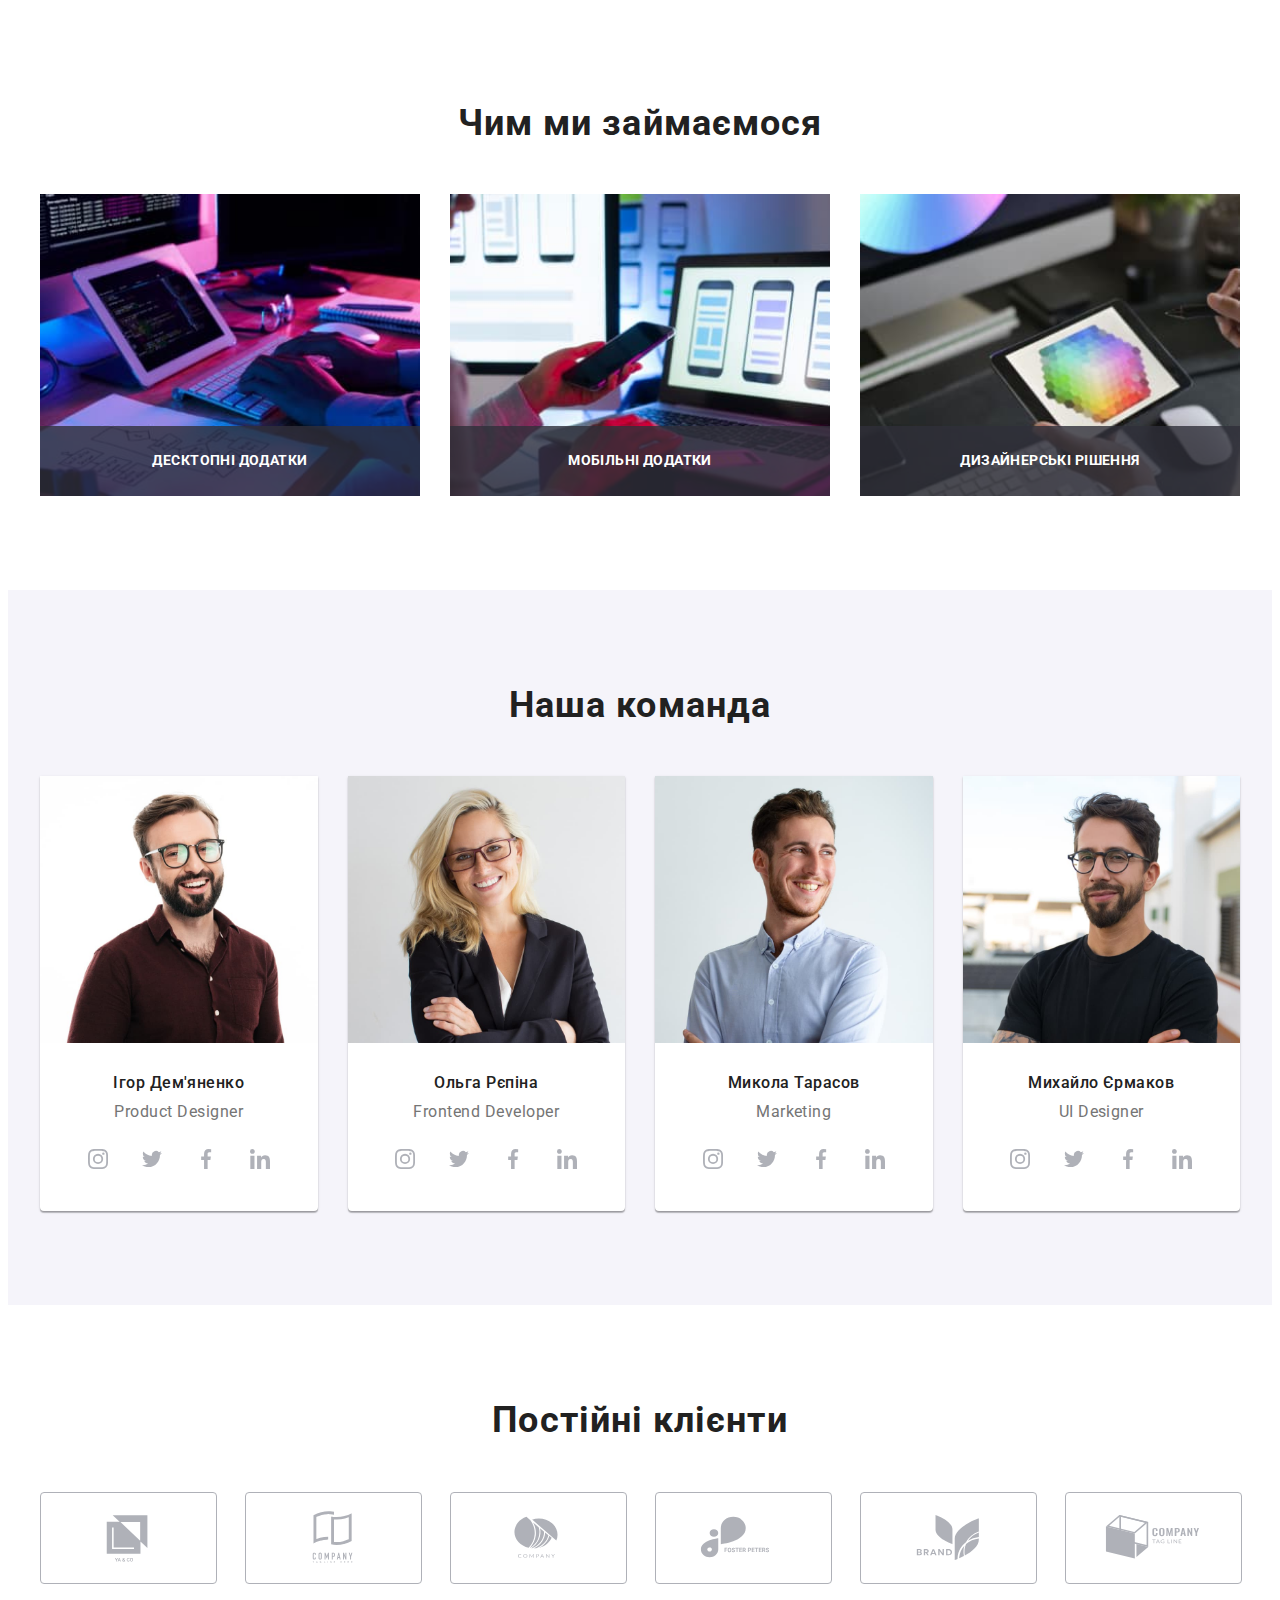
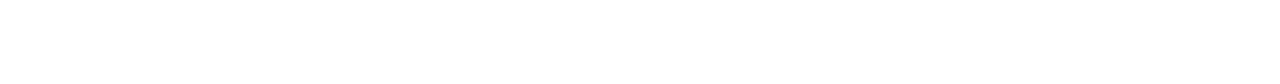
==== index.html @ 0d10452d "fixed examples" ====
<!DOCTYPE html>
<html lang="uk">
  <head>
    <meta charset="UTF-8" />
    <meta http-equiv="X-UA-Compatible" content="IE=edge" />
    <meta name="viewport" content="width=device-width, initial-scale=1.0" />
    <title>Студія</title>
    <link rel="preconnect" href="https://fonts.googleapis.com" />
    <link rel="preconnect" href="https://fonts.gstatic.com" crossorigin />
    <link
      href="https://fonts.googleapis.com/css2?family=Raleway:wght@700&family=Roboto:wght@400;500;700;900&display=swap"
      rel="stylesheet"
    />
    <link
      rel="stylesheet"
      href="https://cdnjs.cloudflare.com/ajax/libs/modern-normalize/1.1.0/modern-normalize.min.css"
      integrity="sha512-wpPYUAdjBVSE4KJnH1VR1HeZfpl1ub8YT/NKx4PuQ5NmX2tKuGu6U/JRp5y+Y8XG2tV+wKQpNHVUX03MfMFn9Q=="
      crossorigin="anonymous"
      referrerpolicy="no-referrer"
    />
    <link rel="stylesheet" href="./css/main.min.css" />
  </head>
  <body>
    <!-- Шапка сторінки -->
    <!-- <header class="header">
      <div class="container header__container">
        <nav class="navigation">
          <a href="./index.html" lang="en" class="logo">
            Web<span class="navigation__logo">Studio</span>
          </a>
          <ul class="menu list navigation__menu">
            <li class="menu__item">
              <a href="./index.html" class="link current">Студія</a>
            </li>
            <li class="menu__item">
              <a href="./portfolio.html" class="link">Портфоліо</a>
            </li>
            <li class="menu__item">
              <a href="#" class="link">Контакти</a>
            </li>
          </ul>
        </nav>
        <ul class="contacts list header__contacts">
          <li class="contacts__item">
            <a href="mailto:info@devstudio.com" class="link">
              <svg class="contacts__icon" width="16" height="12">
                <use href="./images/icons.svg#icon-mail"></use>
              </svg>
              info@devstudio.com</a
            >
          </li>
          <li class="contacts__item">
            <a href="tel:+380961111111" class="link">
              <svg class="contacts__icon" width="10" height="16">
                <use href="./images/icons.svg#icon-smartphone"></use>
              </svg>
              +38 096 111 11 11</a
            >
          </li>
        </ul>
      </div>
    </header> -->
    <main>
      <!-- Герой -->
      <!-- <section class="hero hero-section">
        <div class="container hero-section__container">
          <h1 class="hero-section__title">Ефективні рішення для вашого бізнесу</h1>
          <button type="button" class="btn hero-section__btn" data-modal-open>
            Замовити послугу
          </button>
        </div>
      </section> -->
      <!-- Переваги компанії -->
      <!-- <section class="benefits">
        <div class="container benefits__container">
          <h2 class="visually-hidden">Переваги компанії</h2>
          <ul class="list benefits__list">
            <li class="benefits__item">
              <div class="benefits__box">
                <svg class="benefits__icon" width="70" height="70">
                  <use href="./images/icons.svg#icon-antenna"></use>
                </svg>
              </div>
              <h3 class="benefits__title">Увага до деталей</h3>
              <p class="benefits__text">
                Ідейні міркування, і навіть початок повсякденної роботи з формування позиції.
              </p>
            </li>
            <li class="benefits__item">
              <div class="benefits__box">
                <svg class="benefits__icon" width="70" height="70">
                  <use href="./images/icons.svg#icon-clock"></use>
                </svg>
              </div>
              <h3 class="benefits__title">Пунктуальність</h3>
              <p class="benefits__text">
                Завдання організації, особливо рамки і місце навчання кадрів тягне у себе.
              </p>
            </li>
            <li class="benefits__item">
              <div class="benefits__box">
                <svg class="benefits__icon" width="70" height="70">
                  <use href="./images/icons.svg#icon-diagram"></use>
                </svg>
              </div>
              <h3 class="benefits__title">Планування</h3>
              <p class="benefits__text">
                Так само консультація з широким активом значною мірою зумовлює.
              </p>
            </li>
            <li class="benefits__item">
              <div class="benefits__box">
                <svg class="benefits__icon" width="70" height="70">
                  <use href="./images/icons.svg#icon-astronaut"></use>
                </svg>
              </div>
              <h3 class="benefits__title">Сучасні технології</h3>
              <p class="benefits__text">
                Значимість цих проблем настільки очевидна, що реалізація планових завдань.
              </p>
            </li>
          </ul>
        </div>
      </section> -->
      <!-- Чим ми займаємося -->
      <section class="examples section">
        <div class="examples__container container">
          <h2 class="examples__title title">Чим ми займаємося</h2>
          <ul class="examples-list list">
            <li class="examples-list__item">
              <div class="examples-list__wrap">
                <img
                  class="examples-list__img"
                  src="./images/about-img-1.jpg"
                  alt="Розробник створює код"
                  width="370"
                  height="294"
                />
                <p class="examples-list__text">Десктопні додатки</p>
              </div>
            </li>
            <li class="examples-list__item">
              <div class="examples-list__wrap">
                <img
                  class="examples-list__img"
                  src="./images/about-img-2.jpg"
                  alt="Розробник створює дизайн додатку для мобільних пристроїв"
                  width="370"
                  height="294"
                />
                <p class="examples-list__text">Мобільні додатки</p>
              </div>
            </li>
            <li class="examples-list__item">
              <div class="examples-list__wrap">
                <img
                  class="examples-list__img"
                  src="./images/about-img-3.jpg"
                  alt="Дизайнер підбирає палітру кольорів для проекту"
                  width="370"
                  height="294"
                />
                <p class="examples-list__text">Дизайнерські рішення</p>
              </div>
            </li>
          </ul>
        </div>
      </section>
      <!-- Наша команда -->
      <section class="team section">
        <div class="container team__container">
          <h2 class="title team__title">Наша команда</h2>
          <ul class="list team-list">
            <li class="team-list__item">
              <img
                class="team-list__img"
                src="./images/team-img-1.jpg"
                alt="Усміхнений шатен в окулярах бордовій сорочці"
                width="270"
                height="260"
              />
              <div class="team-wrap">
                <h3 class="team-wrap__title">Ігор Дем'яненко</h3>
                <p class="team-wrap__text" lang="en">Product Designer</p>
                <ul class="list soc-list team-soc">
                  <li class="team-soc__item soc-item">
                    <a
                      href=""
                      target="_blank"
                      rel="noopener noreferrer nofolow"
                      class="link soc-link team-soc__link"
                    >
                      <svg class="team-soc__icon" width="20" height="20">
                        <use href="./images/icons.svg#icon-instagram"></use>
                      </svg>
                    </a>
                  </li>
                  <li class="team-soc__item soc-item">
                    <a
                      href=""
                      target="_blank"
                      rel="noopener noreferrer nofolow"
                      class="link soc-link team-soc__link"
                    >
                      <svg class="team-soc__icon" width="20" height="20">
                        <use href="./images/icons.svg#icon-twitter"></use></svg
                    ></a>
                  </li>
                  <li class="team-soc__item soc-item">
                    <a
                      href=""
                      target="_blank"
                      rel="noopener noreferrer nofolow"
                      class="link soc-link team-soc__link"
                    >
                      <svg class="team-soc__icon" width="20" height="20">
                        <use href="./images/icons.svg#icon-facebook"></use></svg
                    ></a>
                  </li>
                  <li class="team-soc__item soc-item">
                    <a
                      href=""
                      target="_blank"
                      rel="noopener noreferrer nofolow"
                      class="link soc-link team-soc__link"
                    >
                      <svg class="team-soc__icon" width="20" height="20">
                        <use href="./images/icons.svg#icon-linkedin"></use></svg
                    ></a>
                  </li>
                </ul>
              </div>
            </li>
            <li class="team-list__item">
              <img
                class="team-list__img"
                src="./images/team-img-2.jpg"
                alt="Усміхнена блондинка в окулярах та чорному жакеті"
                width="270"
                height="260"
              />
              <div class="team-wrap">
                <h3 class="team-wrap__title">Ольга Рєпіна</h3>
                <p class="team-wrap__text" lang="en">Frontend Developer</p>
                <ul class="list soc-list team-soc">
                  <li class="team-soc__item soc-item">
                    <a
                      href=""
                      target="_blank"
                      rel="noopener noreferrer nofolow"
                      class="link soc-link team-soc__link"
                    >
                      <svg class="team-soc__icon" width="20" height="20">
                        <use href="./images/icons.svg#icon-instagram"></use>
                      </svg>
                    </a>
                  </li>
                  <li class="team-soc__item soc-item">
                    <a
                      href=""
                      target="_blank"
                      rel="noopener noreferrer nofolow"
                      class="link soc-link team-soc__link"
                    >
                      <svg class="team-soc__icon" width="20" height="20">
                        <use href="./images/icons.svg#icon-twitter"></use></svg
                    ></a>
                  </li>
                  <li class="team-soc__item soc-item">
                    <a
                      href=""
                      target="_blank"
                      rel="noopener noreferrer nofolow"
                      class="link soc-link team-soc__link"
                    >
                      <svg class="team-soc__icon" width="20" height="20">
                        <use href="./images/icons.svg#icon-facebook"></use></svg
                    ></a>
                  </li>
                  <li class="team-soc__item soc-item">
                    <a
                      href=""
                      target="_blank"
                      rel="noopener noreferrer nofolow"
                      class="link soc-link team-soc__link"
                    >
                      <svg class="team-soc__icon" width="20" height="20">
                        <use href="./images/icons.svg#icon-linkedin"></use></svg
                    ></a>
                  </li>
                </ul>
              </div>
            </li>
            <li class="team-list__item">
              <img
                class="team-list__img"
                src="./images/team-img-3.jpg"
                alt="Усміхнений шатен в блакитній сорочці"
                width="270"
                height="260"
              />
              <div class="team-wrap">
                <h3 class="team-wrap__title">Микола Тарасов</h3>
                <p class="team-wrap__text" lang="en">Marketing</p>
                <ul class="list soc-list team-soc">
                  <li class="team-soc__item soc-item">
                    <a
                      href=""
                      target="_blank"
                      rel="noopener noreferrer nofolow"
                      class="link soc-link team-soc__link"
                    >
                      <svg class="team-soc__icon" width="20" height="20">
                        <use href="./images/icons.svg#icon-instagram"></use>
                      </svg>
                    </a>
                  </li>
                  <li class="team-soc__item soc-item">
                    <a
                      href=""
                      target="_blank"
                      rel="noopener noreferrer nofolow"
                      class="link soc-link team-soc__link"
                    >
                      <svg class="team-soc__icon" width="20" height="20">
                        <use href="./images/icons.svg#icon-twitter"></use></svg
                    ></a>
                  </li>
                  <li class="team-soc__item soc-item">
                    <a
                      href=""
                      target="_blank"
                      rel="noopener noreferrer nofolow"
                      class="link soc-link team-soc__link"
                    >
                      <svg class="team-soc__icon" width="20" height="20">
                        <use href="./images/icons.svg#icon-facebook"></use></svg
                    ></a>
                  </li>
                  <li class="team-soc__item soc-item">
                    <a
                      href=""
                      target="_blank"
                      rel="noopener noreferrer nofolow"
                      class="link soc-link team-soc__link"
                    >
                      <svg class="team-soc__icon" width="20" height="20">
                        <use href="./images/icons.svg#icon-linkedin"></use></svg
                    ></a>
                  </li>
                </ul>
              </div>
            </li>
            <li class="team-list__item">
              <img
                class="team-list__img"
                src="./images/team-img-4.jpg"
                alt="Усміхнений брюнет в окулярах та чорній футболці"
                width="270"
                height="260"
              />
              <div class="team-wrap">
                <h3 class="team-wrap__title">Михайло Єрмаков</h3>
                <p class="team-wrap__text" lang="en">UI Designer</p>
                <ul class="list soc-list team-soc">
                  <li class="team-soc__item soc-item">
                    <a
                      href=""
                      target="_blank"
                      rel="noopener noreferrer nofolow"
                      class="link soc-link team-soc__link"
                    >
                      <svg class="team-soc__icon" width="20" height="20">
                        <use href="./images/icons.svg#icon-instagram"></use>
                      </svg>
                    </a>
                  </li>
                  <li class="team-soc__item soc-item">
                    <a
                      href=""
                      target="_blank"
                      rel="noopener noreferrer nofolow"
                      class="link soc-link team-soc__link"
                    >
                      <svg class="team-soc__icon" width="20" height="20">
                        <use href="./images/icons.svg#icon-twitter"></use></svg
                    ></a>
                  </li>
                  <li class="team-soc__item soc-item">
                    <a
                      href=""
                      target="_blank"
                      rel="noopener noreferrer nofolow"
                      class="link soc-link team-soc__link"
                    >
                      <svg class="team-soc__icon" width="20" height="20">
                        <use href="./images/icons.svg#icon-facebook"></use></svg
                    ></a>
                  </li>
                  <li class="team-soc__item soc-item">
                    <a
                      href=""
                      target="_blank"
                      rel="noopener noreferrer nofolow"
                      class="link soc-link team-soc__link"
                    >
                      <svg class="team-soc__icon" width="20" height="20">
                        <use href="./images/icons.svg#icon-linkedin"></use></svg
                    ></a>
                  </li>
                </ul>
              </div>
            </li>
          </ul>
        </div>
      </section>
      <!-- Постійні клієнти -->
      <section class="section client">
        <div class="container client__container">
          <h2 class="title client__title">Постійні клієнти</h2>
          <ul class="client-list list">
            <li class="client-list__item">
              <a href="" class="link client-list__link">
                <svg class="client-list__icon" width="106" height="60">
                  <use href="./images/icons.svg#icon-ya-co"></use>
                </svg>
              </a>
            </li>
            <li class="client-list__item">
              <a href="" class="link client-list__link">
                <svg class="client-list__icon" width="106" height="60">
                  <use href="./images/icons.svg#icon-company-taglinehere"></use>
                </svg>
              </a>
            </li>
            <li class="client-list__item">
              <a href="" class="link client-list__link">
                <svg class="client-list__icon" width="106" height="60">
                  <use href="./images/icons.svg#icon-company"></use>
                </svg>
              </a>
            </li>
            <li class="client-list__item">
              <a href="" class="link client-list__link">
                <svg class="client-list__icon" width="106" height="60">
                  <use href="./images/icons.svg#icon-foster"></use>
                </svg>
              </a>
            </li>
            <li class="client-list__item">
              <a href="" class="link client-list__link">
                <svg class="client-list__icon" width="106" height="60">
                  <use href="./images/icons.svg#icon-brand"></use>
                </svg>
              </a>
            </li>
            <li class="client-list__item">
              <a href="" class="link client-list__link">
                <svg class="client-list__icon" width="106" height="60">
                  <use href="./images/icons.svg#icon-company-tagline"></use>
                </svg>
              </a>
            </li>
          </ul>
        </div>
      </section>
    </main>
    <!-- Підвал сторінки -->
    <!-- <footer class="footer">
      <div class="container footer__container">
        <div class="footer-wrap">
          <a href="./index.html" lang="en" class="logo">
            Web<span class="footer-wrap__logo">Studio</span>
          </a>
          <address class="address footer-wrap__address">
            <ul class="footer-list list">
              <li class="footer-list__item">
                <a
                  class="link address-link footer-list__link"
                  href="https://goo.gl/maps/MVAdU7KqTYujUdC46"
                  target="_blank"
                  rel="noopener noreferrer nofolow"
                  >м. Київ, пр-т Лесі Українки, 26</a
                >
              </li>
              <li class="footer-list__item">
                <a class="link footer-list__link" href="mailto:info@devstudio.com"
                  >info@devstudio.com</a
                >
              </li>
              <li class="footer-list__item">
                <a class="link footer-list__link" href="tel:+380961111111">+38 096 111 1111</a>
              </li>
            </ul>
          </address>
        </div>
        <div class="social footer__social">
          <p class="text social__text">Приєднуйтесь</p>
          <ul class="list soc-list social-list">
            <li class="soc-item social-list__item">
              <a
                href=""
                target="_blank"
                rel="noopener noreferrer nofolow"
                class="link soc-link social-list__link"
              >
                <svg class="social-list__icon" width="20" height="20">
                  <use href="./images/icons.svg#icon-instagram"></use></svg
              ></a>
            </li>
            <li class="soc-item social-list__item">
              <a
                href=""
                target="_blank"
                rel="noopener noreferrer nofolow"
                class="link soc-link social-list__link"
              >
                <svg class="social-list__icon" width="20" height="20">
                  <use href="./images/icons.svg#icon-twitter"></use></svg
              ></a>
            </li>
            <li class="soc-item social-list__item">
              <a
                href=""
                target="_blank"
                rel="noopener noreferrer nofolow"
                class="link soc-link social-list__link"
              >
                <svg class="social-list__icon" width="20" height="20">
                  <use href="./images/icons.svg#icon-facebook"></use></svg
              ></a>
            </li>
            <li class="soc-item social-list__item">
              <a
                href=""
                target="_blank"
                rel="noopener noreferrer nofolow"
                class="link soc-link social-list__link"
              >
                <svg class="social-list__icon" width="20" height="20">
                  <use href="./images/icons.svg#icon-linkedin"></use></svg
              ></a>
            </li>
          </ul>
        </div>
        <div class="submit footer__submit">
          <p class="text submit__text">Підпишіться на розсилку</p>
          <form class="submit-search">
            <input
              type="email"
              name="footer-email"
              class="submit-search__input"
              placeholder="E-mail"
            />
            <button type="submit" class="submit-search__btn btn">
              Підписатися
              <svg class="submit-search__icon" width="24" height="24">
                <use href="./images/icons.svg#icon-submit"></use>
              </svg>
            </button>
          </form>
        </div>
      </div>
    </footer> -->
    <!-- Модальне вікно -->
    <div class="backdrop is-hidden" data-modal>
      <div class="modal">
        <button type="button" class="btn-close" data-modal-close>
          <svg class="btn-close-icon" width="18" height="18">
            <use href="./images/icons.svg#icon-close"></use>
          </svg>
        </button>
        <p class="modal-title">Залиште свої дані, ми вам передзвонимо</p>
        <form class="modal-form">
          <div class="input-box">
            <label for="user-person" class="input-label">Ім'я</label>
            <div class="input-wrap">
              <input
                type="text"
                name="user-person"
                class="modal-input"
                minlength="3"
                maxlength="20"
                id="user-person"
                required
              />
              <svg class="modal-input-icon" width="18" height="18">
                <use href="./images/icons.svg#icon-person"></use>
              </svg>
            </div>
          </div>
          <div class="input-box">
            <label for="user-phone" class="input-label">Телефон</label>
            <div class="input-wrap">
              <input
                type="tel"
                name="user-phone"
                class="modal-input"
                minlength="5"
                maxlength="20"
                id="user-phone"
                required
              />
              <svg class="modal-input-icon" width="18" height="18">
                <use href="./images/icons.svg#icon-phone"></use>
              </svg>
            </div>
          </div>
          <div class="input-box">
            <label for="user-email" class="input-label">Пошта</label>
            <div class="input-wrap">
              <input
                type="email"
                name="user-email"
                class="modal-input"
                minlength="5"
                maxlength="20"
                id="user-email"
                required
              />
              <svg class="modal-input-icon" width="18" height="18">
                <use href="./images/icons.svg#icon-email"></use>
              </svg>
            </div>
          </div>
          <div class="input-box">
            <label for="user-comment" class="input-label">Коментар</label>
            <textarea
              name="user-comment"
              id="user-comment"
              class="comment-text"
              placeholder="Введіть текст"
            ></textarea>
          </div>
          <div class="input-box-privacy">
            <input
              type="checkbox"
              name="privacy"
              id="privacy"
              class="check-input visually-hidden"
            />
            <label for="privacy" class="check-text">
              <span>
                <svg class="check-icon" width="16" height="15">
                  <use href="./images/icons.svg#icon-check"></use>
                </svg>
              </span>
              Погоджуюся з розсилкою та приймаю
              <a href="#" class="check-link link">Умови договору</a>
            </label>
          </div>
          <button type="submit" class="btn-send btn">Відправити</button>
        </form>
      </div>
    </div>
    <script src="./js/modal.js"></script>
  </body>
</html>
---- css/main.min.css ----
:root{--primary-text-color: #212121;--secondary-text-color: #757575;--accent-color: #2196f3;--primary-white-color: #ffffff;--secondary-bg-color: #2f303a;--opacity-white-color: rgba(255, 255, 255, 0.6);--only-black: #000000;--rare-bg-color: #f5f4fa;--secondary-blue-color: #188ce8;--secondary-border-color: #eeeeee;--primary-btn-color: #f5f4fa;--icon-color: #afb1b8;--transition-hover-bg: background-color 250ms cubic-bezier(0.4, 0, 0.2, 1);--transition-hover-color: color 250ms cubic-bezier(0.4, 0, 0.2, 1);--transition-hover-shadow: box-shadow 250ms cubic-bezier(0.4, 0, 0.2, 1);--transition-hover-transform: transform 250ms cubic-bezier(0.4, 0, 0.2, 1);--transition-hover-border: border-color 250ms cubic-bezier(0.4, 0, 0.2, 1);--transition-hover-fill: fill 250ms cubic-bezier(0.4, 0, 0.2, 1)}p,h1,h2,h3,h4,h5,h6{margin:0}ul,ol{list-style:none;margin:0;padding:0}button{cursor:pointer}address{font-style:normal}img{display:block;max-width:100%;height:auto;width:100%}body{font-family:"Roboto",sans-serif;font-size:14px;color:var(--primary-text-color);background-color:var(--primary-white-color)}.section{padding-top:60px;padding-bottom:60px}@media screen and (min-width: 1200px){.section{padding-top:94px;padding-bottom:94px}}.list{list-style:none}.link{text-decoration:none}.visually-hidden{position:absolute;white-space:nowrap;width:1px;height:1px;overflow:hidden;border:0;padding:0;clip:rect(0 0 0 0);-webkit-clip-path:inset(50%);clip-path:inset(50%);margin:-1px}.container{width:100%;padding:0px 15px;margin:0 auto}@media screen and (min-width: 480px){.container{max-width:480px}}@media screen and (min-width: 768px){.container{max-width:768px}}@media screen and (min-width: 1200px){.container{max-width:1200px}}.title{font-size:36px;line-height:1.17;letter-spacing:.03em;text-align:center;margin-bottom:50px}.modal{width:528px;min-height:581px;position:absolute;top:50%;left:50%;padding:40px;background-color:var(--primary-white-color);box-shadow:0px 1px 3px rgba(0,0,0,.12),0px 1px 1px rgba(0,0,0,.14),0px 2px 1px rgba(0,0,0,.2);border-radius:4px;transform:translate(-50%, -50%) rotate(0) scale(1);transition:transform 1000ms ease-in-out,border-radius 1000ms ease-in-out}.backdrop.is-hidden .modal{transform:translate(-50%, -50%) rotate(-360deg) scale(0);border-radius:50%}.modal-title{font-weight:700;font-size:20px;line-height:1.15;letter-spacing:.03em;text-align:center;margin-bottom:12px}.modal-input{width:100%;height:40px;font-size:13px;padding-left:42px;outline:rgba(0,0,0,0);color:var(--secondary-text-color);border:1px solid rgba(33,33,33,.2);border-radius:4px;transition:var(--transition-hover-border)}.modal-input:focus{border-color:var(--accent-color)}.btn-close{width:30px;height:30px;position:absolute;top:8px;right:8px;display:flex;align-items:center;justify-content:center;color:var(--only-black);background-color:rgba(0,0,0,0);border-radius:50%;border:1px solid rgba(0,0,0,.1);transition:var(--transition-hover-color)}.btn-close-icon{fill:currentColor}.btn-close:hover .btn-close-icon{color:var(--accent-color)}.input-box{margin-bottom:10px}.input-label{display:block;margin-bottom:4px;font-size:12px;color:var(--secondary-text-color)}.input-wrap{position:relative}.comment-text{width:100%;height:120px;padding:12px 16px;font-size:13px;color:var(--secondary-text-color);border:1px solid rgba(33,33,33,.2);border-radius:4px;outline:rgba(0,0,0,0);resize:none;transition:var(--transition-hover-border)}.comment-text:focus{border-color:var(--accent-color)}.comment-text::-moz-placeholder{font-size:12px;color:rgba(117,117,117,.5)}.comment-text:-ms-input-placeholder{font-size:12px;color:rgba(117,117,117,.5)}.comment-text::placeholder{font-size:12px;color:rgba(117,117,117,.5)}.modal-input-icon{position:absolute;left:12px;top:50%;transform:translateY(-50%);transition:var(--transition-hover-fill)}.modal-input:focus+.modal-input-icon{fill:var(--accent-color)}.btn-send{padding:10px 52px;box-shadow:0px 4px 4px rgba(0,0,0,.15)}.logo{font-family:"Raleway",sans-serif;font-size:26px;line-height:1.19;letter-spacing:.03em;text-decoration:none;display:inline-block;color:var(--accent-color)}.navigation__logo{color:var(--only-black)}.footer-wrap__logo{color:var(--primary-white-color)}.backdrop{width:100%;height:100%;background-color:rgba(0,0,0,.2);position:fixed;top:0;transition:opacity 1000ms ease-in-out,visibility 1000ms ease-in-out}.backdrop.is-hidden{opacity:0;visibility:hidden;pointer-events:none}.btn{display:block;margin:0 auto;font-family:inherit;font-weight:700;font-size:16px;line-height:1.88;letter-spacing:.06em;border-color:rgba(0,0,0,0);border-radius:4px;border:none;color:var(--primary-white-color);background-color:var(--accent-color);transition:var(--transition-hover-bg)}.btn:hover,.btn:focus{background:var(--secondary-blue-color)}.input-box-privacy{margin-top:10px;margin-bottom:30px;display:flex;justify-content:center}.check-text{color:var(--secondary-text-color);display:flex;align-items:center}.check-text span{width:16px;height:15px;border:2px solid var(--primary-text-color);border-radius:3px;margin-right:8px;display:flex;align-items:center;justify-content:center;fill:rgba(0,0,0,0);transition:var(--transition-hover-bg),var(--transition-hover-border),var(--transition-hover-fill)}.check-input:checked+.check-text span{background-color:var(--accent-color);border-color:rgba(0,0,0,0);fill:var(--primary-white-color)}.check-input:focus+.check-text span{border-color:var(--accent-color)}.check-link{position:relative;color:var(--accent-color);margin-left:4px}.check-link::after{position:absolute;bottom:0px;content:"";display:block;width:100%;height:1px;background-color:var(--accent-color)}.soc-list{display:flex;justify-content:center;gap:10px}.soc-item{width:44px;height:44px}.soc-link{display:flex;align-items:center;justify-content:center;width:100%;height:100%;border-radius:50%}.header{border-bottom:1px solid #ececec}.header__container{display:flex;align-items:center}.navigation{display:flex;align-items:center}.navigation__menu{display:flex;gap:50px;margin-left:93px}.navigation__menu .link{font-weight:500;line-height:1.14;letter-spacing:.02em;color:var(--primary-text-color);display:block;padding:32px 0px;transition:var(--transition-hover-color)}.navigation__menu .link:hover,.navigation__menu .link:focus,.navigation__menu .link:active{color:var(--accent-color)}.navigation__menu .link.current{color:var(--accent-color);position:relative}.current::after{position:absolute;bottom:-1px;content:"";display:block;width:100%;height:4px;background-color:var(--accent-color);border-radius:2px}.header__contacts{display:flex;gap:50px;margin-left:auto;align-items:center}.header__contacts .link{font-weight:500;line-height:1.14;letter-spacing:.02em;color:var(--secondary-text-color);display:flex;align-items:center;transition:var(--transition-hover-color)}.header__contacts .link:hover,.header__contacts .link:focus{color:var(--accent-color)}.contacts__icon{fill:currentColor;margin-right:10px}.hero-section{text-align:center;padding-left:auto;padding-right:auto;padding-top:200px;padding-bottom:200px;background-color:var(--secondary-bg-color);max-width:1600px;height:600px;margin-left:auto;margin-right:auto;background-image:linear-gradient(rgba(47, 48, 58, 0.4), rgba(47, 48, 58, 0.4)),url(../images/background-hero.jpg);background-repeat:no-repeat;background-position:center;background-size:cover}.hero-section__container{align-items:center}.hero-section__title{font-weight:900;font-size:44px;line-height:1.36;letter-spacing:.06em;text-transform:uppercase;display:inline-block;margin-bottom:30px;max-width:696px;color:var(--primary-white-color)}.hero-section__btn{padding:10px 32px}.benefits{padding-top:94px}.benefits__container{display:flex}.benefits__list{display:flex;gap:30px}.benefits__item{flex-basis:calc((100% - 90px)/4)}.benefits__title{font-size:14px;line-height:1.14;letter-spacing:.03em;text-transform:uppercase;margin-bottom:10px}.benefits__text{line-height:1.71;letter-spacing:.03em;color:var(--secondary-text-color)}.benefits__box{display:flex;justify-content:center;align-items:center;width:270px;height:120px;margin-bottom:30px;background-color:var(--rare-bg-color)}@media screen and (max-width: 1199px){.examples{display:none}}.examples-list{display:flex;gap:30px}.examples-list__item{flex-basis:calc((100% - 60px)/3)}.examples-list__wrap{position:relative}.examples-list__text{font-weight:700;line-height:1.14;letter-spacing:.03em;text-transform:uppercase;color:var(--primary-white-color);display:flex;align-items:center;justify-content:center;padding-top:27px;padding-bottom:27px;position:absolute;bottom:0;width:100%;background-color:rgba(47,48,58,.8)}.team{background-color:var(--rare-bg-color)}.team-list{display:flex;flex-wrap:wrap;gap:30px}.team-list__item{width:100%;box-shadow:0px 1px 3px rgba(0,0,0,.12),0px 1px 1px rgba(0,0,0,.14),0px 2px 1px rgba(0,0,0,.2);border-radius:0px 0px 4px 4px;background-color:var(--primary-white-color)}@media screen and (min-width: 768px){.team-list__item{flex-basis:calc((100% - 30px)/2)}}@media screen and (min-width: 1200px){.team-list__item{flex-basis:calc((100% - 90px)/4)}}.team-wrap{align-items:center;padding-top:30px;padding-bottom:30px}.team-wrap__title{margin-bottom:10px;font-weight:500;font-size:16px;line-height:1.19;letter-spacing:.03em;text-align:center}.team-wrap__text{color:var(--secondary-text-color);margin-bottom:16px;font-size:16px;line-height:1.19;letter-spacing:.03em;text-align:center}.team-soc__link{color:var(--icon-color);transition:var(--transition-hover-color),var(--transition-hover-bg)}.team-soc__link:hover,.team-soc__link:focus{color:var(--primary-white-color);background-color:var(--accent-color);outline:none}.team-soc__icon{fill:currentColor}.client-list{display:flex;flex-wrap:wrap;gap:30px}.client-list__item{height:90px;flex-basis:calc((100% - 30px)/2)}@media screen and (min-width: 768px){.client-list__item{flex-basis:calc((100% - 60px)/3)}}@media screen and (min-width: 1200px){.client-list__item{flex-basis:calc((100% - 150px)/6)}}.client-list__link{display:flex;align-items:center;justify-content:center;width:100%;height:100%;border:1px solid #afb1b8;border-radius:4px;color:var(--icon-color);transition:var(--transition-hover-border)}.client-list__link:hover,.client-list__link:focus{border-color:var(--accent-color);outline:none}.client-list__icon{fill:currentColor;transition:var(--transition-hover-fill)}.client-list__link:hover .client-list__icon,.client-list__link:focus .client-list__icon{fill:var(--accent-color)}.footer{padding-top:60px;padding-bottom:60px;background-color:var(--secondary-bg-color)}.footer__container{display:flex;align-items:baseline}.footer-wrap__address{margin-top:20px}.footer-list__item:not(:last-child){margin-bottom:9px}.footer-list__item>.link{font-style:normal;font-weight:400;line-height:1.71;letter-spacing:.03em;display:block;color:var(--opacity-white-color);transition:var(--transition-hover-color)}.footer-list__item>.link:hover,.footer-list__item>.link:focus{color:var(--accent-color)}.footer-list__item>.address-link{color:var(--primary-white-color)}.footer__social{margin-left:70px}.text{font-weight:700;line-height:1.14;letter-spacing:.03em;text-transform:uppercase;color:var(--primary-white-color);margin-bottom:20px}.social-list__link{color:var(--primary-white-color);background-color:rgba(255,255,255,.1);transition:var(--transition-hover-bg)}.social-list__link:hover,.social-list__link:focus{background-color:var(--accent-color);outline:none}.social-list__icon{fill:currentColor}.footer__submit{margin-left:93px}.submit-search{display:flex;align-items:center}.submit-search__input{width:358px;height:50px;margin-right:12px;padding-left:16px;font-size:16px;line-height:1.25;letter-spacing:.03em;color:rgba(255,255,255,.6);background-color:rgba(0,0,0,0);border:1px solid rgba(255,255,255,.3);filter:drop-shadow(0px 4px 4px rgba(0, 0, 0, 0.15));border-radius:4px}.submit-search__btn{display:flex;justify-content:center;align-items:center;gap:10px;width:200px;height:50px;box-shadow:0px 4px 4px rgba(0,0,0,.15)}.submit-search__icon{fill:var(--primary-white-color)}.btn-list{display:flex;gap:8px;margin:0 auto;margin-bottom:50px;justify-content:center}.portfolio-btn{font-family:inherit;font-weight:500;font-size:16px;line-height:1.62;letter-spacing:.03em;text-align:center;background-color:var(--primary-btn-color);border-color:rgba(0,0,0,0);border-radius:4px;border:none;display:inline-block;padding:6px 22px;min-width:73px;transition:var(--transition-hover-color),var(--transition-hover-bg),var(--transition-hover-shadow)}.portfolio-btn:hover,.portfolio-btn:focus{color:var(--primary-white-color);background-color:var(--accent-color);box-shadow:0px 3px 1px rgba(0,0,0,.1),0px 1px 2px rgba(0,0,0,.08),0px 2px 2px rgba(0,0,0,.12)}.project-list{display:flex;flex-wrap:wrap;gap:30px}.project-img-wrap{position:relative;overflow:hidden}.project-up-text{font-size:18px;line-height:1.56;letter-spacing:.03em;color:var(--primary-white-color);position:absolute;top:0;padding:63px 24px;height:100%;transform:translateY(100%);transition:var(--transition-hover-transform);overflow:auto;background-color:rgba(33,150,243,.9)}.project-item:hover .project-up-text{transform:translateY(0)}.project-wrap{padding:20px 24px;border:1px solid #eee;border-top:none}.project-title{font-size:18px;line-height:2;letter-spacing:.06em;margin-bottom:4px;color:var(--primary-text-color)}.project-el{font-size:16px;line-height:1.88;letter-spacing:.03em;color:var(--secondary-text-color)}.project-item{width:calc((100% - 60px)/3)}.project-item>.link{display:block}.project-item>.link:hover,.project-item>.link:focus{box-shadow:0px 1px 1px rgba(0,0,0,.12),0px 4px 4px rgba(0,0,0,.06),1px 4px 6px rgba(0,0,0,.16)}/*# sourceMappingURL=main.min.css.map */
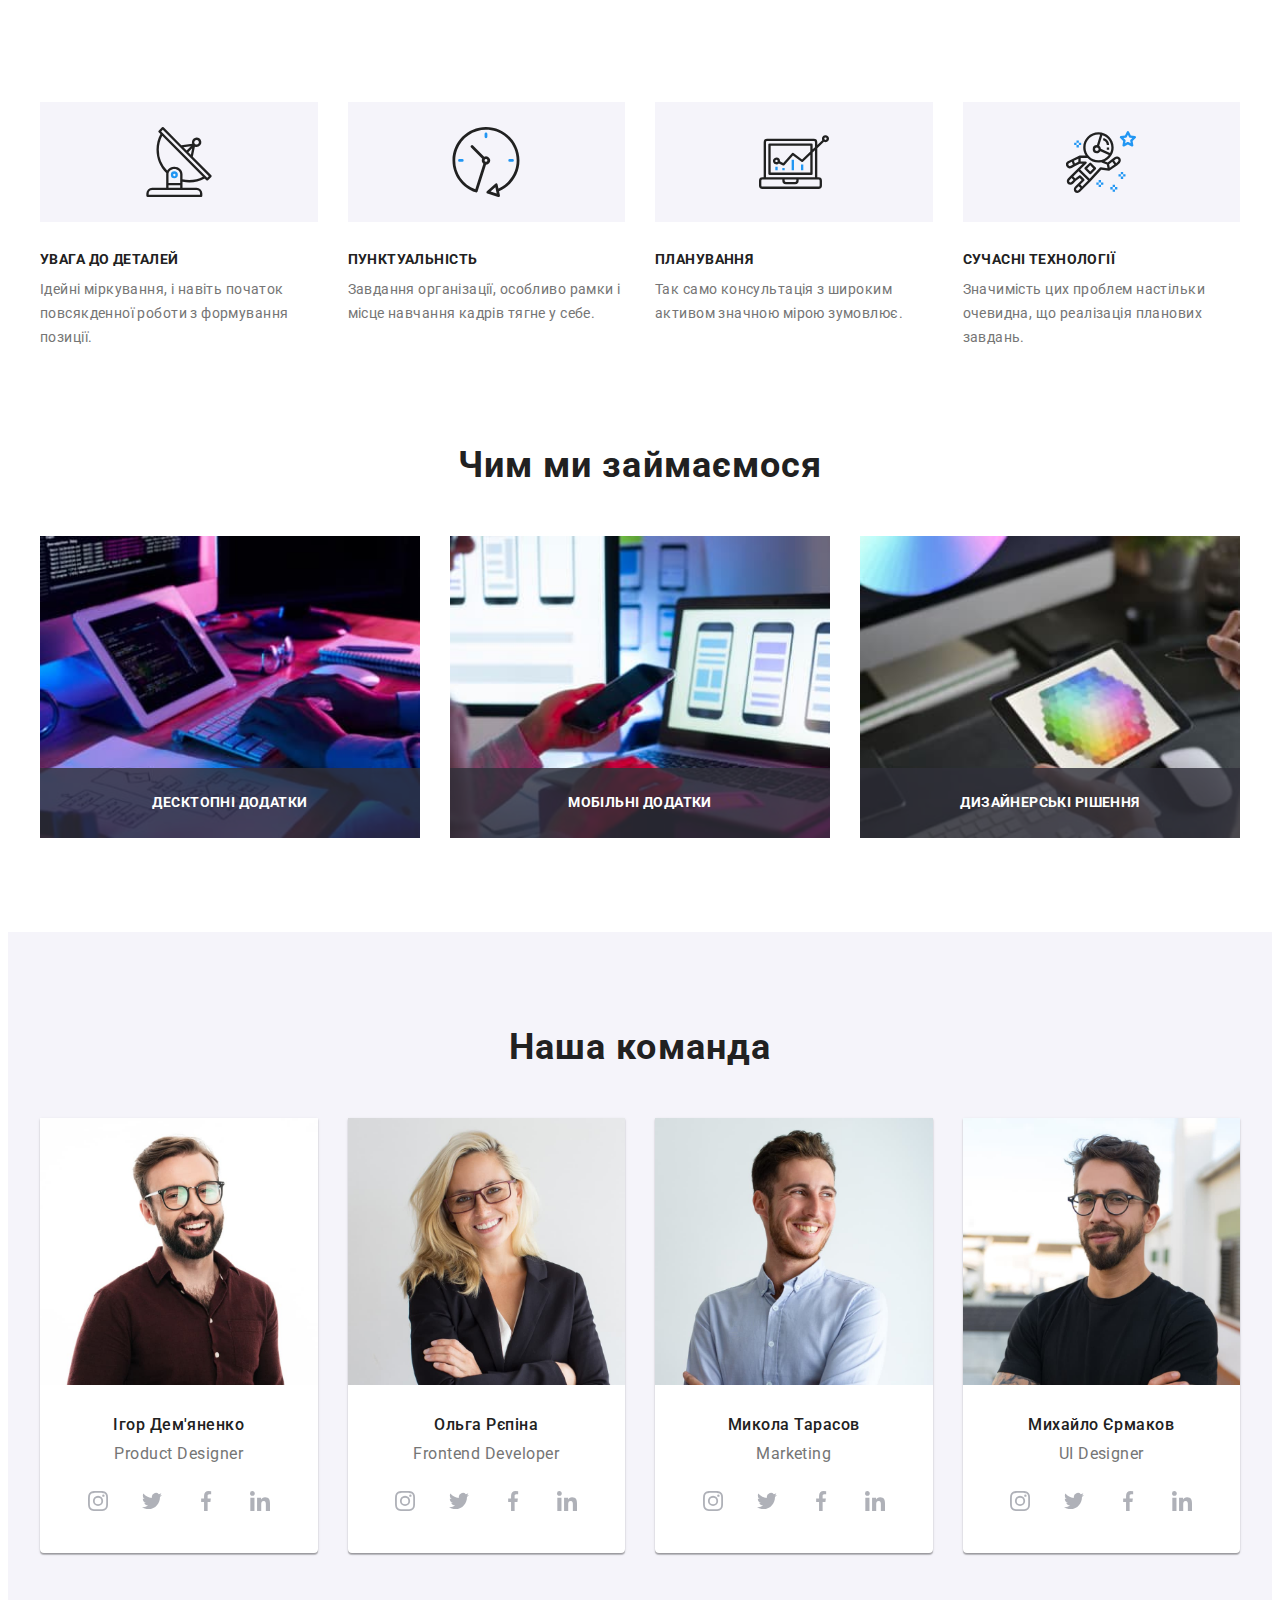
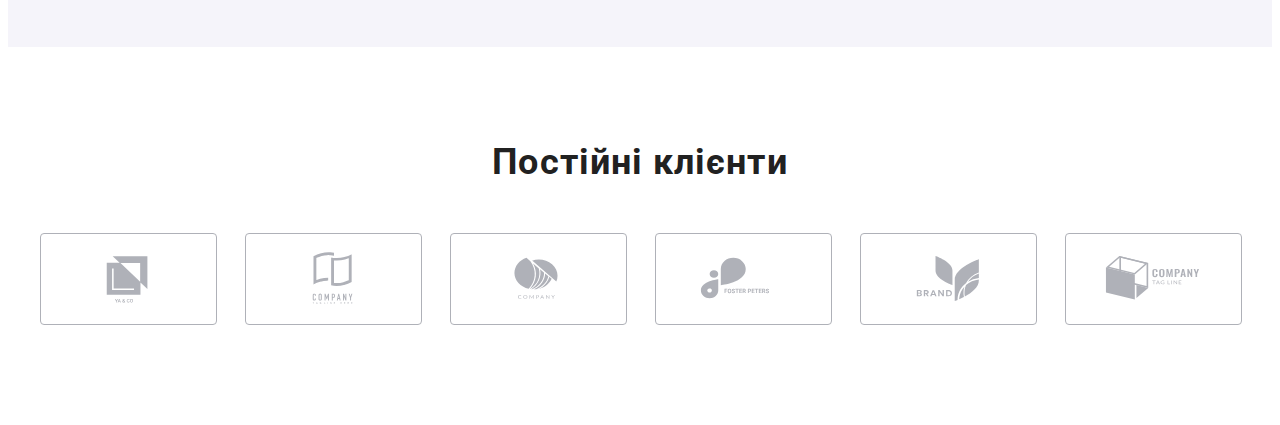
==== commit 9f62dea6: "fixed benefits" ====
--- a/index.html
+++ b/index.html
@@ -71,7 +71,7 @@
         </div>
       </section> -->
       <!-- Переваги компанії -->
-      <!-- <section class="benefits">
+      <section class="benefits">
         <div class="container benefits__container">
           <h2 class="visually-hidden">Переваги компанії</h2>
           <ul class="list benefits__list">
@@ -121,7 +121,7 @@
             </li>
           </ul>
         </div>
-      </section> -->
+      </section>
       <!-- Чим ми займаємося -->
       <section class="examples section">
         <div class="examples__container container">
--- a/css/main.min.css
+++ b/css/main.min.css
@@ -1 +1 @@
-:root{--primary-text-color: #212121;--secondary-text-color: #757575;--accent-color: #2196f3;--primary-white-color: #ffffff;--secondary-bg-color: #2f303a;--opacity-white-color: rgba(255, 255, 255, 0.6);--only-black: #000000;--rare-bg-color: #f5f4fa;--secondary-blue-color: #188ce8;--secondary-border-color: #eeeeee;--primary-btn-color: #f5f4fa;--icon-color: #afb1b8;--transition-hover-bg: background-color 250ms cubic-bezier(0.4, 0, 0.2, 1);--transition-hover-color: color 250ms cubic-bezier(0.4, 0, 0.2, 1);--transition-hover-shadow: box-shadow 250ms cubic-bezier(0.4, 0, 0.2, 1);--transition-hover-transform: transform 250ms cubic-bezier(0.4, 0, 0.2, 1);--transition-hover-border: border-color 250ms cubic-bezier(0.4, 0, 0.2, 1);--transition-hover-fill: fill 250ms cubic-bezier(0.4, 0, 0.2, 1)}p,h1,h2,h3,h4,h5,h6{margin:0}ul,ol{list-style:none;margin:0;padding:0}button{cursor:pointer}address{font-style:normal}img{display:block;max-width:100%;height:auto;width:100%}body{font-family:"Roboto",sans-serif;font-size:14px;color:var(--primary-text-color);background-color:var(--primary-white-color)}.section{padding-top:60px;padding-bottom:60px}@media screen and (min-width: 1200px){.section{padding-top:94px;padding-bottom:94px}}.list{list-style:none}.link{text-decoration:none}.visually-hidden{position:absolute;white-space:nowrap;width:1px;height:1px;overflow:hidden;border:0;padding:0;clip:rect(0 0 0 0);-webkit-clip-path:inset(50%);clip-path:inset(50%);margin:-1px}.container{width:100%;padding:0px 15px;margin:0 auto}@media screen and (min-width: 480px){.container{max-width:480px}}@media screen and (min-width: 768px){.container{max-width:768px}}@media screen and (min-width: 1200px){.container{max-width:1200px}}.title{font-size:36px;line-height:1.17;letter-spacing:.03em;text-align:center;margin-bottom:50px}.modal{width:528px;min-height:581px;position:absolute;top:50%;left:50%;padding:40px;background-color:var(--primary-white-color);box-shadow:0px 1px 3px rgba(0,0,0,.12),0px 1px 1px rgba(0,0,0,.14),0px 2px 1px rgba(0,0,0,.2);border-radius:4px;transform:translate(-50%, -50%) rotate(0) scale(1);transition:transform 1000ms ease-in-out,border-radius 1000ms ease-in-out}.backdrop.is-hidden .modal{transform:translate(-50%, -50%) rotate(-360deg) scale(0);border-radius:50%}.modal-title{font-weight:700;font-size:20px;line-height:1.15;letter-spacing:.03em;text-align:center;margin-bottom:12px}.modal-input{width:100%;height:40px;font-size:13px;padding-left:42px;outline:rgba(0,0,0,0);color:var(--secondary-text-color);border:1px solid rgba(33,33,33,.2);border-radius:4px;transition:var(--transition-hover-border)}.modal-input:focus{border-color:var(--accent-color)}.btn-close{width:30px;height:30px;position:absolute;top:8px;right:8px;display:flex;align-items:center;justify-content:center;color:var(--only-black);background-color:rgba(0,0,0,0);border-radius:50%;border:1px solid rgba(0,0,0,.1);transition:var(--transition-hover-color)}.btn-close-icon{fill:currentColor}.btn-close:hover .btn-close-icon{color:var(--accent-color)}.input-box{margin-bottom:10px}.input-label{display:block;margin-bottom:4px;font-size:12px;color:var(--secondary-text-color)}.input-wrap{position:relative}.comment-text{width:100%;height:120px;padding:12px 16px;font-size:13px;color:var(--secondary-text-color);border:1px solid rgba(33,33,33,.2);border-radius:4px;outline:rgba(0,0,0,0);resize:none;transition:var(--transition-hover-border)}.comment-text:focus{border-color:var(--accent-color)}.comment-text::-moz-placeholder{font-size:12px;color:rgba(117,117,117,.5)}.comment-text:-ms-input-placeholder{font-size:12px;color:rgba(117,117,117,.5)}.comment-text::placeholder{font-size:12px;color:rgba(117,117,117,.5)}.modal-input-icon{position:absolute;left:12px;top:50%;transform:translateY(-50%);transition:var(--transition-hover-fill)}.modal-input:focus+.modal-input-icon{fill:var(--accent-color)}.btn-send{padding:10px 52px;box-shadow:0px 4px 4px rgba(0,0,0,.15)}.logo{font-family:"Raleway",sans-serif;font-size:26px;line-height:1.19;letter-spacing:.03em;text-decoration:none;display:inline-block;color:var(--accent-color)}.navigation__logo{color:var(--only-black)}.footer-wrap__logo{color:var(--primary-white-color)}.backdrop{width:100%;height:100%;background-color:rgba(0,0,0,.2);position:fixed;top:0;transition:opacity 1000ms ease-in-out,visibility 1000ms ease-in-out}.backdrop.is-hidden{opacity:0;visibility:hidden;pointer-events:none}.btn{display:block;margin:0 auto;font-family:inherit;font-weight:700;font-size:16px;line-height:1.88;letter-spacing:.06em;border-color:rgba(0,0,0,0);border-radius:4px;border:none;color:var(--primary-white-color);background-color:var(--accent-color);transition:var(--transition-hover-bg)}.btn:hover,.btn:focus{background:var(--secondary-blue-color)}.input-box-privacy{margin-top:10px;margin-bottom:30px;display:flex;justify-content:center}.check-text{color:var(--secondary-text-color);display:flex;align-items:center}.check-text span{width:16px;height:15px;border:2px solid var(--primary-text-color);border-radius:3px;margin-right:8px;display:flex;align-items:center;justify-content:center;fill:rgba(0,0,0,0);transition:var(--transition-hover-bg),var(--transition-hover-border),var(--transition-hover-fill)}.check-input:checked+.check-text span{background-color:var(--accent-color);border-color:rgba(0,0,0,0);fill:var(--primary-white-color)}.check-input:focus+.check-text span{border-color:var(--accent-color)}.check-link{position:relative;color:var(--accent-color);margin-left:4px}.check-link::after{position:absolute;bottom:0px;content:"";display:block;width:100%;height:1px;background-color:var(--accent-color)}.soc-list{display:flex;justify-content:center;gap:10px}.soc-item{width:44px;height:44px}.soc-link{display:flex;align-items:center;justify-content:center;width:100%;height:100%;border-radius:50%}.header{border-bottom:1px solid #ececec}.header__container{display:flex;align-items:center}.navigation{display:flex;align-items:center}.navigation__menu{display:flex;gap:50px;margin-left:93px}.navigation__menu .link{font-weight:500;line-height:1.14;letter-spacing:.02em;color:var(--primary-text-color);display:block;padding:32px 0px;transition:var(--transition-hover-color)}.navigation__menu .link:hover,.navigation__menu .link:focus,.navigation__menu .link:active{color:var(--accent-color)}.navigation__menu .link.current{color:var(--accent-color);position:relative}.current::after{position:absolute;bottom:-1px;content:"";display:block;width:100%;height:4px;background-color:var(--accent-color);border-radius:2px}.header__contacts{display:flex;gap:50px;margin-left:auto;align-items:center}.header__contacts .link{font-weight:500;line-height:1.14;letter-spacing:.02em;color:var(--secondary-text-color);display:flex;align-items:center;transition:var(--transition-hover-color)}.header__contacts .link:hover,.header__contacts .link:focus{color:var(--accent-color)}.contacts__icon{fill:currentColor;margin-right:10px}.hero-section{text-align:center;padding-left:auto;padding-right:auto;padding-top:200px;padding-bottom:200px;background-color:var(--secondary-bg-color);max-width:1600px;height:600px;margin-left:auto;margin-right:auto;background-image:linear-gradient(rgba(47, 48, 58, 0.4), rgba(47, 48, 58, 0.4)),url(../images/background-hero.jpg);background-repeat:no-repeat;background-position:center;background-size:cover}.hero-section__container{align-items:center}.hero-section__title{font-weight:900;font-size:44px;line-height:1.36;letter-spacing:.06em;text-transform:uppercase;display:inline-block;margin-bottom:30px;max-width:696px;color:var(--primary-white-color)}.hero-section__btn{padding:10px 32px}.benefits{padding-top:94px}.benefits__container{display:flex}.benefits__list{display:flex;gap:30px}.benefits__item{flex-basis:calc((100% - 90px)/4)}.benefits__title{font-size:14px;line-height:1.14;letter-spacing:.03em;text-transform:uppercase;margin-bottom:10px}.benefits__text{line-height:1.71;letter-spacing:.03em;color:var(--secondary-text-color)}.benefits__box{display:flex;justify-content:center;align-items:center;width:270px;height:120px;margin-bottom:30px;background-color:var(--rare-bg-color)}@media screen and (max-width: 1199px){.examples{display:none}}.examples-list{display:flex;gap:30px}.examples-list__item{flex-basis:calc((100% - 60px)/3)}.examples-list__wrap{position:relative}.examples-list__text{font-weight:700;line-height:1.14;letter-spacing:.03em;text-transform:uppercase;color:var(--primary-white-color);display:flex;align-items:center;justify-content:center;padding-top:27px;padding-bottom:27px;position:absolute;bottom:0;width:100%;background-color:rgba(47,48,58,.8)}.team{background-color:var(--rare-bg-color)}.team-list{display:flex;flex-wrap:wrap;gap:30px}.team-list__item{width:100%;box-shadow:0px 1px 3px rgba(0,0,0,.12),0px 1px 1px rgba(0,0,0,.14),0px 2px 1px rgba(0,0,0,.2);border-radius:0px 0px 4px 4px;background-color:var(--primary-white-color)}@media screen and (min-width: 768px){.team-list__item{flex-basis:calc((100% - 30px)/2)}}@media screen and (min-width: 1200px){.team-list__item{flex-basis:calc((100% - 90px)/4)}}.team-wrap{align-items:center;padding-top:30px;padding-bottom:30px}.team-wrap__title{margin-bottom:10px;font-weight:500;font-size:16px;line-height:1.19;letter-spacing:.03em;text-align:center}.team-wrap__text{color:var(--secondary-text-color);margin-bottom:16px;font-size:16px;line-height:1.19;letter-spacing:.03em;text-align:center}.team-soc__link{color:var(--icon-color);transition:var(--transition-hover-color),var(--transition-hover-bg)}.team-soc__link:hover,.team-soc__link:focus{color:var(--primary-white-color);background-color:var(--accent-color);outline:none}.team-soc__icon{fill:currentColor}.client-list{display:flex;flex-wrap:wrap;gap:30px}.client-list__item{height:90px;flex-basis:calc((100% - 30px)/2)}@media screen and (min-width: 768px){.client-list__item{flex-basis:calc((100% - 60px)/3)}}@media screen and (min-width: 1200px){.client-list__item{flex-basis:calc((100% - 150px)/6)}}.client-list__link{display:flex;align-items:center;justify-content:center;width:100%;height:100%;border:1px solid #afb1b8;border-radius:4px;color:var(--icon-color);transition:var(--transition-hover-border)}.client-list__link:hover,.client-list__link:focus{border-color:var(--accent-color);outline:none}.client-list__icon{fill:currentColor;transition:var(--transition-hover-fill)}.client-list__link:hover .client-list__icon,.client-list__link:focus .client-list__icon{fill:var(--accent-color)}.footer{padding-top:60px;padding-bottom:60px;background-color:var(--secondary-bg-color)}.footer__container{display:flex;align-items:baseline}.footer-wrap__address{margin-top:20px}.footer-list__item:not(:last-child){margin-bottom:9px}.footer-list__item>.link{font-style:normal;font-weight:400;line-height:1.71;letter-spacing:.03em;display:block;color:var(--opacity-white-color);transition:var(--transition-hover-color)}.footer-list__item>.link:hover,.footer-list__item>.link:focus{color:var(--accent-color)}.footer-list__item>.address-link{color:var(--primary-white-color)}.footer__social{margin-left:70px}.text{font-weight:700;line-height:1.14;letter-spacing:.03em;text-transform:uppercase;color:var(--primary-white-color);margin-bottom:20px}.social-list__link{color:var(--primary-white-color);background-color:rgba(255,255,255,.1);transition:var(--transition-hover-bg)}.social-list__link:hover,.social-list__link:focus{background-color:var(--accent-color);outline:none}.social-list__icon{fill:currentColor}.footer__submit{margin-left:93px}.submit-search{display:flex;align-items:center}.submit-search__input{width:358px;height:50px;margin-right:12px;padding-left:16px;font-size:16px;line-height:1.25;letter-spacing:.03em;color:rgba(255,255,255,.6);background-color:rgba(0,0,0,0);border:1px solid rgba(255,255,255,.3);filter:drop-shadow(0px 4px 4px rgba(0, 0, 0, 0.15));border-radius:4px}.submit-search__btn{display:flex;justify-content:center;align-items:center;gap:10px;width:200px;height:50px;box-shadow:0px 4px 4px rgba(0,0,0,.15)}.submit-search__icon{fill:var(--primary-white-color)}.btn-list{display:flex;gap:8px;margin:0 auto;margin-bottom:50px;justify-content:center}.portfolio-btn{font-family:inherit;font-weight:500;font-size:16px;line-height:1.62;letter-spacing:.03em;text-align:center;background-color:var(--primary-btn-color);border-color:rgba(0,0,0,0);border-radius:4px;border:none;display:inline-block;padding:6px 22px;min-width:73px;transition:var(--transition-hover-color),var(--transition-hover-bg),var(--transition-hover-shadow)}.portfolio-btn:hover,.portfolio-btn:focus{color:var(--primary-white-color);background-color:var(--accent-color);box-shadow:0px 3px 1px rgba(0,0,0,.1),0px 1px 2px rgba(0,0,0,.08),0px 2px 2px rgba(0,0,0,.12)}.project-list{display:flex;flex-wrap:wrap;gap:30px}.project-img-wrap{position:relative;overflow:hidden}.project-up-text{font-size:18px;line-height:1.56;letter-spacing:.03em;color:var(--primary-white-color);position:absolute;top:0;padding:63px 24px;height:100%;transform:translateY(100%);transition:var(--transition-hover-transform);overflow:auto;background-color:rgba(33,150,243,.9)}.project-item:hover .project-up-text{transform:translateY(0)}.project-wrap{padding:20px 24px;border:1px solid #eee;border-top:none}.project-title{font-size:18px;line-height:2;letter-spacing:.06em;margin-bottom:4px;color:var(--primary-text-color)}.project-el{font-size:16px;line-height:1.88;letter-spacing:.03em;color:var(--secondary-text-color)}.project-item{width:calc((100% - 60px)/3)}.project-item>.link{display:block}.project-item>.link:hover,.project-item>.link:focus{box-shadow:0px 1px 1px rgba(0,0,0,.12),0px 4px 4px rgba(0,0,0,.06),1px 4px 6px rgba(0,0,0,.16)}/*# sourceMappingURL=main.min.css.map */+:root{--primary-text-color: #212121;--secondary-text-color: #757575;--accent-color: #2196f3;--primary-white-color: #ffffff;--secondary-bg-color: #2f303a;--opacity-white-color: rgba(255, 255, 255, 0.6);--only-black: #000000;--rare-bg-color: #f5f4fa;--secondary-blue-color: #188ce8;--secondary-border-color: #eeeeee;--primary-btn-color: #f5f4fa;--icon-color: #afb1b8;--transition-hover-bg: background-color 250ms cubic-bezier(0.4, 0, 0.2, 1);--transition-hover-color: color 250ms cubic-bezier(0.4, 0, 0.2, 1);--transition-hover-shadow: box-shadow 250ms cubic-bezier(0.4, 0, 0.2, 1);--transition-hover-transform: transform 250ms cubic-bezier(0.4, 0, 0.2, 1);--transition-hover-border: border-color 250ms cubic-bezier(0.4, 0, 0.2, 1);--transition-hover-fill: fill 250ms cubic-bezier(0.4, 0, 0.2, 1)}p,h1,h2,h3,h4,h5,h6{margin:0}ul,ol{list-style:none;margin:0;padding:0}button{cursor:pointer}address{font-style:normal}img{display:block;max-width:100%;height:auto;width:100%}body{font-family:"Roboto",sans-serif;font-size:14px;color:var(--primary-text-color);background-color:var(--primary-white-color)}.section{padding-top:60px;padding-bottom:60px}@media screen and (min-width: 1200px){.section{padding-top:94px;padding-bottom:94px}}.list{list-style:none}.link{text-decoration:none}.visually-hidden{position:absolute;white-space:nowrap;width:1px;height:1px;overflow:hidden;border:0;padding:0;clip:rect(0 0 0 0);-webkit-clip-path:inset(50%);clip-path:inset(50%);margin:-1px}.container{width:100%;padding:0px 15px;margin:0 auto}@media screen and (min-width: 480px){.container{max-width:480px}}@media screen and (min-width: 768px){.container{max-width:768px}}@media screen and (min-width: 1200px){.container{max-width:1200px}}.title{font-size:36px;line-height:1.17;letter-spacing:.03em;text-align:center;margin-bottom:50px}.modal{width:528px;min-height:581px;position:absolute;top:50%;left:50%;padding:40px;background-color:var(--primary-white-color);box-shadow:0px 1px 3px rgba(0,0,0,.12),0px 1px 1px rgba(0,0,0,.14),0px 2px 1px rgba(0,0,0,.2);border-radius:4px;transform:translate(-50%, -50%) rotate(0) scale(1);transition:transform 1000ms ease-in-out,border-radius 1000ms ease-in-out}.backdrop.is-hidden .modal{transform:translate(-50%, -50%) rotate(-360deg) scale(0);border-radius:50%}.modal-title{font-weight:700;font-size:20px;line-height:1.15;letter-spacing:.03em;text-align:center;margin-bottom:12px}.modal-input{width:100%;height:40px;font-size:13px;padding-left:42px;outline:rgba(0,0,0,0);color:var(--secondary-text-color);border:1px solid rgba(33,33,33,.2);border-radius:4px;transition:var(--transition-hover-border)}.modal-input:focus{border-color:var(--accent-color)}.btn-close{width:30px;height:30px;position:absolute;top:8px;right:8px;display:flex;align-items:center;justify-content:center;color:var(--only-black);background-color:rgba(0,0,0,0);border-radius:50%;border:1px solid rgba(0,0,0,.1);transition:var(--transition-hover-color)}.btn-close-icon{fill:currentColor}.btn-close:hover .btn-close-icon{color:var(--accent-color)}.input-box{margin-bottom:10px}.input-label{display:block;margin-bottom:4px;font-size:12px;color:var(--secondary-text-color)}.input-wrap{position:relative}.comment-text{width:100%;height:120px;padding:12px 16px;font-size:13px;color:var(--secondary-text-color);border:1px solid rgba(33,33,33,.2);border-radius:4px;outline:rgba(0,0,0,0);resize:none;transition:var(--transition-hover-border)}.comment-text:focus{border-color:var(--accent-color)}.comment-text::-moz-placeholder{font-size:12px;color:rgba(117,117,117,.5)}.comment-text:-ms-input-placeholder{font-size:12px;color:rgba(117,117,117,.5)}.comment-text::placeholder{font-size:12px;color:rgba(117,117,117,.5)}.modal-input-icon{position:absolute;left:12px;top:50%;transform:translateY(-50%);transition:var(--transition-hover-fill)}.modal-input:focus+.modal-input-icon{fill:var(--accent-color)}.btn-send{padding:10px 52px;box-shadow:0px 4px 4px rgba(0,0,0,.15)}.logo{font-family:"Raleway",sans-serif;font-size:26px;line-height:1.19;letter-spacing:.03em;text-decoration:none;display:inline-block;color:var(--accent-color)}.navigation__logo{color:var(--only-black)}.footer-wrap__logo{color:var(--primary-white-color)}.backdrop{width:100%;height:100%;background-color:rgba(0,0,0,.2);position:fixed;top:0;transition:opacity 1000ms ease-in-out,visibility 1000ms ease-in-out}.backdrop.is-hidden{opacity:0;visibility:hidden;pointer-events:none}.btn{display:block;margin:0 auto;font-family:inherit;font-weight:700;font-size:16px;line-height:1.88;letter-spacing:.06em;border-color:rgba(0,0,0,0);border-radius:4px;border:none;color:var(--primary-white-color);background-color:var(--accent-color);transition:var(--transition-hover-bg)}.btn:hover,.btn:focus{background:var(--secondary-blue-color)}.input-box-privacy{margin-top:10px;margin-bottom:30px;display:flex;justify-content:center}.check-text{color:var(--secondary-text-color);display:flex;align-items:center}.check-text span{width:16px;height:15px;border:2px solid var(--primary-text-color);border-radius:3px;margin-right:8px;display:flex;align-items:center;justify-content:center;fill:rgba(0,0,0,0);transition:var(--transition-hover-bg),var(--transition-hover-border),var(--transition-hover-fill)}.check-input:checked+.check-text span{background-color:var(--accent-color);border-color:rgba(0,0,0,0);fill:var(--primary-white-color)}.check-input:focus+.check-text span{border-color:var(--accent-color)}.check-link{position:relative;color:var(--accent-color);margin-left:4px}.check-link::after{position:absolute;bottom:0px;content:"";display:block;width:100%;height:1px;background-color:var(--accent-color)}.soc-list{display:flex;justify-content:center;gap:10px}.soc-item{width:44px;height:44px}.soc-link{display:flex;align-items:center;justify-content:center;width:100%;height:100%;border-radius:50%}.header{border-bottom:1px solid #ececec}.header__container{display:flex;align-items:center}.navigation{display:flex;align-items:center}.navigation__menu{display:flex;gap:50px;margin-left:93px}.navigation__menu .link{font-weight:500;line-height:1.14;letter-spacing:.02em;color:var(--primary-text-color);display:block;padding:32px 0px;transition:var(--transition-hover-color)}.navigation__menu .link:hover,.navigation__menu .link:focus,.navigation__menu .link:active{color:var(--accent-color)}.navigation__menu .link.current{color:var(--accent-color);position:relative}.current::after{position:absolute;bottom:-1px;content:"";display:block;width:100%;height:4px;background-color:var(--accent-color);border-radius:2px}.header__contacts{display:flex;gap:50px;margin-left:auto;align-items:center}.header__contacts .link{font-weight:500;line-height:1.14;letter-spacing:.02em;color:var(--secondary-text-color);display:flex;align-items:center;transition:var(--transition-hover-color)}.header__contacts .link:hover,.header__contacts .link:focus{color:var(--accent-color)}.contacts__icon{fill:currentColor;margin-right:10px}.hero-section{text-align:center;padding-left:auto;padding-right:auto;padding-top:200px;padding-bottom:200px;background-color:var(--secondary-bg-color);max-width:1600px;height:600px;margin-left:auto;margin-right:auto;background-image:linear-gradient(rgba(47, 48, 58, 0.4), rgba(47, 48, 58, 0.4)),url(../images/background-hero.jpg);background-repeat:no-repeat;background-position:center;background-size:cover}.hero-section__container{align-items:center}.hero-section__title{font-weight:900;font-size:44px;line-height:1.36;letter-spacing:.06em;text-transform:uppercase;display:inline-block;margin-bottom:30px;max-width:696px;color:var(--primary-white-color)}.hero-section__btn{padding:10px 32px}.benefits{padding-top:60px;padding-bottom:60px}@media screen and (min-width: 1200px){.benefits{padding-top:94px;padding-bottom:0px}}.benefits__container{display:flex}.benefits__list{display:flex;flex-wrap:wrap;gap:30px}.benefits__item{width:100%}@media screen and (min-width: 768px){.benefits__item{flex-basis:calc((100% - 30px)/2)}}@media screen and (min-width: 1200px){.benefits__item{flex-basis:calc((100% - 90px)/4)}}.benefits__title{font-size:14px;line-height:1.14;letter-spacing:.03em;text-transform:uppercase;margin-bottom:10px}.benefits__text{line-height:1.71;letter-spacing:.03em;color:var(--secondary-text-color)}.benefits__box{display:flex;justify-content:center;align-items:center;width:100%;height:120px;margin-bottom:30px;background-color:var(--rare-bg-color)}@media screen and (max-width: 1199px){.examples{display:none}}.examples-list{display:flex;gap:30px}.examples-list__item{flex-basis:calc((100% - 60px)/3)}.examples-list__wrap{position:relative}.examples-list__text{font-weight:700;line-height:1.14;letter-spacing:.03em;text-transform:uppercase;color:var(--primary-white-color);display:flex;align-items:center;justify-content:center;padding-top:27px;padding-bottom:27px;position:absolute;bottom:0;width:100%;background-color:rgba(47,48,58,.8)}.team{background-color:var(--rare-bg-color)}.team-list{display:flex;flex-wrap:wrap;gap:30px}.team-list__item{width:100%;box-shadow:0px 1px 3px rgba(0,0,0,.12),0px 1px 1px rgba(0,0,0,.14),0px 2px 1px rgba(0,0,0,.2);border-radius:0px 0px 4px 4px;background-color:var(--primary-white-color)}@media screen and (min-width: 768px){.team-list__item{flex-basis:calc((100% - 30px)/2)}}@media screen and (min-width: 1200px){.team-list__item{flex-basis:calc((100% - 90px)/4)}}.team-wrap{align-items:center;padding-top:30px;padding-bottom:30px}.team-wrap__title{margin-bottom:10px;font-weight:500;font-size:16px;line-height:1.19;letter-spacing:.03em;text-align:center}.team-wrap__text{color:var(--secondary-text-color);margin-bottom:16px;font-size:16px;line-height:1.19;letter-spacing:.03em;text-align:center}.team-soc__link{color:var(--icon-color);transition:var(--transition-hover-color),var(--transition-hover-bg)}.team-soc__link:hover,.team-soc__link:focus{color:var(--primary-white-color);background-color:var(--accent-color);outline:none}.team-soc__icon{fill:currentColor}.client-list{display:flex;flex-wrap:wrap;gap:30px}.client-list__item{height:90px;flex-basis:calc((100% - 30px)/2)}@media screen and (min-width: 768px){.client-list__item{flex-basis:calc((100% - 60px)/3)}}@media screen and (min-width: 1200px){.client-list__item{flex-basis:calc((100% - 150px)/6)}}.client-list__link{display:flex;align-items:center;justify-content:center;width:100%;height:100%;border:1px solid #afb1b8;border-radius:4px;color:var(--icon-color);transition:var(--transition-hover-border)}.client-list__link:hover,.client-list__link:focus{border-color:var(--accent-color);outline:none}.client-list__icon{fill:currentColor;transition:var(--transition-hover-fill)}.client-list__link:hover .client-list__icon,.client-list__link:focus .client-list__icon{fill:var(--accent-color)}.footer{padding-top:60px;padding-bottom:60px;background-color:var(--secondary-bg-color)}.footer__container{display:flex;align-items:baseline}.footer-wrap__address{margin-top:20px}.footer-list__item:not(:last-child){margin-bottom:9px}.footer-list__item>.link{font-style:normal;font-weight:400;line-height:1.71;letter-spacing:.03em;display:block;color:var(--opacity-white-color);transition:var(--transition-hover-color)}.footer-list__item>.link:hover,.footer-list__item>.link:focus{color:var(--accent-color)}.footer-list__item>.address-link{color:var(--primary-white-color)}.footer__social{margin-left:70px}.text{font-weight:700;line-height:1.14;letter-spacing:.03em;text-transform:uppercase;color:var(--primary-white-color);margin-bottom:20px}.social-list__link{color:var(--primary-white-color);background-color:rgba(255,255,255,.1);transition:var(--transition-hover-bg)}.social-list__link:hover,.social-list__link:focus{background-color:var(--accent-color);outline:none}.social-list__icon{fill:currentColor}.footer__submit{margin-left:93px}.submit-search{display:flex;align-items:center}.submit-search__input{width:358px;height:50px;margin-right:12px;padding-left:16px;font-size:16px;line-height:1.25;letter-spacing:.03em;color:rgba(255,255,255,.6);background-color:rgba(0,0,0,0);border:1px solid rgba(255,255,255,.3);filter:drop-shadow(0px 4px 4px rgba(0, 0, 0, 0.15));border-radius:4px}.submit-search__btn{display:flex;justify-content:center;align-items:center;gap:10px;width:200px;height:50px;box-shadow:0px 4px 4px rgba(0,0,0,.15)}.submit-search__icon{fill:var(--primary-white-color)}.btn-list{display:flex;gap:8px;margin:0 auto;margin-bottom:50px;justify-content:center}.portfolio-btn{font-family:inherit;font-weight:500;font-size:16px;line-height:1.62;letter-spacing:.03em;text-align:center;background-color:var(--primary-btn-color);border-color:rgba(0,0,0,0);border-radius:4px;border:none;display:inline-block;padding:6px 22px;min-width:73px;transition:var(--transition-hover-color),var(--transition-hover-bg),var(--transition-hover-shadow)}.portfolio-btn:hover,.portfolio-btn:focus{color:var(--primary-white-color);background-color:var(--accent-color);box-shadow:0px 3px 1px rgba(0,0,0,.1),0px 1px 2px rgba(0,0,0,.08),0px 2px 2px rgba(0,0,0,.12)}.project-list{display:flex;flex-wrap:wrap;gap:30px}.project-img-wrap{position:relative;overflow:hidden}.project-up-text{font-size:18px;line-height:1.56;letter-spacing:.03em;color:var(--primary-white-color);position:absolute;top:0;padding:63px 24px;height:100%;transform:translateY(100%);transition:var(--transition-hover-transform);overflow:auto;background-color:rgba(33,150,243,.9)}.project-item:hover .project-up-text{transform:translateY(0)}.project-wrap{padding:20px 24px;border:1px solid #eee;border-top:none}.project-title{font-size:18px;line-height:2;letter-spacing:.06em;margin-bottom:4px;color:var(--primary-text-color)}.project-el{font-size:16px;line-height:1.88;letter-spacing:.03em;color:var(--secondary-text-color)}.project-item{width:calc((100% - 60px)/3)}.project-item>.link{display:block}.project-item>.link:hover,.project-item>.link:focus{box-shadow:0px 1px 1px rgba(0,0,0,.12),0px 4px 4px rgba(0,0,0,.06),1px 4px 6px rgba(0,0,0,.16)}/*# sourceMappingURL=main.min.css.map */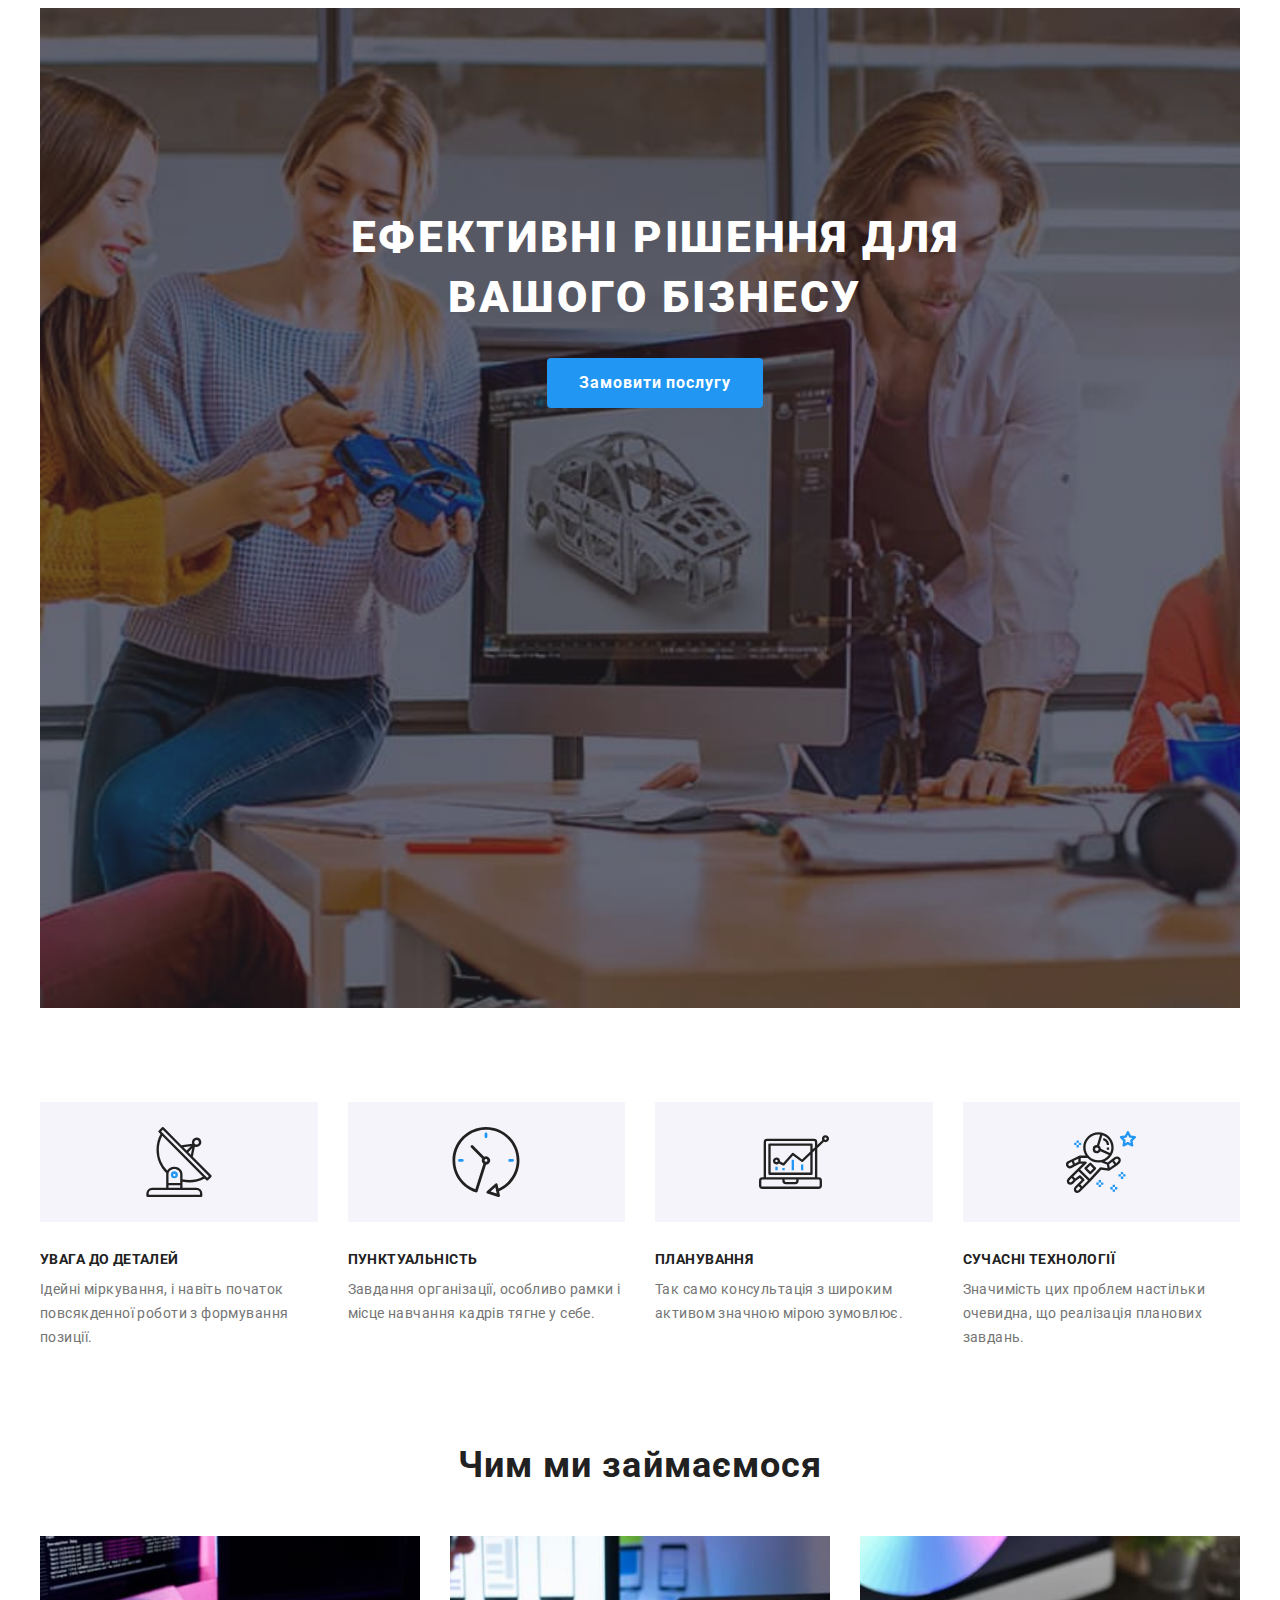
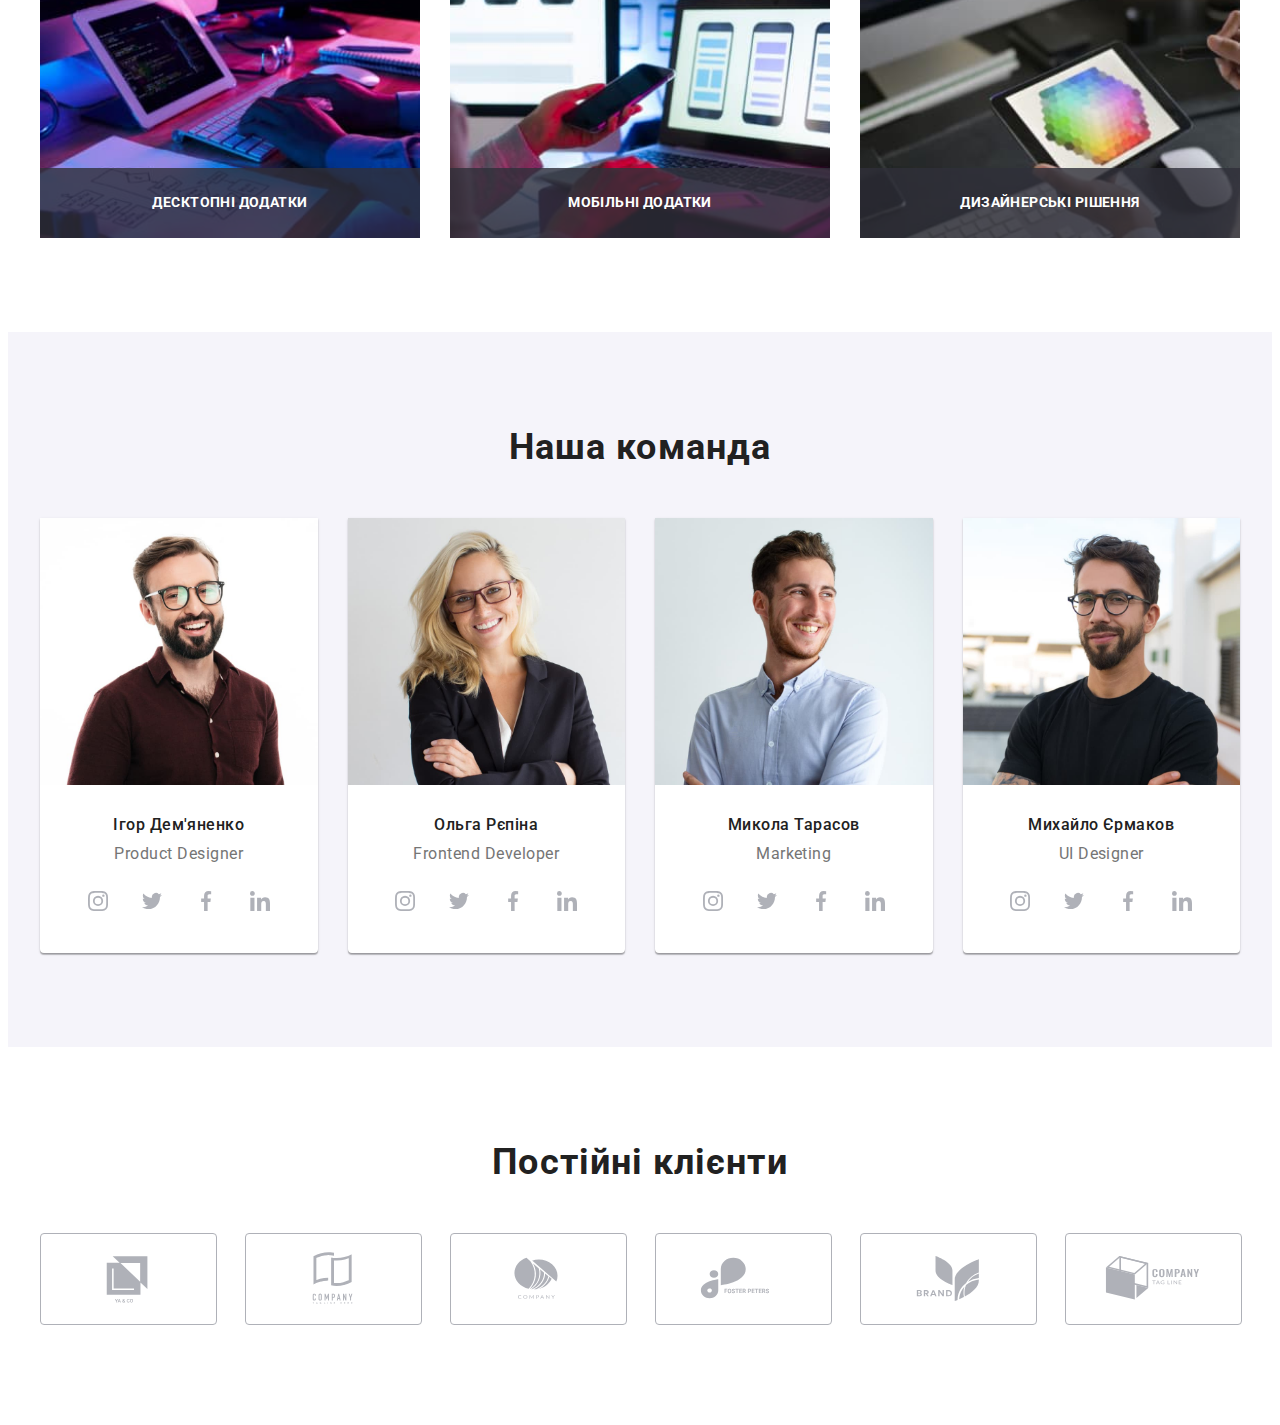
==== commit 33ed0f00: "add mixin mobile, tablet, desktop" ====
--- a/index.html
+++ b/index.html
@@ -62,14 +62,14 @@
     </header> -->
     <main>
       <!-- Герой -->
-      <!-- <section class="hero hero-section">
+      <section class="hero hero-section">
         <div class="container hero-section__container">
           <h1 class="hero-section__title">Ефективні рішення для вашого бізнесу</h1>
           <button type="button" class="btn hero-section__btn" data-modal-open>
             Замовити послугу
           </button>
         </div>
-      </section> -->
+      </section>
       <!-- Переваги компанії -->
       <section class="benefits">
         <div class="container benefits__container">
--- a/css/main.min.css
+++ b/css/main.min.css
@@ -1 +1 @@
-:root{--primary-text-color: #212121;--secondary-text-color: #757575;--accent-color: #2196f3;--primary-white-color: #ffffff;--secondary-bg-color: #2f303a;--opacity-white-color: rgba(255, 255, 255, 0.6);--only-black: #000000;--rare-bg-color: #f5f4fa;--secondary-blue-color: #188ce8;--secondary-border-color: #eeeeee;--primary-btn-color: #f5f4fa;--icon-color: #afb1b8;--transition-hover-bg: background-color 250ms cubic-bezier(0.4, 0, 0.2, 1);--transition-hover-color: color 250ms cubic-bezier(0.4, 0, 0.2, 1);--transition-hover-shadow: box-shadow 250ms cubic-bezier(0.4, 0, 0.2, 1);--transition-hover-transform: transform 250ms cubic-bezier(0.4, 0, 0.2, 1);--transition-hover-border: border-color 250ms cubic-bezier(0.4, 0, 0.2, 1);--transition-hover-fill: fill 250ms cubic-bezier(0.4, 0, 0.2, 1)}p,h1,h2,h3,h4,h5,h6{margin:0}ul,ol{list-style:none;margin:0;padding:0}button{cursor:pointer}address{font-style:normal}img{display:block;max-width:100%;height:auto;width:100%}body{font-family:"Roboto",sans-serif;font-size:14px;color:var(--primary-text-color);background-color:var(--primary-white-color)}.section{padding-top:60px;padding-bottom:60px}@media screen and (min-width: 1200px){.section{padding-top:94px;padding-bottom:94px}}.list{list-style:none}.link{text-decoration:none}.visually-hidden{position:absolute;white-space:nowrap;width:1px;height:1px;overflow:hidden;border:0;padding:0;clip:rect(0 0 0 0);-webkit-clip-path:inset(50%);clip-path:inset(50%);margin:-1px}.container{width:100%;padding:0px 15px;margin:0 auto}@media screen and (min-width: 480px){.container{max-width:480px}}@media screen and (min-width: 768px){.container{max-width:768px}}@media screen and (min-width: 1200px){.container{max-width:1200px}}.title{font-size:36px;line-height:1.17;letter-spacing:.03em;text-align:center;margin-bottom:50px}.modal{width:528px;min-height:581px;position:absolute;top:50%;left:50%;padding:40px;background-color:var(--primary-white-color);box-shadow:0px 1px 3px rgba(0,0,0,.12),0px 1px 1px rgba(0,0,0,.14),0px 2px 1px rgba(0,0,0,.2);border-radius:4px;transform:translate(-50%, -50%) rotate(0) scale(1);transition:transform 1000ms ease-in-out,border-radius 1000ms ease-in-out}.backdrop.is-hidden .modal{transform:translate(-50%, -50%) rotate(-360deg) scale(0);border-radius:50%}.modal-title{font-weight:700;font-size:20px;line-height:1.15;letter-spacing:.03em;text-align:center;margin-bottom:12px}.modal-input{width:100%;height:40px;font-size:13px;padding-left:42px;outline:rgba(0,0,0,0);color:var(--secondary-text-color);border:1px solid rgba(33,33,33,.2);border-radius:4px;transition:var(--transition-hover-border)}.modal-input:focus{border-color:var(--accent-color)}.btn-close{width:30px;height:30px;position:absolute;top:8px;right:8px;display:flex;align-items:center;justify-content:center;color:var(--only-black);background-color:rgba(0,0,0,0);border-radius:50%;border:1px solid rgba(0,0,0,.1);transition:var(--transition-hover-color)}.btn-close-icon{fill:currentColor}.btn-close:hover .btn-close-icon{color:var(--accent-color)}.input-box{margin-bottom:10px}.input-label{display:block;margin-bottom:4px;font-size:12px;color:var(--secondary-text-color)}.input-wrap{position:relative}.comment-text{width:100%;height:120px;padding:12px 16px;font-size:13px;color:var(--secondary-text-color);border:1px solid rgba(33,33,33,.2);border-radius:4px;outline:rgba(0,0,0,0);resize:none;transition:var(--transition-hover-border)}.comment-text:focus{border-color:var(--accent-color)}.comment-text::-moz-placeholder{font-size:12px;color:rgba(117,117,117,.5)}.comment-text:-ms-input-placeholder{font-size:12px;color:rgba(117,117,117,.5)}.comment-text::placeholder{font-size:12px;color:rgba(117,117,117,.5)}.modal-input-icon{position:absolute;left:12px;top:50%;transform:translateY(-50%);transition:var(--transition-hover-fill)}.modal-input:focus+.modal-input-icon{fill:var(--accent-color)}.btn-send{padding:10px 52px;box-shadow:0px 4px 4px rgba(0,0,0,.15)}.logo{font-family:"Raleway",sans-serif;font-size:26px;line-height:1.19;letter-spacing:.03em;text-decoration:none;display:inline-block;color:var(--accent-color)}.navigation__logo{color:var(--only-black)}.footer-wrap__logo{color:var(--primary-white-color)}.backdrop{width:100%;height:100%;background-color:rgba(0,0,0,.2);position:fixed;top:0;transition:opacity 1000ms ease-in-out,visibility 1000ms ease-in-out}.backdrop.is-hidden{opacity:0;visibility:hidden;pointer-events:none}.btn{display:block;margin:0 auto;font-family:inherit;font-weight:700;font-size:16px;line-height:1.88;letter-spacing:.06em;border-color:rgba(0,0,0,0);border-radius:4px;border:none;color:var(--primary-white-color);background-color:var(--accent-color);transition:var(--transition-hover-bg)}.btn:hover,.btn:focus{background:var(--secondary-blue-color)}.input-box-privacy{margin-top:10px;margin-bottom:30px;display:flex;justify-content:center}.check-text{color:var(--secondary-text-color);display:flex;align-items:center}.check-text span{width:16px;height:15px;border:2px solid var(--primary-text-color);border-radius:3px;margin-right:8px;display:flex;align-items:center;justify-content:center;fill:rgba(0,0,0,0);transition:var(--transition-hover-bg),var(--transition-hover-border),var(--transition-hover-fill)}.check-input:checked+.check-text span{background-color:var(--accent-color);border-color:rgba(0,0,0,0);fill:var(--primary-white-color)}.check-input:focus+.check-text span{border-color:var(--accent-color)}.check-link{position:relative;color:var(--accent-color);margin-left:4px}.check-link::after{position:absolute;bottom:0px;content:"";display:block;width:100%;height:1px;background-color:var(--accent-color)}.soc-list{display:flex;justify-content:center;gap:10px}.soc-item{width:44px;height:44px}.soc-link{display:flex;align-items:center;justify-content:center;width:100%;height:100%;border-radius:50%}.header{border-bottom:1px solid #ececec}.header__container{display:flex;align-items:center}.navigation{display:flex;align-items:center}.navigation__menu{display:flex;gap:50px;margin-left:93px}.navigation__menu .link{font-weight:500;line-height:1.14;letter-spacing:.02em;color:var(--primary-text-color);display:block;padding:32px 0px;transition:var(--transition-hover-color)}.navigation__menu .link:hover,.navigation__menu .link:focus,.navigation__menu .link:active{color:var(--accent-color)}.navigation__menu .link.current{color:var(--accent-color);position:relative}.current::after{position:absolute;bottom:-1px;content:"";display:block;width:100%;height:4px;background-color:var(--accent-color);border-radius:2px}.header__contacts{display:flex;gap:50px;margin-left:auto;align-items:center}.header__contacts .link{font-weight:500;line-height:1.14;letter-spacing:.02em;color:var(--secondary-text-color);display:flex;align-items:center;transition:var(--transition-hover-color)}.header__contacts .link:hover,.header__contacts .link:focus{color:var(--accent-color)}.contacts__icon{fill:currentColor;margin-right:10px}.hero-section{text-align:center;padding-left:auto;padding-right:auto;padding-top:200px;padding-bottom:200px;background-color:var(--secondary-bg-color);max-width:1600px;height:600px;margin-left:auto;margin-right:auto;background-image:linear-gradient(rgba(47, 48, 58, 0.4), rgba(47, 48, 58, 0.4)),url(../images/background-hero.jpg);background-repeat:no-repeat;background-position:center;background-size:cover}.hero-section__container{align-items:center}.hero-section__title{font-weight:900;font-size:44px;line-height:1.36;letter-spacing:.06em;text-transform:uppercase;display:inline-block;margin-bottom:30px;max-width:696px;color:var(--primary-white-color)}.hero-section__btn{padding:10px 32px}.benefits{padding-top:60px;padding-bottom:60px}@media screen and (min-width: 1200px){.benefits{padding-top:94px;padding-bottom:0px}}.benefits__container{display:flex}.benefits__list{display:flex;flex-wrap:wrap;gap:30px}.benefits__item{width:100%}@media screen and (min-width: 768px){.benefits__item{flex-basis:calc((100% - 30px)/2)}}@media screen and (min-width: 1200px){.benefits__item{flex-basis:calc((100% - 90px)/4)}}.benefits__title{font-size:14px;line-height:1.14;letter-spacing:.03em;text-transform:uppercase;margin-bottom:10px}.benefits__text{line-height:1.71;letter-spacing:.03em;color:var(--secondary-text-color)}.benefits__box{display:flex;justify-content:center;align-items:center;width:100%;height:120px;margin-bottom:30px;background-color:var(--rare-bg-color)}@media screen and (max-width: 1199px){.examples{display:none}}.examples-list{display:flex;gap:30px}.examples-list__item{flex-basis:calc((100% - 60px)/3)}.examples-list__wrap{position:relative}.examples-list__text{font-weight:700;line-height:1.14;letter-spacing:.03em;text-transform:uppercase;color:var(--primary-white-color);display:flex;align-items:center;justify-content:center;padding-top:27px;padding-bottom:27px;position:absolute;bottom:0;width:100%;background-color:rgba(47,48,58,.8)}.team{background-color:var(--rare-bg-color)}.team-list{display:flex;flex-wrap:wrap;gap:30px}.team-list__item{width:100%;box-shadow:0px 1px 3px rgba(0,0,0,.12),0px 1px 1px rgba(0,0,0,.14),0px 2px 1px rgba(0,0,0,.2);border-radius:0px 0px 4px 4px;background-color:var(--primary-white-color)}@media screen and (min-width: 768px){.team-list__item{flex-basis:calc((100% - 30px)/2)}}@media screen and (min-width: 1200px){.team-list__item{flex-basis:calc((100% - 90px)/4)}}.team-wrap{align-items:center;padding-top:30px;padding-bottom:30px}.team-wrap__title{margin-bottom:10px;font-weight:500;font-size:16px;line-height:1.19;letter-spacing:.03em;text-align:center}.team-wrap__text{color:var(--secondary-text-color);margin-bottom:16px;font-size:16px;line-height:1.19;letter-spacing:.03em;text-align:center}.team-soc__link{color:var(--icon-color);transition:var(--transition-hover-color),var(--transition-hover-bg)}.team-soc__link:hover,.team-soc__link:focus{color:var(--primary-white-color);background-color:var(--accent-color);outline:none}.team-soc__icon{fill:currentColor}.client-list{display:flex;flex-wrap:wrap;gap:30px}.client-list__item{height:90px;flex-basis:calc((100% - 30px)/2)}@media screen and (min-width: 768px){.client-list__item{flex-basis:calc((100% - 60px)/3)}}@media screen and (min-width: 1200px){.client-list__item{flex-basis:calc((100% - 150px)/6)}}.client-list__link{display:flex;align-items:center;justify-content:center;width:100%;height:100%;border:1px solid #afb1b8;border-radius:4px;color:var(--icon-color);transition:var(--transition-hover-border)}.client-list__link:hover,.client-list__link:focus{border-color:var(--accent-color);outline:none}.client-list__icon{fill:currentColor;transition:var(--transition-hover-fill)}.client-list__link:hover .client-list__icon,.client-list__link:focus .client-list__icon{fill:var(--accent-color)}.footer{padding-top:60px;padding-bottom:60px;background-color:var(--secondary-bg-color)}.footer__container{display:flex;align-items:baseline}.footer-wrap__address{margin-top:20px}.footer-list__item:not(:last-child){margin-bottom:9px}.footer-list__item>.link{font-style:normal;font-weight:400;line-height:1.71;letter-spacing:.03em;display:block;color:var(--opacity-white-color);transition:var(--transition-hover-color)}.footer-list__item>.link:hover,.footer-list__item>.link:focus{color:var(--accent-color)}.footer-list__item>.address-link{color:var(--primary-white-color)}.footer__social{margin-left:70px}.text{font-weight:700;line-height:1.14;letter-spacing:.03em;text-transform:uppercase;color:var(--primary-white-color);margin-bottom:20px}.social-list__link{color:var(--primary-white-color);background-color:rgba(255,255,255,.1);transition:var(--transition-hover-bg)}.social-list__link:hover,.social-list__link:focus{background-color:var(--accent-color);outline:none}.social-list__icon{fill:currentColor}.footer__submit{margin-left:93px}.submit-search{display:flex;align-items:center}.submit-search__input{width:358px;height:50px;margin-right:12px;padding-left:16px;font-size:16px;line-height:1.25;letter-spacing:.03em;color:rgba(255,255,255,.6);background-color:rgba(0,0,0,0);border:1px solid rgba(255,255,255,.3);filter:drop-shadow(0px 4px 4px rgba(0, 0, 0, 0.15));border-radius:4px}.submit-search__btn{display:flex;justify-content:center;align-items:center;gap:10px;width:200px;height:50px;box-shadow:0px 4px 4px rgba(0,0,0,.15)}.submit-search__icon{fill:var(--primary-white-color)}.btn-list{display:flex;gap:8px;margin:0 auto;margin-bottom:50px;justify-content:center}.portfolio-btn{font-family:inherit;font-weight:500;font-size:16px;line-height:1.62;letter-spacing:.03em;text-align:center;background-color:var(--primary-btn-color);border-color:rgba(0,0,0,0);border-radius:4px;border:none;display:inline-block;padding:6px 22px;min-width:73px;transition:var(--transition-hover-color),var(--transition-hover-bg),var(--transition-hover-shadow)}.portfolio-btn:hover,.portfolio-btn:focus{color:var(--primary-white-color);background-color:var(--accent-color);box-shadow:0px 3px 1px rgba(0,0,0,.1),0px 1px 2px rgba(0,0,0,.08),0px 2px 2px rgba(0,0,0,.12)}.project-list{display:flex;flex-wrap:wrap;gap:30px}.project-img-wrap{position:relative;overflow:hidden}.project-up-text{font-size:18px;line-height:1.56;letter-spacing:.03em;color:var(--primary-white-color);position:absolute;top:0;padding:63px 24px;height:100%;transform:translateY(100%);transition:var(--transition-hover-transform);overflow:auto;background-color:rgba(33,150,243,.9)}.project-item:hover .project-up-text{transform:translateY(0)}.project-wrap{padding:20px 24px;border:1px solid #eee;border-top:none}.project-title{font-size:18px;line-height:2;letter-spacing:.06em;margin-bottom:4px;color:var(--primary-text-color)}.project-el{font-size:16px;line-height:1.88;letter-spacing:.03em;color:var(--secondary-text-color)}.project-item{width:calc((100% - 60px)/3)}.project-item>.link{display:block}.project-item>.link:hover,.project-item>.link:focus{box-shadow:0px 1px 1px rgba(0,0,0,.12),0px 4px 4px rgba(0,0,0,.06),1px 4px 6px rgba(0,0,0,.16)}/*# sourceMappingURL=main.min.css.map */+:root{--primary-text-color: #212121;--secondary-text-color: #757575;--accent-color: #2196f3;--primary-white-color: #ffffff;--secondary-bg-color: #2f303a;--opacity-white-color: rgba(255, 255, 255, 0.6);--only-black: #000000;--rare-bg-color: #f5f4fa;--secondary-blue-color: #188ce8;--secondary-border-color: #eeeeee;--primary-btn-color: #f5f4fa;--icon-color: #afb1b8;--transition-hover-bg: background-color 250ms cubic-bezier(0.4, 0, 0.2, 1);--transition-hover-color: color 250ms cubic-bezier(0.4, 0, 0.2, 1);--transition-hover-shadow: box-shadow 250ms cubic-bezier(0.4, 0, 0.2, 1);--transition-hover-transform: transform 250ms cubic-bezier(0.4, 0, 0.2, 1);--transition-hover-border: border-color 250ms cubic-bezier(0.4, 0, 0.2, 1);--transition-hover-fill: fill 250ms cubic-bezier(0.4, 0, 0.2, 1)}p,h1,h2,h3,h4,h5,h6{margin:0}ul,ol{list-style:none;margin:0;padding:0}button{cursor:pointer}address{font-style:normal}img{display:block;max-width:100%;height:auto;width:100%}body{font-family:"Roboto",sans-serif;font-size:14px;color:var(--primary-text-color);background-color:var(--primary-white-color)}.section{padding-top:60px;padding-bottom:60px}@media screen and (min-width: 1200px){.section{padding-top:94px;padding-bottom:94px}}.list{list-style:none}.link{text-decoration:none}.visually-hidden{position:absolute;white-space:nowrap;width:1px;height:1px;overflow:hidden;border:0;padding:0;clip:rect(0 0 0 0);-webkit-clip-path:inset(50%);clip-path:inset(50%);margin:-1px}.container{width:100%;padding:0px 15px;margin:0 auto}@media screen and (min-width: 480px){.container{max-width:480px}}@media screen and (min-width: 768px){.container{max-width:768px}}@media screen and (min-width: 1200px){.container{max-width:1200px}}.title{font-size:36px;line-height:1.17;letter-spacing:.03em;text-align:center;margin-bottom:50px}.modal{width:528px;min-height:581px;position:absolute;top:50%;left:50%;padding:40px;background-color:var(--primary-white-color);box-shadow:0px 1px 3px rgba(0,0,0,.12),0px 1px 1px rgba(0,0,0,.14),0px 2px 1px rgba(0,0,0,.2);border-radius:4px;transform:translate(-50%, -50%) rotate(0) scale(1);transition:transform 1000ms ease-in-out,border-radius 1000ms ease-in-out}.backdrop.is-hidden .modal{transform:translate(-50%, -50%) rotate(-360deg) scale(0);border-radius:50%}.modal-title{font-weight:700;font-size:20px;line-height:1.15;letter-spacing:.03em;text-align:center;margin-bottom:12px}.modal-input{width:100%;height:40px;font-size:13px;padding-left:42px;outline:rgba(0,0,0,0);color:var(--secondary-text-color);border:1px solid rgba(33,33,33,.2);border-radius:4px;transition:var(--transition-hover-border)}.modal-input:focus{border-color:var(--accent-color)}.btn-close{width:30px;height:30px;position:absolute;top:8px;right:8px;display:flex;align-items:center;justify-content:center;color:var(--only-black);background-color:rgba(0,0,0,0);border-radius:50%;border:1px solid rgba(0,0,0,.1);transition:var(--transition-hover-color)}.btn-close-icon{fill:currentColor}.btn-close:hover .btn-close-icon{color:var(--accent-color)}.input-box{margin-bottom:10px}.input-label{display:block;margin-bottom:4px;font-size:12px;color:var(--secondary-text-color)}.input-wrap{position:relative}.comment-text{width:100%;height:120px;padding:12px 16px;font-size:13px;color:var(--secondary-text-color);border:1px solid rgba(33,33,33,.2);border-radius:4px;outline:rgba(0,0,0,0);resize:none;transition:var(--transition-hover-border)}.comment-text:focus{border-color:var(--accent-color)}.comment-text::-moz-placeholder{font-size:12px;color:rgba(117,117,117,.5)}.comment-text:-ms-input-placeholder{font-size:12px;color:rgba(117,117,117,.5)}.comment-text::placeholder{font-size:12px;color:rgba(117,117,117,.5)}.modal-input-icon{position:absolute;left:12px;top:50%;transform:translateY(-50%);transition:var(--transition-hover-fill)}.modal-input:focus+.modal-input-icon{fill:var(--accent-color)}.btn-send{padding:10px 52px;box-shadow:0px 4px 4px rgba(0,0,0,.15)}.logo{font-family:"Raleway",sans-serif;font-size:26px;line-height:1.19;letter-spacing:.03em;text-decoration:none;display:inline-block;color:var(--accent-color)}.navigation__logo{color:var(--only-black)}.footer-wrap__logo{color:var(--primary-white-color)}.backdrop{width:100%;height:100%;background-color:rgba(0,0,0,.2);position:fixed;top:0;transition:opacity 1000ms ease-in-out,visibility 1000ms ease-in-out}.backdrop.is-hidden{opacity:0;visibility:hidden;pointer-events:none}.btn{display:block;margin:0 auto;font-family:inherit;font-weight:700;font-size:16px;line-height:1.88;letter-spacing:.06em;border-color:rgba(0,0,0,0);border-radius:4px;border:none;color:var(--primary-white-color);background-color:var(--accent-color);transition:var(--transition-hover-bg)}.btn:hover,.btn:focus{background:var(--secondary-blue-color)}.input-box-privacy{margin-top:10px;margin-bottom:30px;display:flex;justify-content:center}.check-text{color:var(--secondary-text-color);display:flex;align-items:center}.check-text span{width:16px;height:15px;border:2px solid var(--primary-text-color);border-radius:3px;margin-right:8px;display:flex;align-items:center;justify-content:center;fill:rgba(0,0,0,0);transition:var(--transition-hover-bg),var(--transition-hover-border),var(--transition-hover-fill)}.check-input:checked+.check-text span{background-color:var(--accent-color);border-color:rgba(0,0,0,0);fill:var(--primary-white-color)}.check-input:focus+.check-text span{border-color:var(--accent-color)}.check-link{position:relative;color:var(--accent-color);margin-left:4px}.check-link::after{position:absolute;bottom:0px;content:"";display:block;width:100%;height:1px;background-color:var(--accent-color)}.soc-list{display:flex;justify-content:center;gap:10px}.soc-item{width:44px;height:44px}.soc-link{display:flex;align-items:center;justify-content:center;width:100%;height:100%;border-radius:50%}.header{border-bottom:1px solid #ececec}.header__container{display:flex;align-items:center}.navigation{display:flex;align-items:center}.navigation__menu{display:flex;gap:50px;margin-left:93px}.navigation__menu .link{font-weight:500;line-height:1.14;letter-spacing:.02em;color:var(--primary-text-color);display:block;padding:32px 0px;transition:var(--transition-hover-color)}.navigation__menu .link:hover,.navigation__menu .link:focus,.navigation__menu .link:active{color:var(--accent-color)}.navigation__menu .link.current{color:var(--accent-color);position:relative}.current::after{position:absolute;bottom:-1px;content:"";display:block;width:100%;height:4px;background-color:var(--accent-color);border-radius:2px}.header__contacts{display:flex;gap:50px;margin-left:auto;align-items:center}.header__contacts .link{font-weight:500;line-height:1.14;letter-spacing:.02em;color:var(--secondary-text-color);display:flex;align-items:center;transition:var(--transition-hover-color)}.header__contacts .link:hover,.header__contacts .link:focus{color:var(--accent-color)}.contacts__icon{fill:currentColor;margin-right:10px}.hero-section{text-align:center;padding-left:auto;padding-right:auto;padding-top:118px;padding-bottom:118px;background-color:var(--secondary-bg-color);max-width:480px;height:400px;margin-left:auto;margin-right:auto;background-image:linear-gradient(rgba(47, 48, 58, 0.4), rgba(47, 48, 58, 0.4)),url(../images/background-hero.jpg);background-repeat:no-repeat;background-position:center;background-size:cover}@media screen and (min-width: 768px){.hero-section{max-width:768px}}@media screen and (min-width: 1200px){.hero-section{max-width:1200px;height:600px;padding-top:200px;padding-bottom:200px}}.hero-section__container{align-items:center}.hero-section__title{font-weight:900;font-size:44px;line-height:1.36;letter-spacing:.06em;text-transform:uppercase;display:inline-block;margin-bottom:30px;max-width:696px;color:var(--primary-white-color)}.hero-section__btn{padding:10px 32px}.benefits{padding-top:60px;padding-bottom:60px}@media screen and (min-width: 1200px){.benefits{padding-top:94px;padding-bottom:0px}}.benefits__container{display:flex}.benefits__list{display:flex;flex-wrap:wrap;gap:30px}.benefits__item{width:100%}@media screen and (min-width: 768px){.benefits__item{flex-basis:calc((100% - 30px)/2)}}@media screen and (min-width: 1200px){.benefits__item{flex-basis:calc((100% - 90px)/4)}}.benefits__title{font-size:14px;line-height:1.14;letter-spacing:.03em;text-transform:uppercase;margin-bottom:10px}.benefits__text{line-height:1.71;letter-spacing:.03em;color:var(--secondary-text-color)}.benefits__box{display:flex;justify-content:center;align-items:center;width:100%;height:120px;margin-bottom:30px;background-color:var(--rare-bg-color)}@media screen and (max-width: 1199px){.examples{display:none}}.examples-list{display:flex;gap:30px}.examples-list__item{flex-basis:calc((100% - 60px)/3)}.examples-list__wrap{position:relative}.examples-list__text{font-weight:700;line-height:1.14;letter-spacing:.03em;text-transform:uppercase;color:var(--primary-white-color);display:flex;align-items:center;justify-content:center;padding-top:27px;padding-bottom:27px;position:absolute;bottom:0;width:100%;background-color:rgba(47,48,58,.8)}.team{background-color:var(--rare-bg-color)}.team-list{display:flex;flex-wrap:wrap;gap:30px}.team-list__item{width:100%;box-shadow:0px 1px 3px rgba(0,0,0,.12),0px 1px 1px rgba(0,0,0,.14),0px 2px 1px rgba(0,0,0,.2);border-radius:0px 0px 4px 4px;background-color:var(--primary-white-color)}@media screen and (min-width: 768px){.team-list__item{flex-basis:calc((100% - 30px)/2)}}@media screen and (min-width: 1200px){.team-list__item{flex-basis:calc((100% - 90px)/4)}}.team-wrap{align-items:center;padding-top:30px;padding-bottom:30px}.team-wrap__title{margin-bottom:10px;font-weight:500;font-size:16px;line-height:1.19;letter-spacing:.03em;text-align:center}.team-wrap__text{color:var(--secondary-text-color);margin-bottom:16px;font-size:16px;line-height:1.19;letter-spacing:.03em;text-align:center}.team-soc__link{color:var(--icon-color);transition:var(--transition-hover-color),var(--transition-hover-bg)}.team-soc__link:hover,.team-soc__link:focus{color:var(--primary-white-color);background-color:var(--accent-color);outline:none}.team-soc__icon{fill:currentColor}.client-list{display:flex;flex-wrap:wrap;gap:30px}.client-list__item{height:90px;flex-basis:calc((100% - 30px)/2)}@media screen and (min-width: 768px){.client-list__item{flex-basis:calc((100% - 60px)/3)}}@media screen and (min-width: 1200px){.client-list__item{flex-basis:calc((100% - 150px)/6)}}.client-list__link{display:flex;align-items:center;justify-content:center;width:100%;height:100%;border:1px solid #afb1b8;border-radius:4px;color:var(--icon-color);transition:var(--transition-hover-border)}.client-list__link:hover,.client-list__link:focus{border-color:var(--accent-color);outline:none}.client-list__icon{fill:currentColor;transition:var(--transition-hover-fill)}.client-list__link:hover .client-list__icon,.client-list__link:focus .client-list__icon{fill:var(--accent-color)}.footer{padding-top:60px;padding-bottom:60px;background-color:var(--secondary-bg-color)}.footer__container{display:flex;align-items:baseline}.footer-wrap__address{margin-top:20px}.footer-list__item:not(:last-child){margin-bottom:9px}.footer-list__item>.link{font-style:normal;font-weight:400;line-height:1.71;letter-spacing:.03em;display:block;color:var(--opacity-white-color);transition:var(--transition-hover-color)}.footer-list__item>.link:hover,.footer-list__item>.link:focus{color:var(--accent-color)}.footer-list__item>.address-link{color:var(--primary-white-color)}.footer__social{margin-left:70px}.text{font-weight:700;line-height:1.14;letter-spacing:.03em;text-transform:uppercase;color:var(--primary-white-color);margin-bottom:20px}.social-list__link{color:var(--primary-white-color);background-color:rgba(255,255,255,.1);transition:var(--transition-hover-bg)}.social-list__link:hover,.social-list__link:focus{background-color:var(--accent-color);outline:none}.social-list__icon{fill:currentColor}.footer__submit{margin-left:93px}.submit-search{display:flex;align-items:center}.submit-search__input{width:358px;height:50px;margin-right:12px;padding-left:16px;font-size:16px;line-height:1.25;letter-spacing:.03em;color:rgba(255,255,255,.6);background-color:rgba(0,0,0,0);border:1px solid rgba(255,255,255,.3);filter:drop-shadow(0px 4px 4px rgba(0, 0, 0, 0.15));border-radius:4px}.submit-search__btn{display:flex;justify-content:center;align-items:center;gap:10px;width:200px;height:50px;box-shadow:0px 4px 4px rgba(0,0,0,.15)}.submit-search__icon{fill:var(--primary-white-color)}.btn-list{display:flex;gap:8px;margin:0 auto;margin-bottom:50px;justify-content:center}.portfolio-btn{font-family:inherit;font-weight:500;font-size:16px;line-height:1.62;letter-spacing:.03em;text-align:center;background-color:var(--primary-btn-color);border-color:rgba(0,0,0,0);border-radius:4px;border:none;display:inline-block;padding:6px 22px;min-width:73px;transition:var(--transition-hover-color),var(--transition-hover-bg),var(--transition-hover-shadow)}.portfolio-btn:hover,.portfolio-btn:focus{color:var(--primary-white-color);background-color:var(--accent-color);box-shadow:0px 3px 1px rgba(0,0,0,.1),0px 1px 2px rgba(0,0,0,.08),0px 2px 2px rgba(0,0,0,.12)}.project-list{display:flex;flex-wrap:wrap;gap:30px}.project-img-wrap{position:relative;overflow:hidden}.project-up-text{font-size:18px;line-height:1.56;letter-spacing:.03em;color:var(--primary-white-color);position:absolute;top:0;padding:63px 24px;height:100%;transform:translateY(100%);transition:var(--transition-hover-transform);overflow:auto;background-color:rgba(33,150,243,.9)}.project-item:hover .project-up-text{transform:translateY(0)}.project-wrap{padding:20px 24px;border:1px solid #eee;border-top:none}.project-title{font-size:18px;line-height:2;letter-spacing:.06em;margin-bottom:4px;color:var(--primary-text-color)}.project-el{font-size:16px;line-height:1.88;letter-spacing:.03em;color:var(--secondary-text-color)}.project-item{width:calc((100% - 60px)/3)}.project-item>.link{display:block}.project-item>.link:hover,.project-item>.link:focus{box-shadow:0px 1px 1px rgba(0,0,0,.12),0px 4px 4px rgba(0,0,0,.06),1px 4px 6px rgba(0,0,0,.16)}/*# sourceMappingURL=main.min.css.map */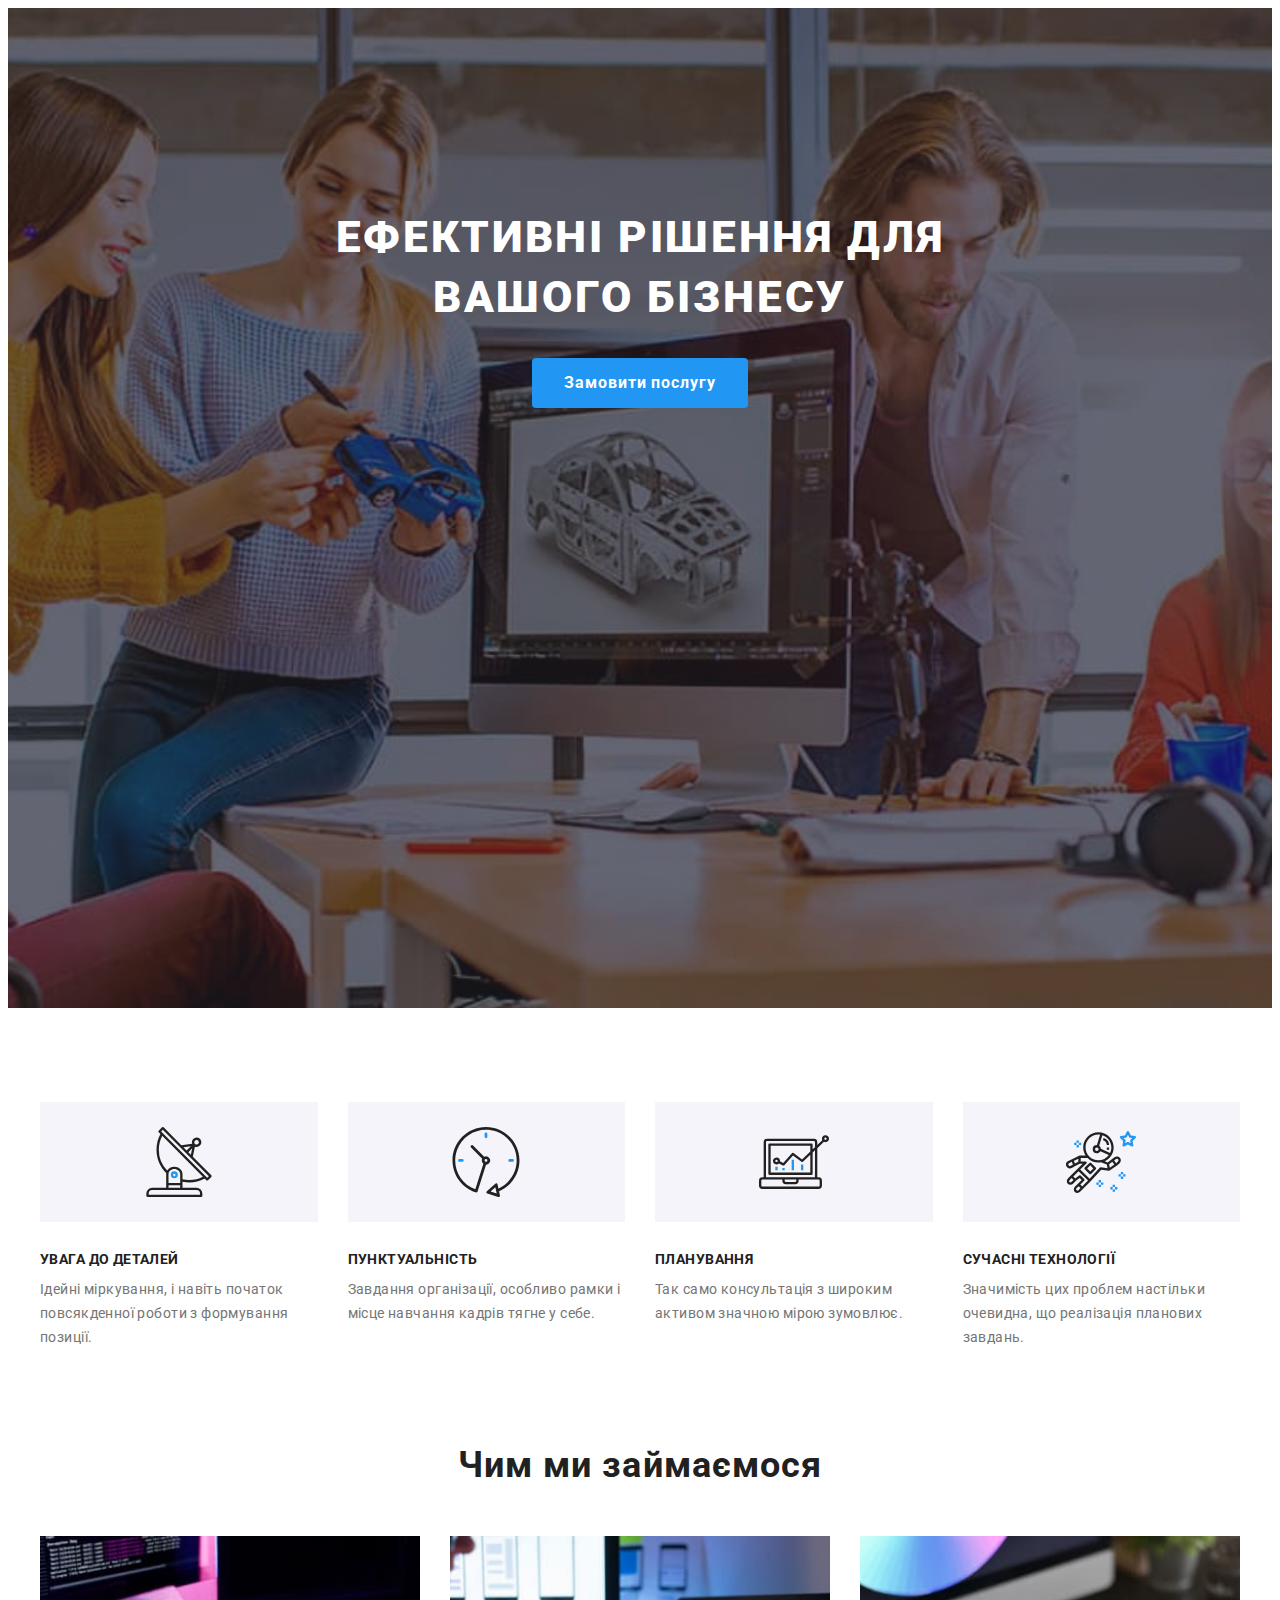
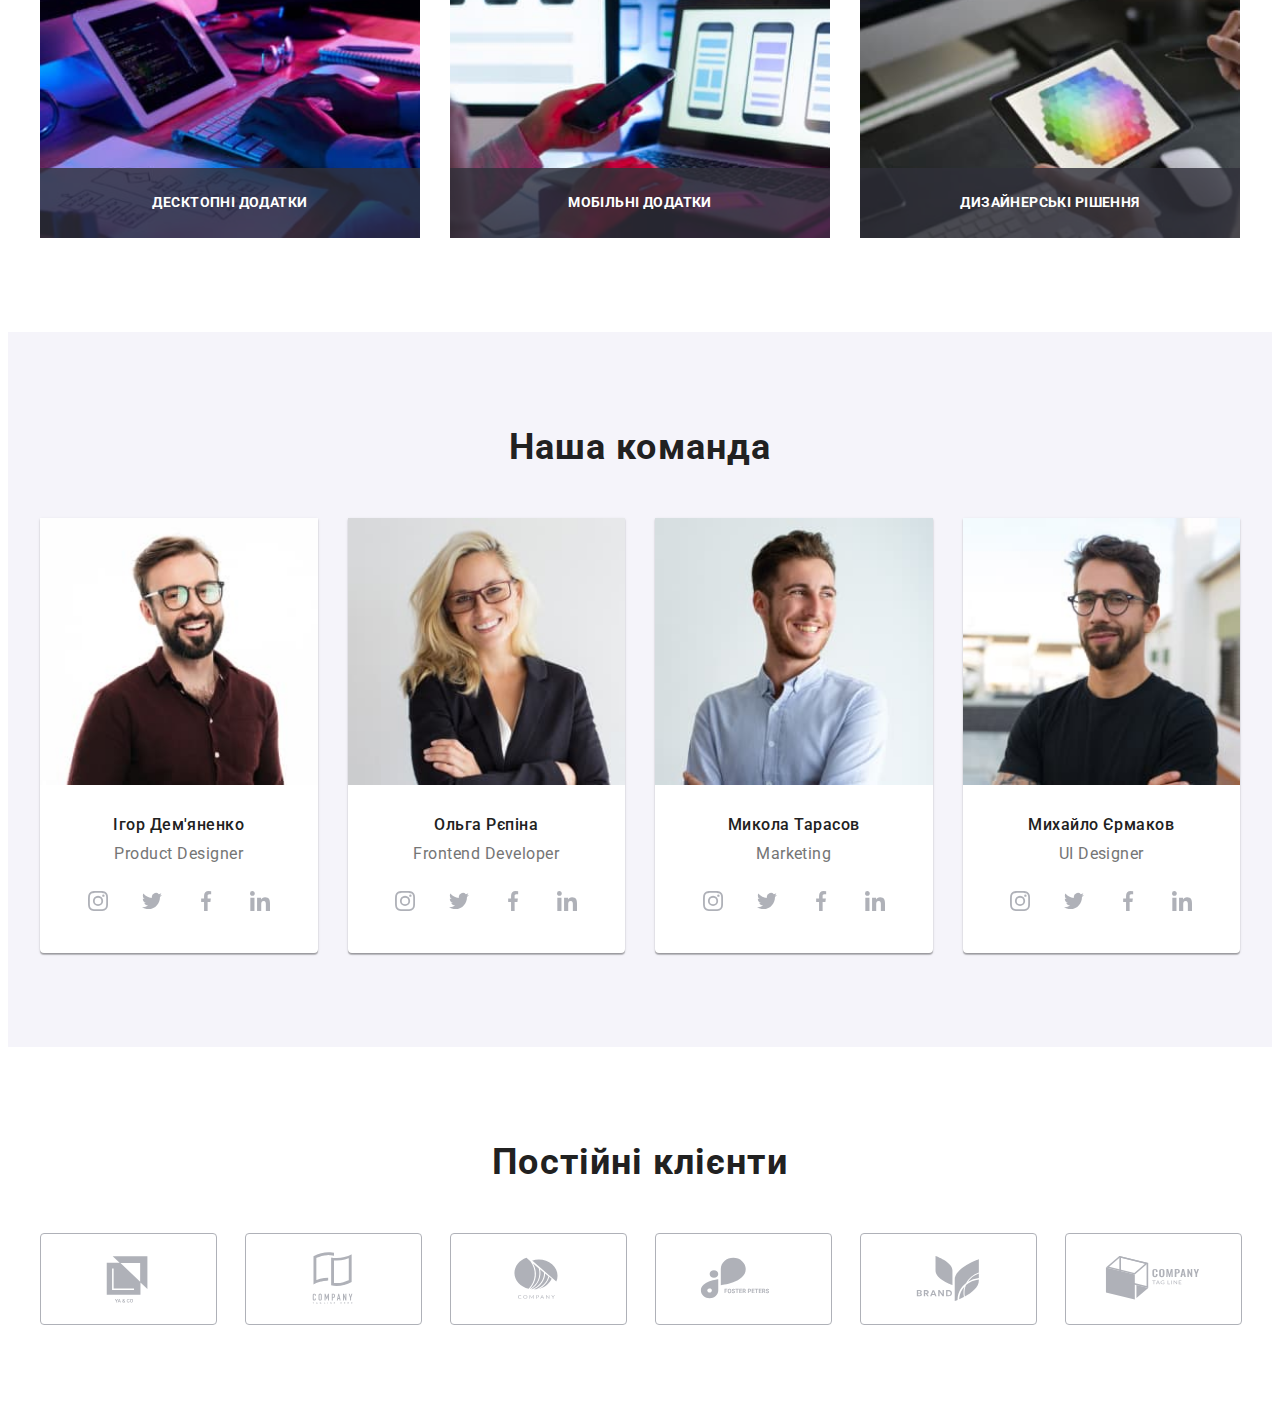
==== commit 5a771990: "fixed all images" ====
--- a/index.html
+++ b/index.html
@@ -131,6 +131,7 @@
               <div class="examples-list__wrap">
                 <img
                   class="examples-list__img"
+                  srcset="./images/about-img-1.jpg 1x, ./images/about-img-1-2x.jpg 2x"
                   src="./images/about-img-1.jpg"
                   alt="Розробник створює код"
                   width="370"
@@ -143,6 +144,7 @@
               <div class="examples-list__wrap">
                 <img
                   class="examples-list__img"
+                  srcset="./images/about-img-2.jpg 1x, ./images/about-img-2-2x.jpg 2x"
                   src="./images/about-img-2.jpg"
                   alt="Розробник створює дизайн додатку для мобільних пристроїв"
                   width="370"
@@ -155,6 +157,7 @@
               <div class="examples-list__wrap">
                 <img
                   class="examples-list__img"
+                  srcset="./images/about-img-3.jpg 1x, ./images/about-img-3-2x.jpg 2x"
                   src="./images/about-img-3.jpg"
                   alt="Дизайнер підбирає палітру кольорів для проекту"
                   width="370"
@@ -172,13 +175,27 @@
           <h2 class="title team__title">Наша команда</h2>
           <ul class="list team-list">
             <li class="team-list__item">
-              <img
-                class="team-list__img"
-                src="./images/team-img-1.jpg"
-                alt="Усміхнений шатен в окулярах бордовій сорочці"
-                width="270"
-                height="260"
-              />
+              <picture>
+                <source
+                  srcset="./images/team-img-1.jpg 1x, ./images/team-img-1-2x.jpg 2x"
+                  media="(min-width: 1200px)"
+                />
+                <source
+                  srcset="./images/team-img-1-tab-1x.jpg 1x, ./images/team-img-1-tab-2x.jpg 2x"
+                  media="(min-width: 768px)"
+                />
+                <source
+                  srcset="./images/team-img-1-mob-1x.jpg 1x, ./images/team-img-1-mob-2x.jpg 2x"
+                  media="(min-width: 320px)"
+                />
+                <img
+                  class="team-list__img"
+                  src="./images/team-img-1-mob-1x.jpg"
+                  alt="Усміхнений шатен в окулярах бордовій сорочці"
+                  width="450"
+                  height="460"
+                />
+              </picture>
               <div class="team-wrap">
                 <h3 class="team-wrap__title">Ігор Дем'яненко</h3>
                 <p class="team-wrap__text" lang="en">Product Designer</p>
@@ -232,13 +249,27 @@
               </div>
             </li>
             <li class="team-list__item">
-              <img
-                class="team-list__img"
-                src="./images/team-img-2.jpg"
-                alt="Усміхнена блондинка в окулярах та чорному жакеті"
-                width="270"
-                height="260"
-              />
+              <picture>
+                <source
+                  srcset="./images/team-img-2.jpg 1x, ./images/team-img-2-2x.jpg 2x"
+                  media="(min-width: 1200px)"
+                />
+                <source
+                  srcset="./images/team-img-2-tab-1x.jpg 1x, ./images/team-img-2-tab-2x.jpg 2x"
+                  media="(min-width: 768px)"
+                />
+                <source
+                  srcset="./images/team-img-2-mob-1x.jpg 1x, ./images/team-img-2-mob-2x.jpg 2x"
+                  media="(min-width: 320px)"
+                />
+                <img
+                  class="team-list__img"
+                  src="./images/team-img-2-mob-1x.jpg"
+                  alt="Усміхнена блондинка в окулярах та чорному жакеті"
+                  width="450"
+                  height="460"
+                />
+              </picture>
               <div class="team-wrap">
                 <h3 class="team-wrap__title">Ольга Рєпіна</h3>
                 <p class="team-wrap__text" lang="en">Frontend Developer</p>
@@ -292,13 +323,27 @@
               </div>
             </li>
             <li class="team-list__item">
-              <img
-                class="team-list__img"
-                src="./images/team-img-3.jpg"
-                alt="Усміхнений шатен в блакитній сорочці"
-                width="270"
-                height="260"
-              />
+              <picture>
+                <source
+                  srcset="./images/team-img-3.jpg 1x, ./images/team-img-3-2x.jpg 2x"
+                  media="(min-width: 1200px)"
+                />
+                <source
+                  srcset="./images/team-img-3-tab-1x.jpg 1x, ./images/team-img-3-tab-2x.jpg 2x"
+                  media="(min-width: 768px)"
+                />
+                <source
+                  srcset="./images/team-img-3-mob-1x.jpg 1x, ./images/team-img-3-mob-2x.jpg 2x"
+                  media="(min-width: 320px)"
+                />
+                <img
+                  class="team-list__img"
+                  src="./images/team-img-3-mob-1x.jpg"
+                  alt="Усміхнений шатен в блакитній сорочці"
+                  width="450"
+                  height="460"
+                />
+              </picture>
               <div class="team-wrap">
                 <h3 class="team-wrap__title">Микола Тарасов</h3>
                 <p class="team-wrap__text" lang="en">Marketing</p>
@@ -352,13 +397,27 @@
               </div>
             </li>
             <li class="team-list__item">
-              <img
-                class="team-list__img"
-                src="./images/team-img-4.jpg"
-                alt="Усміхнений брюнет в окулярах та чорній футболці"
-                width="270"
-                height="260"
-              />
+              <picture>
+                <source
+                  srcset="./images/team-img-4.jpg 1x, ./images/team-img-4-2x.jpg 2x"
+                  media="(min-width: 1200px)"
+                />
+                <source
+                  srcset="./images/team-img-4-tab-1x.jpg 1x, ./images/team-img-4-tab-2x.jpg 2x"
+                  media="(min-width: 768px)"
+                />
+                <source
+                  srcset="./images/team-img-4-mob-1x.jpg 1x, ./images/team-img-4-mob-2x.jpg 2x"
+                  media="(min-width: 320px)"
+                />
+                <img
+                  class="team-list__img"
+                  src="./images/team-img-4-mob-1x.jpg"
+                  alt="Усміхнений брюнет в окулярах та чорній футболці"
+                  width="450"
+                  height="460"
+                />
+              </picture>
               <div class="team-wrap">
                 <h3 class="team-wrap__title">Михайло Єрмаков</h3>
                 <p class="team-wrap__text" lang="en">UI Designer</p>
--- a/css/main.min.css
+++ b/css/main.min.css
@@ -1 +1 @@
-:root{--primary-text-color: #212121;--secondary-text-color: #757575;--accent-color: #2196f3;--primary-white-color: #ffffff;--secondary-bg-color: #2f303a;--opacity-white-color: rgba(255, 255, 255, 0.6);--only-black: #000000;--rare-bg-color: #f5f4fa;--secondary-blue-color: #188ce8;--secondary-border-color: #eeeeee;--primary-btn-color: #f5f4fa;--icon-color: #afb1b8;--transition-hover-bg: background-color 250ms cubic-bezier(0.4, 0, 0.2, 1);--transition-hover-color: color 250ms cubic-bezier(0.4, 0, 0.2, 1);--transition-hover-shadow: box-shadow 250ms cubic-bezier(0.4, 0, 0.2, 1);--transition-hover-transform: transform 250ms cubic-bezier(0.4, 0, 0.2, 1);--transition-hover-border: border-color 250ms cubic-bezier(0.4, 0, 0.2, 1);--transition-hover-fill: fill 250ms cubic-bezier(0.4, 0, 0.2, 1)}p,h1,h2,h3,h4,h5,h6{margin:0}ul,ol{list-style:none;margin:0;padding:0}button{cursor:pointer}address{font-style:normal}img{display:block;max-width:100%;height:auto;width:100%}body{font-family:"Roboto",sans-serif;font-size:14px;color:var(--primary-text-color);background-color:var(--primary-white-color)}.section{padding-top:60px;padding-bottom:60px}@media screen and (min-width: 1200px){.section{padding-top:94px;padding-bottom:94px}}.list{list-style:none}.link{text-decoration:none}.visually-hidden{position:absolute;white-space:nowrap;width:1px;height:1px;overflow:hidden;border:0;padding:0;clip:rect(0 0 0 0);-webkit-clip-path:inset(50%);clip-path:inset(50%);margin:-1px}.container{width:100%;padding:0px 15px;margin:0 auto}@media screen and (min-width: 480px){.container{max-width:480px}}@media screen and (min-width: 768px){.container{max-width:768px}}@media screen and (min-width: 1200px){.container{max-width:1200px}}.title{font-size:36px;line-height:1.17;letter-spacing:.03em;text-align:center;margin-bottom:50px}.modal{width:528px;min-height:581px;position:absolute;top:50%;left:50%;padding:40px;background-color:var(--primary-white-color);box-shadow:0px 1px 3px rgba(0,0,0,.12),0px 1px 1px rgba(0,0,0,.14),0px 2px 1px rgba(0,0,0,.2);border-radius:4px;transform:translate(-50%, -50%) rotate(0) scale(1);transition:transform 1000ms ease-in-out,border-radius 1000ms ease-in-out}.backdrop.is-hidden .modal{transform:translate(-50%, -50%) rotate(-360deg) scale(0);border-radius:50%}.modal-title{font-weight:700;font-size:20px;line-height:1.15;letter-spacing:.03em;text-align:center;margin-bottom:12px}.modal-input{width:100%;height:40px;font-size:13px;padding-left:42px;outline:rgba(0,0,0,0);color:var(--secondary-text-color);border:1px solid rgba(33,33,33,.2);border-radius:4px;transition:var(--transition-hover-border)}.modal-input:focus{border-color:var(--accent-color)}.btn-close{width:30px;height:30px;position:absolute;top:8px;right:8px;display:flex;align-items:center;justify-content:center;color:var(--only-black);background-color:rgba(0,0,0,0);border-radius:50%;border:1px solid rgba(0,0,0,.1);transition:var(--transition-hover-color)}.btn-close-icon{fill:currentColor}.btn-close:hover .btn-close-icon{color:var(--accent-color)}.input-box{margin-bottom:10px}.input-label{display:block;margin-bottom:4px;font-size:12px;color:var(--secondary-text-color)}.input-wrap{position:relative}.comment-text{width:100%;height:120px;padding:12px 16px;font-size:13px;color:var(--secondary-text-color);border:1px solid rgba(33,33,33,.2);border-radius:4px;outline:rgba(0,0,0,0);resize:none;transition:var(--transition-hover-border)}.comment-text:focus{border-color:var(--accent-color)}.comment-text::-moz-placeholder{font-size:12px;color:rgba(117,117,117,.5)}.comment-text:-ms-input-placeholder{font-size:12px;color:rgba(117,117,117,.5)}.comment-text::placeholder{font-size:12px;color:rgba(117,117,117,.5)}.modal-input-icon{position:absolute;left:12px;top:50%;transform:translateY(-50%);transition:var(--transition-hover-fill)}.modal-input:focus+.modal-input-icon{fill:var(--accent-color)}.btn-send{padding:10px 52px;box-shadow:0px 4px 4px rgba(0,0,0,.15)}.logo{font-family:"Raleway",sans-serif;font-size:26px;line-height:1.19;letter-spacing:.03em;text-decoration:none;display:inline-block;color:var(--accent-color)}.navigation__logo{color:var(--only-black)}.footer-wrap__logo{color:var(--primary-white-color)}.backdrop{width:100%;height:100%;background-color:rgba(0,0,0,.2);position:fixed;top:0;transition:opacity 1000ms ease-in-out,visibility 1000ms ease-in-out}.backdrop.is-hidden{opacity:0;visibility:hidden;pointer-events:none}.btn{display:block;margin:0 auto;font-family:inherit;font-weight:700;font-size:16px;line-height:1.88;letter-spacing:.06em;border-color:rgba(0,0,0,0);border-radius:4px;border:none;color:var(--primary-white-color);background-color:var(--accent-color);transition:var(--transition-hover-bg)}.btn:hover,.btn:focus{background:var(--secondary-blue-color)}.input-box-privacy{margin-top:10px;margin-bottom:30px;display:flex;justify-content:center}.check-text{color:var(--secondary-text-color);display:flex;align-items:center}.check-text span{width:16px;height:15px;border:2px solid var(--primary-text-color);border-radius:3px;margin-right:8px;display:flex;align-items:center;justify-content:center;fill:rgba(0,0,0,0);transition:var(--transition-hover-bg),var(--transition-hover-border),var(--transition-hover-fill)}.check-input:checked+.check-text span{background-color:var(--accent-color);border-color:rgba(0,0,0,0);fill:var(--primary-white-color)}.check-input:focus+.check-text span{border-color:var(--accent-color)}.check-link{position:relative;color:var(--accent-color);margin-left:4px}.check-link::after{position:absolute;bottom:0px;content:"";display:block;width:100%;height:1px;background-color:var(--accent-color)}.soc-list{display:flex;justify-content:center;gap:10px}.soc-item{width:44px;height:44px}.soc-link{display:flex;align-items:center;justify-content:center;width:100%;height:100%;border-radius:50%}.header{border-bottom:1px solid #ececec}.header__container{display:flex;align-items:center}.navigation{display:flex;align-items:center}.navigation__menu{display:flex;gap:50px;margin-left:93px}.navigation__menu .link{font-weight:500;line-height:1.14;letter-spacing:.02em;color:var(--primary-text-color);display:block;padding:32px 0px;transition:var(--transition-hover-color)}.navigation__menu .link:hover,.navigation__menu .link:focus,.navigation__menu .link:active{color:var(--accent-color)}.navigation__menu .link.current{color:var(--accent-color);position:relative}.current::after{position:absolute;bottom:-1px;content:"";display:block;width:100%;height:4px;background-color:var(--accent-color);border-radius:2px}.header__contacts{display:flex;gap:50px;margin-left:auto;align-items:center}.header__contacts .link{font-weight:500;line-height:1.14;letter-spacing:.02em;color:var(--secondary-text-color);display:flex;align-items:center;transition:var(--transition-hover-color)}.header__contacts .link:hover,.header__contacts .link:focus{color:var(--accent-color)}.contacts__icon{fill:currentColor;margin-right:10px}.hero-section{text-align:center;padding-left:auto;padding-right:auto;padding-top:118px;padding-bottom:118px;background-color:var(--secondary-bg-color);max-width:480px;height:400px;margin-left:auto;margin-right:auto;background-image:linear-gradient(rgba(47, 48, 58, 0.4), rgba(47, 48, 58, 0.4)),url(../images/background-hero.jpg);background-repeat:no-repeat;background-position:center;background-size:cover}@media screen and (min-width: 768px){.hero-section{max-width:768px}}@media screen and (min-width: 1200px){.hero-section{max-width:1200px;height:600px;padding-top:200px;padding-bottom:200px}}.hero-section__container{align-items:center}.hero-section__title{font-weight:900;font-size:44px;line-height:1.36;letter-spacing:.06em;text-transform:uppercase;display:inline-block;margin-bottom:30px;max-width:696px;color:var(--primary-white-color)}.hero-section__btn{padding:10px 32px}.benefits{padding-top:60px;padding-bottom:60px}@media screen and (min-width: 1200px){.benefits{padding-top:94px;padding-bottom:0px}}.benefits__container{display:flex}.benefits__list{display:flex;flex-wrap:wrap;gap:30px}.benefits__item{width:100%}@media screen and (min-width: 768px){.benefits__item{flex-basis:calc((100% - 30px)/2)}}@media screen and (min-width: 1200px){.benefits__item{flex-basis:calc((100% - 90px)/4)}}.benefits__title{font-size:14px;line-height:1.14;letter-spacing:.03em;text-transform:uppercase;margin-bottom:10px}.benefits__text{line-height:1.71;letter-spacing:.03em;color:var(--secondary-text-color)}.benefits__box{display:flex;justify-content:center;align-items:center;width:100%;height:120px;margin-bottom:30px;background-color:var(--rare-bg-color)}@media screen and (max-width: 1199px){.examples{display:none}}.examples-list{display:flex;gap:30px}.examples-list__item{flex-basis:calc((100% - 60px)/3)}.examples-list__wrap{position:relative}.examples-list__text{font-weight:700;line-height:1.14;letter-spacing:.03em;text-transform:uppercase;color:var(--primary-white-color);display:flex;align-items:center;justify-content:center;padding-top:27px;padding-bottom:27px;position:absolute;bottom:0;width:100%;background-color:rgba(47,48,58,.8)}.team{background-color:var(--rare-bg-color)}.team-list{display:flex;flex-wrap:wrap;gap:30px}.team-list__item{width:100%;box-shadow:0px 1px 3px rgba(0,0,0,.12),0px 1px 1px rgba(0,0,0,.14),0px 2px 1px rgba(0,0,0,.2);border-radius:0px 0px 4px 4px;background-color:var(--primary-white-color)}@media screen and (min-width: 768px){.team-list__item{flex-basis:calc((100% - 30px)/2)}}@media screen and (min-width: 1200px){.team-list__item{flex-basis:calc((100% - 90px)/4)}}.team-wrap{align-items:center;padding-top:30px;padding-bottom:30px}.team-wrap__title{margin-bottom:10px;font-weight:500;font-size:16px;line-height:1.19;letter-spacing:.03em;text-align:center}.team-wrap__text{color:var(--secondary-text-color);margin-bottom:16px;font-size:16px;line-height:1.19;letter-spacing:.03em;text-align:center}.team-soc__link{color:var(--icon-color);transition:var(--transition-hover-color),var(--transition-hover-bg)}.team-soc__link:hover,.team-soc__link:focus{color:var(--primary-white-color);background-color:var(--accent-color);outline:none}.team-soc__icon{fill:currentColor}.client-list{display:flex;flex-wrap:wrap;gap:30px}.client-list__item{height:90px;flex-basis:calc((100% - 30px)/2)}@media screen and (min-width: 768px){.client-list__item{flex-basis:calc((100% - 60px)/3)}}@media screen and (min-width: 1200px){.client-list__item{flex-basis:calc((100% - 150px)/6)}}.client-list__link{display:flex;align-items:center;justify-content:center;width:100%;height:100%;border:1px solid #afb1b8;border-radius:4px;color:var(--icon-color);transition:var(--transition-hover-border)}.client-list__link:hover,.client-list__link:focus{border-color:var(--accent-color);outline:none}.client-list__icon{fill:currentColor;transition:var(--transition-hover-fill)}.client-list__link:hover .client-list__icon,.client-list__link:focus .client-list__icon{fill:var(--accent-color)}.footer{padding-top:60px;padding-bottom:60px;background-color:var(--secondary-bg-color)}.footer__container{display:flex;align-items:baseline}.footer-wrap__address{margin-top:20px}.footer-list__item:not(:last-child){margin-bottom:9px}.footer-list__item>.link{font-style:normal;font-weight:400;line-height:1.71;letter-spacing:.03em;display:block;color:var(--opacity-white-color);transition:var(--transition-hover-color)}.footer-list__item>.link:hover,.footer-list__item>.link:focus{color:var(--accent-color)}.footer-list__item>.address-link{color:var(--primary-white-color)}.footer__social{margin-left:70px}.text{font-weight:700;line-height:1.14;letter-spacing:.03em;text-transform:uppercase;color:var(--primary-white-color);margin-bottom:20px}.social-list__link{color:var(--primary-white-color);background-color:rgba(255,255,255,.1);transition:var(--transition-hover-bg)}.social-list__link:hover,.social-list__link:focus{background-color:var(--accent-color);outline:none}.social-list__icon{fill:currentColor}.footer__submit{margin-left:93px}.submit-search{display:flex;align-items:center}.submit-search__input{width:358px;height:50px;margin-right:12px;padding-left:16px;font-size:16px;line-height:1.25;letter-spacing:.03em;color:rgba(255,255,255,.6);background-color:rgba(0,0,0,0);border:1px solid rgba(255,255,255,.3);filter:drop-shadow(0px 4px 4px rgba(0, 0, 0, 0.15));border-radius:4px}.submit-search__btn{display:flex;justify-content:center;align-items:center;gap:10px;width:200px;height:50px;box-shadow:0px 4px 4px rgba(0,0,0,.15)}.submit-search__icon{fill:var(--primary-white-color)}.btn-list{display:flex;gap:8px;margin:0 auto;margin-bottom:50px;justify-content:center}.portfolio-btn{font-family:inherit;font-weight:500;font-size:16px;line-height:1.62;letter-spacing:.03em;text-align:center;background-color:var(--primary-btn-color);border-color:rgba(0,0,0,0);border-radius:4px;border:none;display:inline-block;padding:6px 22px;min-width:73px;transition:var(--transition-hover-color),var(--transition-hover-bg),var(--transition-hover-shadow)}.portfolio-btn:hover,.portfolio-btn:focus{color:var(--primary-white-color);background-color:var(--accent-color);box-shadow:0px 3px 1px rgba(0,0,0,.1),0px 1px 2px rgba(0,0,0,.08),0px 2px 2px rgba(0,0,0,.12)}.project-list{display:flex;flex-wrap:wrap;gap:30px}.project-img-wrap{position:relative;overflow:hidden}.project-up-text{font-size:18px;line-height:1.56;letter-spacing:.03em;color:var(--primary-white-color);position:absolute;top:0;padding:63px 24px;height:100%;transform:translateY(100%);transition:var(--transition-hover-transform);overflow:auto;background-color:rgba(33,150,243,.9)}.project-item:hover .project-up-text{transform:translateY(0)}.project-wrap{padding:20px 24px;border:1px solid #eee;border-top:none}.project-title{font-size:18px;line-height:2;letter-spacing:.06em;margin-bottom:4px;color:var(--primary-text-color)}.project-el{font-size:16px;line-height:1.88;letter-spacing:.03em;color:var(--secondary-text-color)}.project-item{width:calc((100% - 60px)/3)}.project-item>.link{display:block}.project-item>.link:hover,.project-item>.link:focus{box-shadow:0px 1px 1px rgba(0,0,0,.12),0px 4px 4px rgba(0,0,0,.06),1px 4px 6px rgba(0,0,0,.16)}/*# sourceMappingURL=main.min.css.map */+:root{--primary-text-color: #212121;--secondary-text-color: #757575;--accent-color: #2196f3;--primary-white-color: #ffffff;--secondary-bg-color: #2f303a;--opacity-white-color: rgba(255, 255, 255, 0.6);--only-black: #000000;--rare-bg-color: #f5f4fa;--secondary-blue-color: #188ce8;--secondary-border-color: #eeeeee;--primary-btn-color: #f5f4fa;--icon-color: #afb1b8;--transition-hover-bg: background-color 250ms cubic-bezier(0.4, 0, 0.2, 1);--transition-hover-color: color 250ms cubic-bezier(0.4, 0, 0.2, 1);--transition-hover-shadow: box-shadow 250ms cubic-bezier(0.4, 0, 0.2, 1);--transition-hover-transform: transform 250ms cubic-bezier(0.4, 0, 0.2, 1);--transition-hover-border: border-color 250ms cubic-bezier(0.4, 0, 0.2, 1);--transition-hover-fill: fill 250ms cubic-bezier(0.4, 0, 0.2, 1);--gradient: linear-gradient(rgba(47, 48, 58, 0.4), rgba(47, 48, 58, 0.4))}p,h1,h2,h3,h4,h5,h6{margin:0}ul,ol{list-style:none;margin:0;padding:0}button{cursor:pointer}address{font-style:normal}img{display:block;max-width:100%;height:auto;width:100%}body{font-family:"Roboto",sans-serif;font-size:14px;color:var(--primary-text-color);background-color:var(--primary-white-color)}.section{padding-top:60px;padding-bottom:60px}@media screen and (min-width: 1200px){.section{padding-top:94px;padding-bottom:94px}}.list{list-style:none}.link{text-decoration:none}.visually-hidden{position:absolute;white-space:nowrap;width:1px;height:1px;overflow:hidden;border:0;padding:0;clip:rect(0 0 0 0);-webkit-clip-path:inset(50%);clip-path:inset(50%);margin:-1px}.container{width:100%;padding:0px 15px;margin:0 auto}@media screen and (min-width: 480px){.container{max-width:480px}}@media screen and (min-width: 768px){.container{max-width:768px}}@media screen and (min-width: 1200px){.container{max-width:1200px}}.title{font-size:36px;line-height:1.17;letter-spacing:.03em;text-align:center;margin-bottom:50px}.modal{width:528px;min-height:581px;position:absolute;top:50%;left:50%;padding:40px;background-color:var(--primary-white-color);box-shadow:0px 1px 3px rgba(0,0,0,.12),0px 1px 1px rgba(0,0,0,.14),0px 2px 1px rgba(0,0,0,.2);border-radius:4px;transform:translate(-50%, -50%) rotate(0) scale(1);transition:transform 1000ms ease-in-out,border-radius 1000ms ease-in-out}.backdrop.is-hidden .modal{transform:translate(-50%, -50%) rotate(-360deg) scale(0);border-radius:50%}.modal-title{font-weight:700;font-size:20px;line-height:1.15;letter-spacing:.03em;text-align:center;margin-bottom:12px}.modal-input{width:100%;height:40px;font-size:13px;padding-left:42px;outline:rgba(0,0,0,0);color:var(--secondary-text-color);border:1px solid rgba(33,33,33,.2);border-radius:4px;transition:var(--transition-hover-border)}.modal-input:focus{border-color:var(--accent-color)}.btn-close{width:30px;height:30px;position:absolute;top:8px;right:8px;display:flex;align-items:center;justify-content:center;color:var(--only-black);background-color:rgba(0,0,0,0);border-radius:50%;border:1px solid rgba(0,0,0,.1);transition:var(--transition-hover-color)}.btn-close-icon{fill:currentColor}.btn-close:hover .btn-close-icon{color:var(--accent-color)}.input-box{margin-bottom:10px}.input-label{display:block;margin-bottom:4px;font-size:12px;color:var(--secondary-text-color)}.input-wrap{position:relative}.comment-text{width:100%;height:120px;padding:12px 16px;font-size:13px;color:var(--secondary-text-color);border:1px solid rgba(33,33,33,.2);border-radius:4px;outline:rgba(0,0,0,0);resize:none;transition:var(--transition-hover-border)}.comment-text:focus{border-color:var(--accent-color)}.comment-text::-moz-placeholder{font-size:12px;color:rgba(117,117,117,.5)}.comment-text:-ms-input-placeholder{font-size:12px;color:rgba(117,117,117,.5)}.comment-text::placeholder{font-size:12px;color:rgba(117,117,117,.5)}.modal-input-icon{position:absolute;left:12px;top:50%;transform:translateY(-50%);transition:var(--transition-hover-fill)}.modal-input:focus+.modal-input-icon{fill:var(--accent-color)}.btn-send{padding:10px 52px;box-shadow:0px 4px 4px rgba(0,0,0,.15)}.logo{font-family:"Raleway",sans-serif;font-size:26px;line-height:1.19;letter-spacing:.03em;text-decoration:none;display:inline-block;color:var(--accent-color)}.navigation__logo{color:var(--only-black)}.footer-wrap__logo{color:var(--primary-white-color)}.backdrop{width:100%;height:100%;background-color:rgba(0,0,0,.2);position:fixed;top:0;transition:opacity 1000ms ease-in-out,visibility 1000ms ease-in-out}.backdrop.is-hidden{opacity:0;visibility:hidden;pointer-events:none}.btn{display:block;margin:0 auto;font-family:inherit;font-weight:700;font-size:16px;line-height:1.88;letter-spacing:.06em;border-color:rgba(0,0,0,0);border-radius:4px;border:none;color:var(--primary-white-color);background-color:var(--accent-color);transition:var(--transition-hover-bg)}.btn:hover,.btn:focus{background:var(--secondary-blue-color)}.input-box-privacy{margin-top:10px;margin-bottom:30px;display:flex;justify-content:center}.check-text{color:var(--secondary-text-color);display:flex;align-items:center}.check-text span{width:16px;height:15px;border:2px solid var(--primary-text-color);border-radius:3px;margin-right:8px;display:flex;align-items:center;justify-content:center;fill:rgba(0,0,0,0);transition:var(--transition-hover-bg),var(--transition-hover-border),var(--transition-hover-fill)}.check-input:checked+.check-text span{background-color:var(--accent-color);border-color:rgba(0,0,0,0);fill:var(--primary-white-color)}.check-input:focus+.check-text span{border-color:var(--accent-color)}.check-link{position:relative;color:var(--accent-color);margin-left:4px}.check-link::after{position:absolute;bottom:0px;content:"";display:block;width:100%;height:1px;background-color:var(--accent-color)}.soc-list{display:flex;justify-content:center;gap:10px}.soc-item{width:44px;height:44px}.soc-link{display:flex;align-items:center;justify-content:center;width:100%;height:100%;border-radius:50%}.header{border-bottom:1px solid #ececec}.header__container{display:flex;align-items:center}.navigation{display:flex;align-items:center}.navigation__menu{display:flex;gap:50px;margin-left:93px}.navigation__menu .link{font-weight:500;line-height:1.14;letter-spacing:.02em;color:var(--primary-text-color);display:block;padding:32px 0px;transition:var(--transition-hover-color)}.navigation__menu .link:hover,.navigation__menu .link:focus,.navigation__menu .link:active{color:var(--accent-color)}.navigation__menu .link.current{color:var(--accent-color);position:relative}.current::after{position:absolute;bottom:-1px;content:"";display:block;width:100%;height:4px;background-color:var(--accent-color);border-radius:2px}.header__contacts{display:flex;gap:50px;margin-left:auto;align-items:center}.header__contacts .link{font-weight:500;line-height:1.14;letter-spacing:.02em;color:var(--secondary-text-color);display:flex;align-items:center;transition:var(--transition-hover-color)}.header__contacts .link:hover,.header__contacts .link:focus{color:var(--accent-color)}.contacts__icon{fill:currentColor;margin-right:10px}.hero-section{text-align:center;padding-left:auto;padding-right:auto;padding-top:118px;padding-bottom:118px;background-color:var(--secondary-bg-color);max-width:480px;height:400px;margin-left:auto;margin-right:auto;background-image:var(--gradient),url(../images/bg-hero-mob.jpg);background-repeat:no-repeat;background-position:center;background-size:cover}@media(min-device-pixel-ratio: 2),(-webkit-min-device-pixel-ratio: 2),(min-resolution: 192dpi),(min-resolution: 2dppx){.hero-section{background-image:var(--gradient),url(../images/bg-hero-mob-2x.jpg)}}@media screen and (min-width: 768px){.hero-section{max-width:768px;background-image:var(--gradient),url(../images/bg-hero-tab.jpg)}}@media screen and (min-width: 768px)and (min-device-pixel-ratio: 2),screen and (min-width: 768px)and (-webkit-min-device-pixel-ratio: 2),screen and (min-width: 768px)and (min-resolution: 192dpi),screen and (min-width: 768px)and (min-resolution: 2dppx){.hero-section{background-image:var(--gradient),url(../images/bg-hero-tab-2x.jpg)}}@media screen and (min-width: 1200px){.hero-section{max-width:1600px;height:600px;padding-top:200px;padding-bottom:200px;background-image:var(--gradient),url(../images/background-hero.jpg)}}@media screen and (min-width: 1200px)and (min-device-pixel-ratio: 2),screen and (min-width: 1200px)and (-webkit-min-device-pixel-ratio: 2),screen and (min-width: 1200px)and (min-resolution: 192dpi),screen and (min-width: 1200px)and (min-resolution: 2dppx){.hero-section{background-image:var(--gradient),url(../images/bg-hero-des-2x.jpg)}}.hero-section__container{align-items:center}.hero-section__title{font-weight:900;font-size:26px;line-height:1.62;letter-spacing:.06em;text-transform:uppercase;display:inline-block;margin-bottom:30px;max-width:360px;color:var(--primary-white-color)}@media screen and (min-width: 1200px){.hero-section__title{max-width:696px;font-weight:900;font-size:44px;line-height:1.36;letter-spacing:.06em}}.hero-section__btn{padding:10px 32px}.benefits{padding-top:60px;padding-bottom:60px}@media screen and (min-width: 1200px){.benefits{padding-top:94px;padding-bottom:0px}}.benefits__container{display:flex}.benefits__list{display:flex;flex-wrap:wrap;gap:30px}.benefits__item{width:100%}@media screen and (min-width: 768px){.benefits__item{flex-basis:calc((100% - 30px)/2)}}@media screen and (min-width: 1200px){.benefits__item{flex-basis:calc((100% - 90px)/4)}}.benefits__title{font-size:14px;line-height:1.14;letter-spacing:.03em;text-transform:uppercase;margin-bottom:10px}.benefits__text{line-height:1.71;letter-spacing:.03em;color:var(--secondary-text-color)}.benefits__box{display:flex;justify-content:center;align-items:center;width:100%;height:120px;margin-bottom:30px;background-color:var(--rare-bg-color)}@media screen and (max-width: 1199px){.examples{display:none}}.examples-list{display:flex;gap:30px}.examples-list__item{flex-basis:calc((100% - 60px)/3)}.examples-list__wrap{position:relative}.examples-list__text{font-weight:700;line-height:1.14;letter-spacing:.03em;text-transform:uppercase;color:var(--primary-white-color);display:flex;align-items:center;justify-content:center;padding-top:27px;padding-bottom:27px;position:absolute;bottom:0;width:100%;background-color:rgba(47,48,58,.8)}.team{background-color:var(--rare-bg-color)}.team-list{display:flex;flex-wrap:wrap;gap:30px}.team-list__item{width:100%;box-shadow:0px 1px 3px rgba(0,0,0,.12),0px 1px 1px rgba(0,0,0,.14),0px 2px 1px rgba(0,0,0,.2);border-radius:0px 0px 4px 4px;background-color:var(--primary-white-color)}@media screen and (min-width: 768px){.team-list__item{flex-basis:calc((100% - 30px)/2)}}@media screen and (min-width: 1200px){.team-list__item{flex-basis:calc((100% - 90px)/4)}}.team-wrap{align-items:center;padding-top:30px;padding-bottom:30px}.team-wrap__title{margin-bottom:10px;font-weight:500;font-size:16px;line-height:1.19;letter-spacing:.03em;text-align:center}.team-wrap__text{color:var(--secondary-text-color);margin-bottom:16px;font-size:16px;line-height:1.19;letter-spacing:.03em;text-align:center}.team-soc__link{color:var(--icon-color);transition:var(--transition-hover-color),var(--transition-hover-bg)}.team-soc__link:hover,.team-soc__link:focus{color:var(--primary-white-color);background-color:var(--accent-color);outline:none}.team-soc__icon{fill:currentColor}.client-list{display:flex;flex-wrap:wrap;gap:30px}.client-list__item{height:90px;flex-basis:calc((100% - 30px)/2)}@media screen and (min-width: 768px){.client-list__item{flex-basis:calc((100% - 60px)/3)}}@media screen and (min-width: 1200px){.client-list__item{flex-basis:calc((100% - 150px)/6)}}.client-list__link{display:flex;align-items:center;justify-content:center;width:100%;height:100%;border:1px solid #afb1b8;border-radius:4px;color:var(--icon-color);transition:var(--transition-hover-border)}.client-list__link:hover,.client-list__link:focus{border-color:var(--accent-color);outline:none}.client-list__icon{fill:currentColor;transition:var(--transition-hover-fill)}.client-list__link:hover .client-list__icon,.client-list__link:focus .client-list__icon{fill:var(--accent-color)}.footer{padding-top:60px;padding-bottom:60px;background-color:var(--secondary-bg-color)}.footer__container{display:flex;align-items:baseline}.footer-wrap__address{margin-top:20px}.footer-list__item:not(:last-child){margin-bottom:9px}.footer-list__item>.link{font-style:normal;font-weight:400;line-height:1.71;letter-spacing:.03em;display:block;color:var(--opacity-white-color);transition:var(--transition-hover-color)}.footer-list__item>.link:hover,.footer-list__item>.link:focus{color:var(--accent-color)}.footer-list__item>.address-link{color:var(--primary-white-color)}.footer__social{margin-left:70px}.text{font-weight:700;line-height:1.14;letter-spacing:.03em;text-transform:uppercase;color:var(--primary-white-color);margin-bottom:20px}.social-list__link{color:var(--primary-white-color);background-color:rgba(255,255,255,.1);transition:var(--transition-hover-bg)}.social-list__link:hover,.social-list__link:focus{background-color:var(--accent-color);outline:none}.social-list__icon{fill:currentColor}.footer__submit{margin-left:93px}.submit-search{display:flex;align-items:center}.submit-search__input{width:358px;height:50px;margin-right:12px;padding-left:16px;font-size:16px;line-height:1.25;letter-spacing:.03em;color:rgba(255,255,255,.6);background-color:rgba(0,0,0,0);border:1px solid rgba(255,255,255,.3);filter:drop-shadow(0px 4px 4px rgba(0, 0, 0, 0.15));border-radius:4px}.submit-search__btn{display:flex;justify-content:center;align-items:center;gap:10px;width:200px;height:50px;box-shadow:0px 4px 4px rgba(0,0,0,.15)}.submit-search__icon{fill:var(--primary-white-color)}.btn-list{display:flex;gap:8px;margin:0 auto;margin-bottom:50px;justify-content:center}.portfolio-btn{font-family:inherit;font-weight:500;font-size:16px;line-height:1.62;letter-spacing:.03em;text-align:center;background-color:var(--primary-btn-color);border-color:rgba(0,0,0,0);border-radius:4px;border:none;display:inline-block;padding:6px 22px;min-width:73px;transition:var(--transition-hover-color),var(--transition-hover-bg),var(--transition-hover-shadow)}.portfolio-btn:hover,.portfolio-btn:focus{color:var(--primary-white-color);background-color:var(--accent-color);box-shadow:0px 3px 1px rgba(0,0,0,.1),0px 1px 2px rgba(0,0,0,.08),0px 2px 2px rgba(0,0,0,.12)}.project-list{display:flex;flex-wrap:wrap;gap:30px}.project-img-wrap{position:relative;overflow:hidden}.project-up-text{font-size:18px;line-height:1.56;letter-spacing:.03em;color:var(--primary-white-color);position:absolute;top:0;padding:63px 24px;height:100%;transform:translateY(100%);transition:var(--transition-hover-transform);overflow:auto;background-color:rgba(33,150,243,.9)}.project-item:hover .project-up-text{transform:translateY(0)}.project-wrap{padding:20px 24px;border:1px solid #eee;border-top:none}.project-title{font-size:18px;line-height:2;letter-spacing:.06em;margin-bottom:4px;color:var(--primary-text-color)}.project-el{font-size:16px;line-height:1.88;letter-spacing:.03em;color:var(--secondary-text-color)}.project-item{width:calc((100% - 60px)/3)}.project-item>.link{display:block}.project-item>.link:hover,.project-item>.link:focus{box-shadow:0px 1px 1px rgba(0,0,0,.12),0px 4px 4px rgba(0,0,0,.06),1px 4px 6px rgba(0,0,0,.16)}/*# sourceMappingURL=main.min.css.map */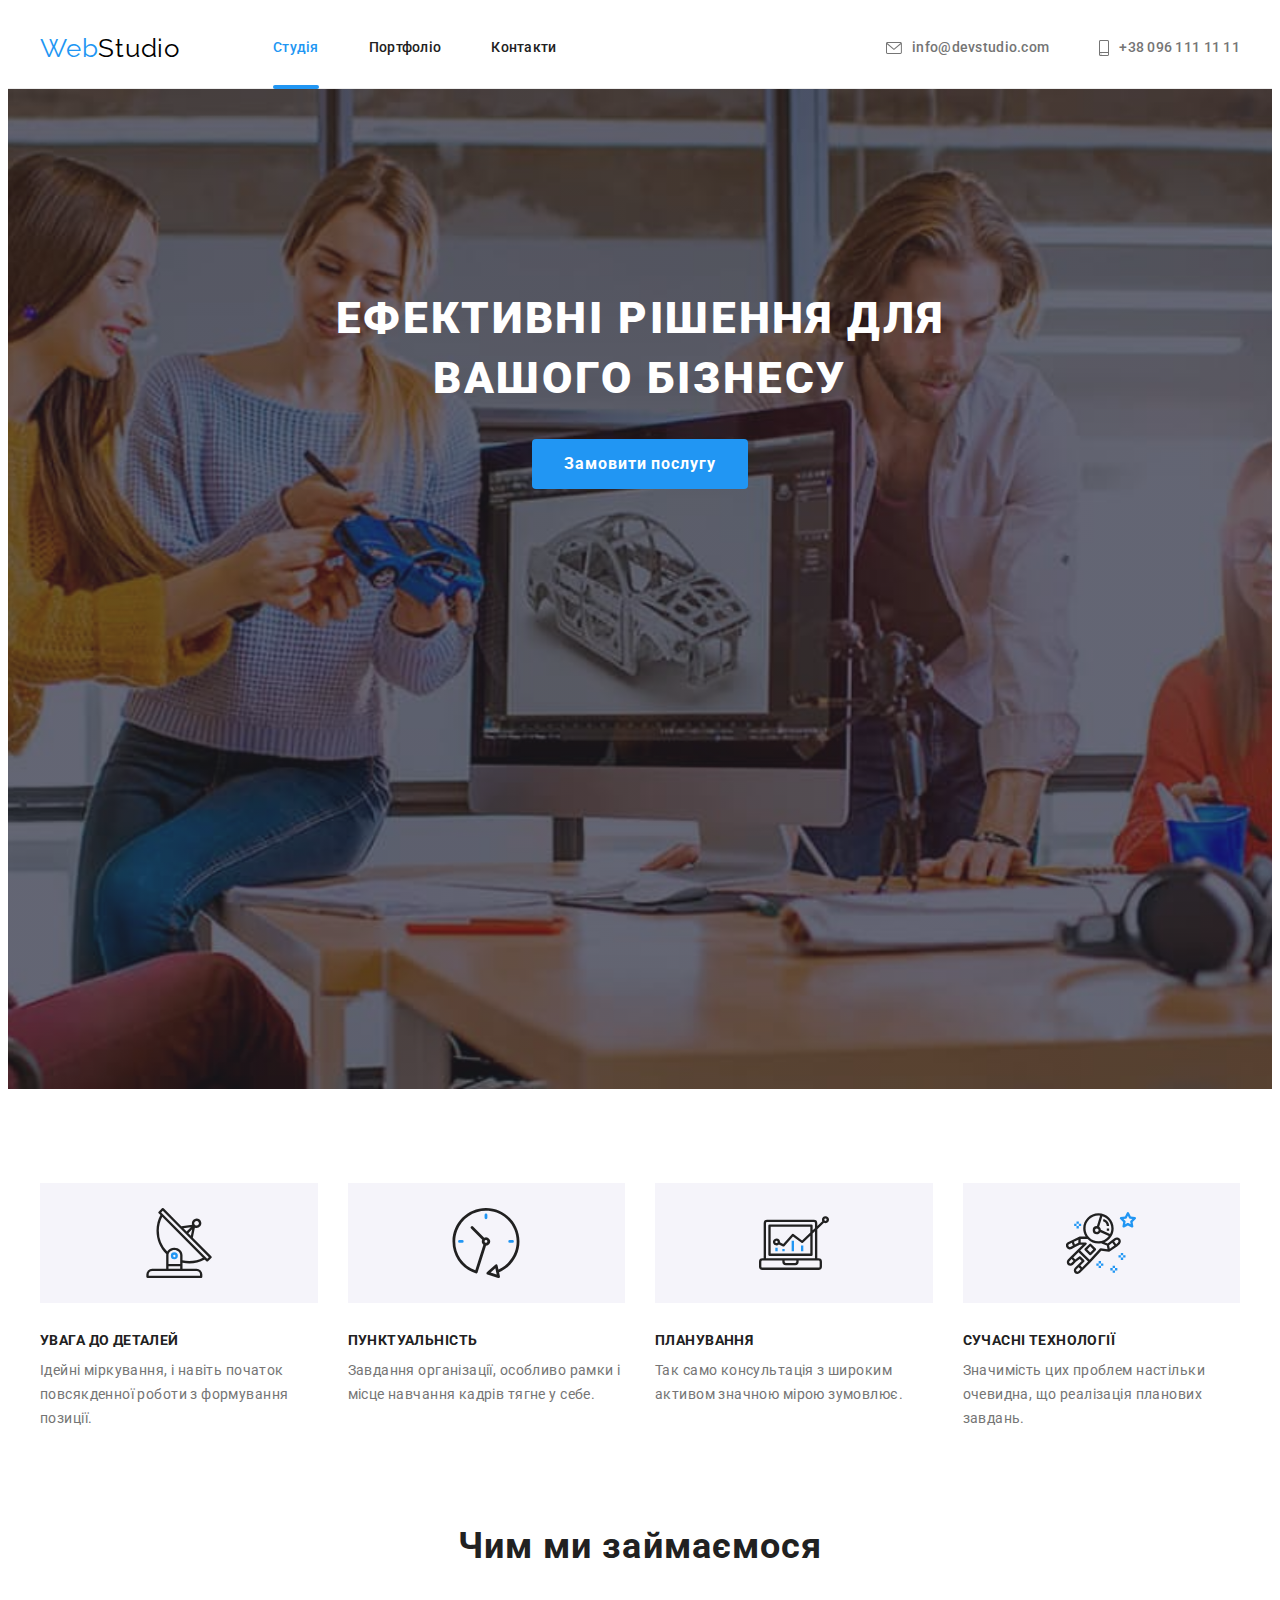
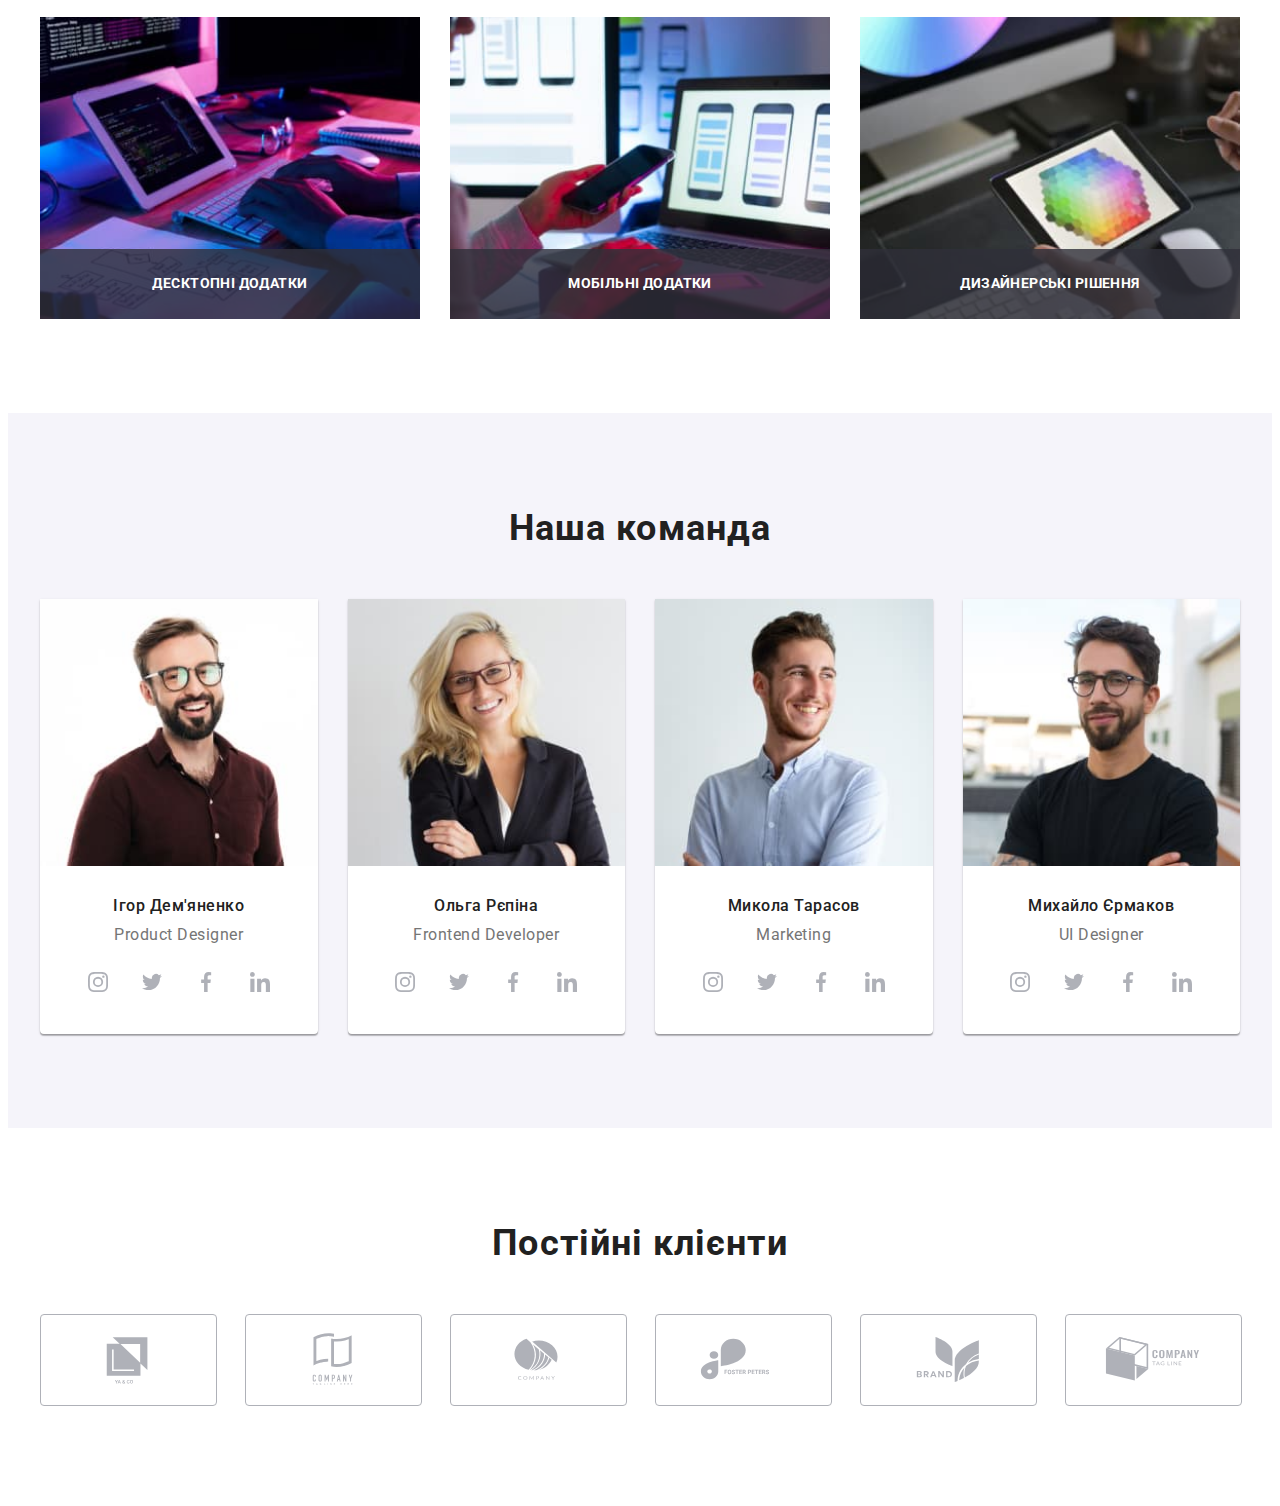
==== commit 5f2cd618: "fixed header" ====
--- a/index.html
+++ b/index.html
@@ -22,7 +22,7 @@
   </head>
   <body>
     <!-- Шапка сторінки -->
-    <!-- <header class="header">
+    <header class="header">
       <div class="container header__container">
         <nav class="navigation">
           <a href="./index.html" lang="en" class="logo">
@@ -59,7 +59,7 @@
           </li>
         </ul>
       </div>
-    </header> -->
+    </header>
     <main>
       <!-- Герой -->
       <section class="hero hero-section">
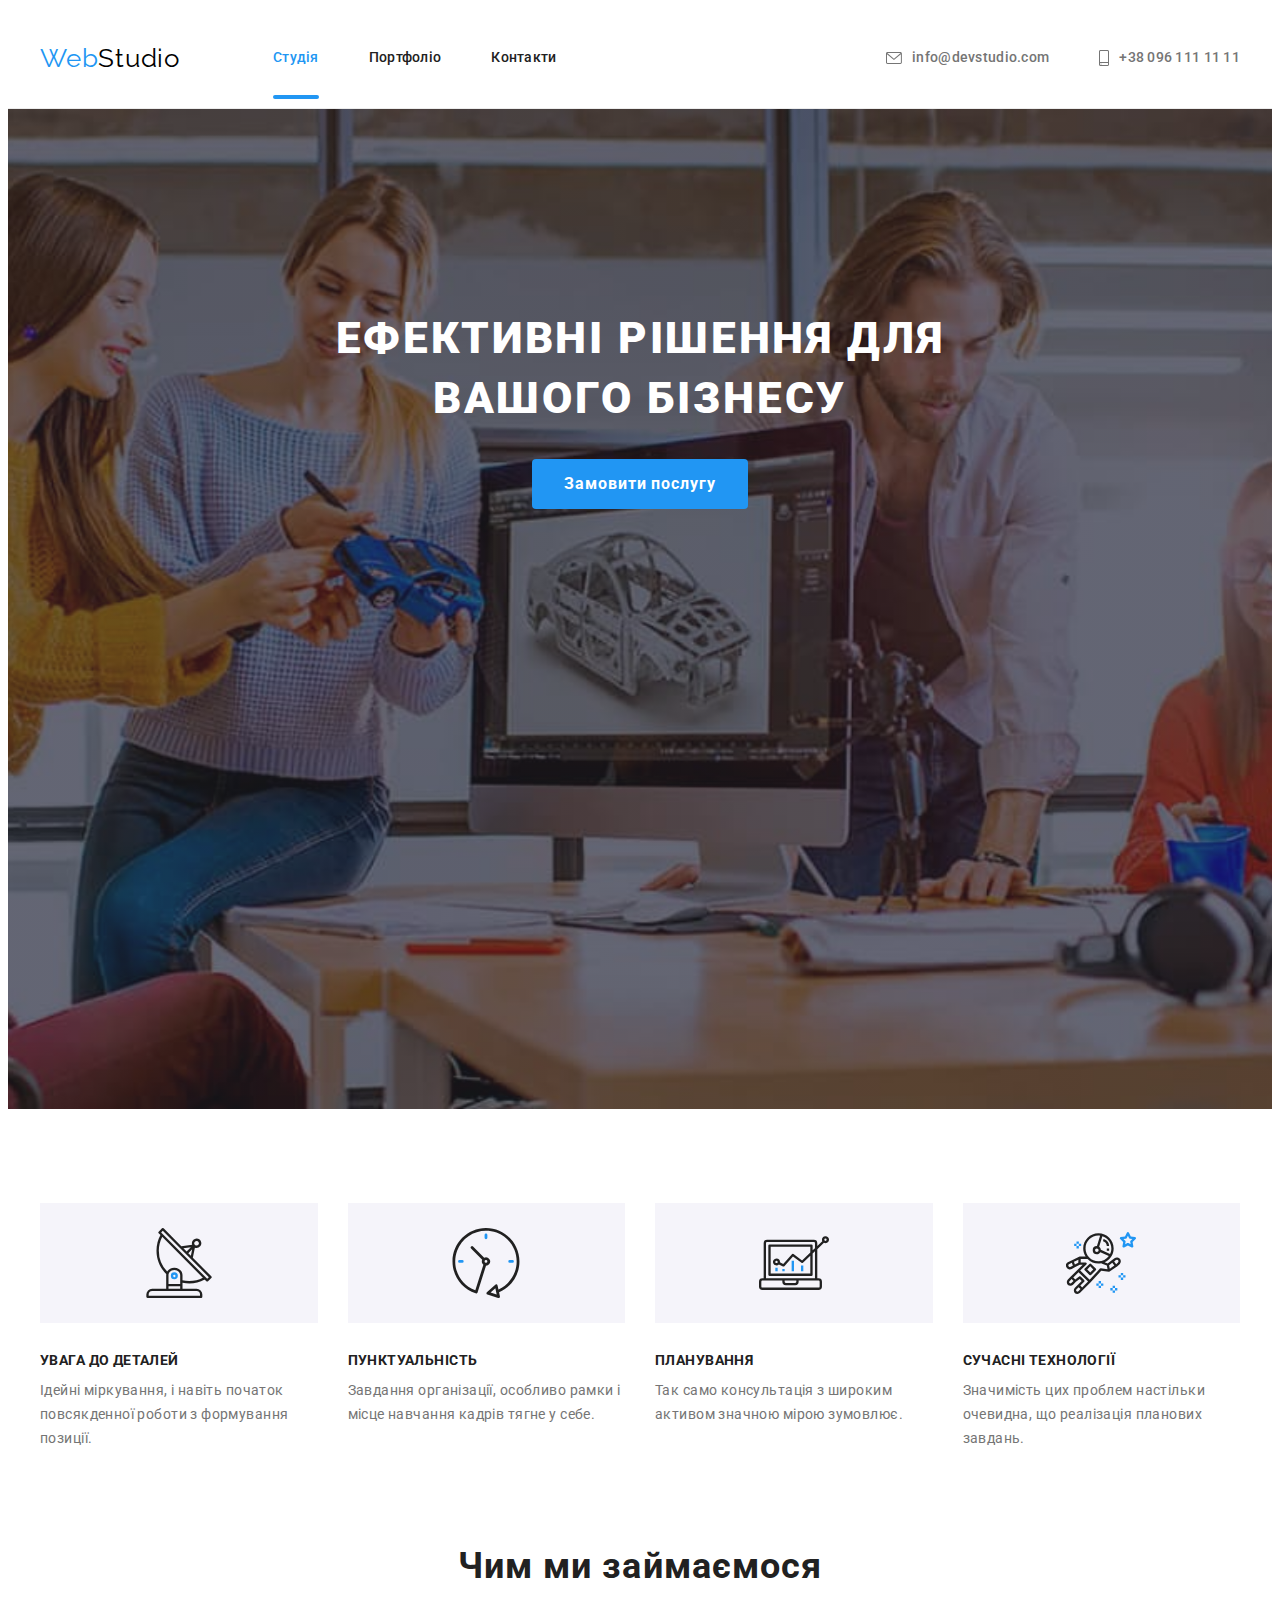
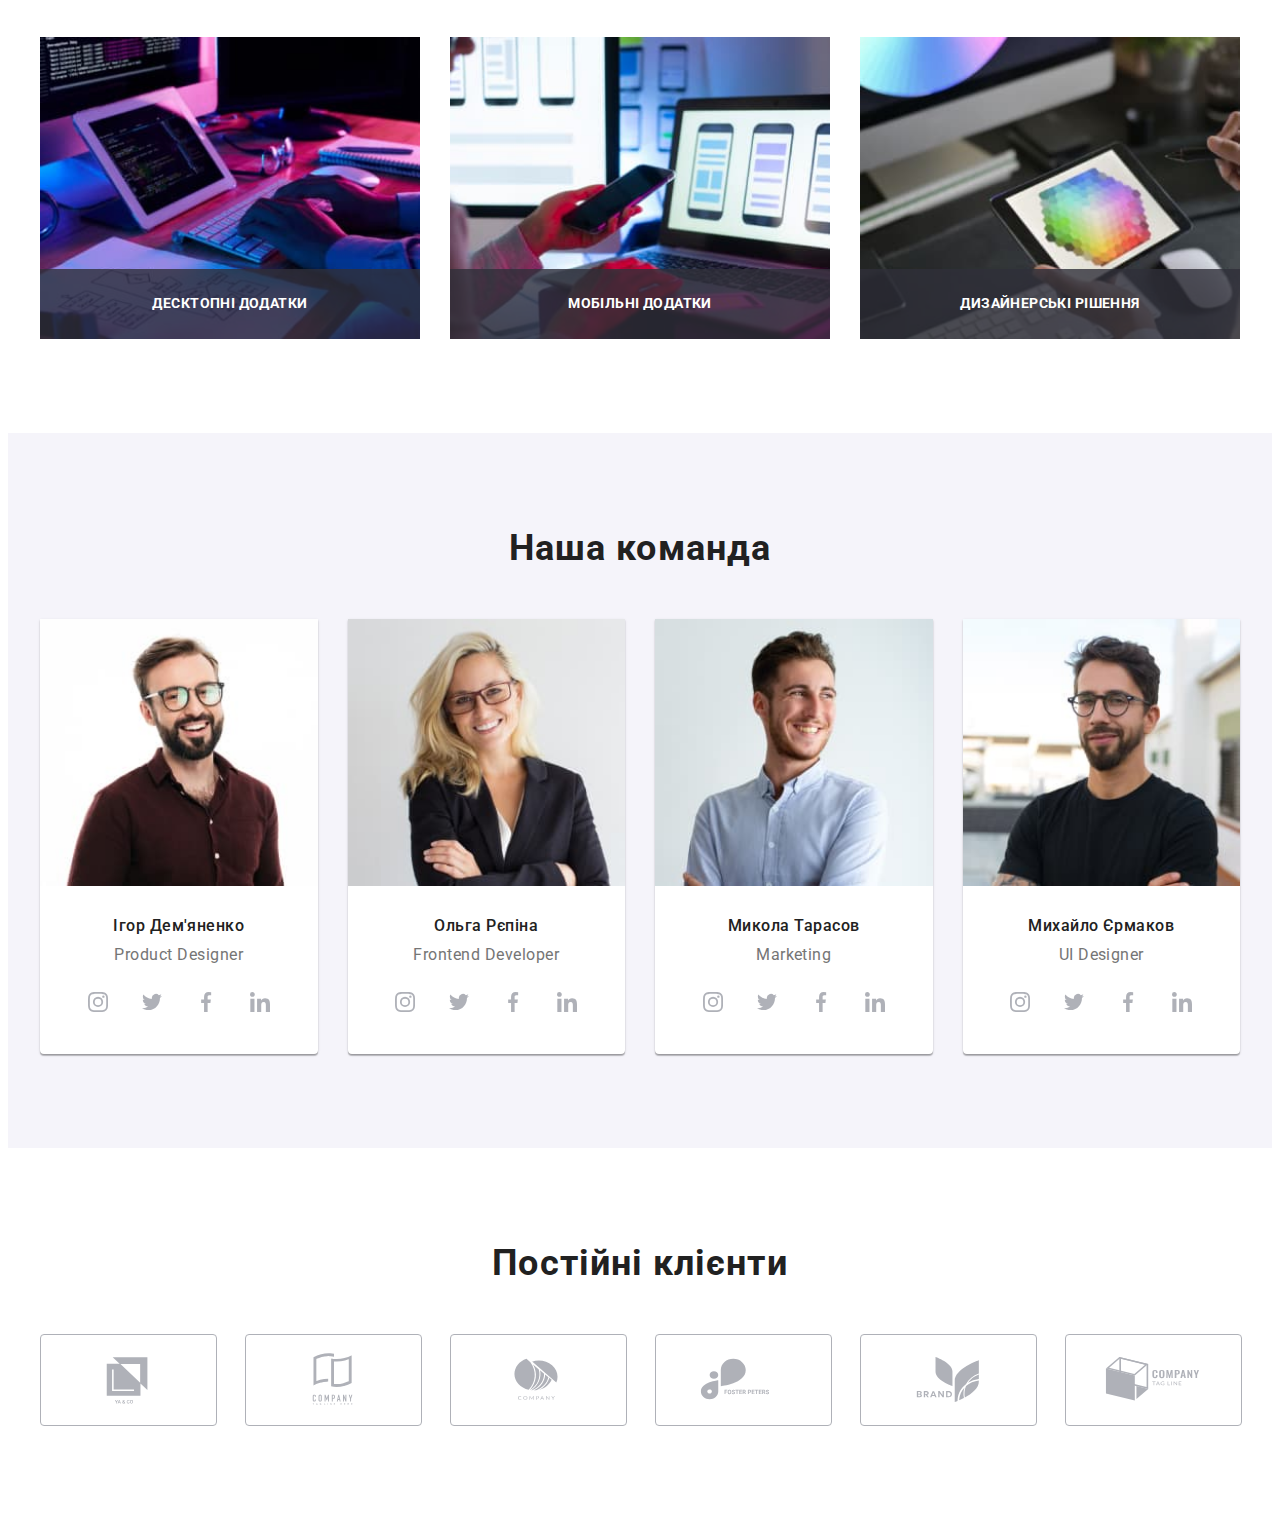
==== commit 415bb42f: "add menu-mob" ====
--- a/index.html
+++ b/index.html
@@ -58,6 +58,84 @@
             >
           </li>
         </ul>
+        <button type="button" class="menu-open menu-mob__btn" data-menu-open>
+          <svg class="menu-open__icon" width="40" height="40">
+            <use href="./images/icons.svg#icon-menu-open"></use>
+          </svg>
+        </button>
+      </div>
+      <!-- -----Мобільне вікно---------------------------- -->
+      <div class="menu-mob is-hidden" data-menu>
+        <div class="container container-mob">
+          <button type="button" class="menu-close menu-mob__btn" data-menu-close>
+            <svg class="menu-close__icon" width="40" height="40">
+              <use href="./images/icons.svg#icon-menu-close"></use>
+            </svg>
+          </button>
+          <div class="menu-mob-wrap">
+            <ul class="list menu-mob-list">
+              <li class="menu-mob-list__item">
+                <a href="./index.html" class="link studio">Студія</a>
+              </li>
+              <li class="menu-mob-list__item">
+                <a href="./portfolio.html" class="link">Портфоліо</a>
+              </li>
+              <li class="menu-mob-list__item">
+                <a href="#" class="link">Контакти</a>
+              </li>
+            </ul>
+          </div>
+          <div contacts-mob-wrap>
+            <ul class="list contacts-mob-list">
+              <li class="contacts-mob-list__item">
+                <a href="tel:+380961111111" class="link mob-link-tel"> +38 096 111 11 11</a>
+              </li>
+              <li class="contacts-mob-list__item">
+                <a href="mailto:info@devstudio.com" class="link mob-link-mail">
+                  info@devstudio.com</a
+                >
+              </li>
+            </ul>
+            <ul class="soc-mob-list list">
+              <li class="soc-mob-list__item">
+                <a
+                  class="link soc-mob-list__link"
+                  href=""
+                  target="_blank"
+                  rel="noopener noreferrer nofolow"
+                  >Instagram</a
+                >
+              </li>
+              <li class="soc-mob-list__item">
+                <a
+                  class="link soc-mob-list__link"
+                  href=""
+                  target="_blank"
+                  rel="noopener noreferrer nofolow"
+                  >Twitter</a
+                >
+              </li>
+              <li class="soc-mob-list__item">
+                <a
+                  class="link soc-mob-list__link"
+                  href=""
+                  target="_blank"
+                  rel="noopener noreferrer nofolow"
+                  >Facebook</a
+                >
+              </li>
+              <li class="soc-mob-list__item">
+                <a
+                  class="link soc-mob-list__link"
+                  href=""
+                  target="_blank"
+                  rel="noopener noreferrer nofolow"
+                  >LinkedIn</a
+                >
+              </li>
+            </ul>
+          </div>
+        </div>
       </div>
     </header>
     <main>
@@ -713,5 +791,6 @@
       </div>
     </div>
     <script src="./js/modal.js"></script>
+    <script src="./js/menu.js"></script>
   </body>
 </html>
--- a/css/main.min.css
+++ b/css/main.min.css
@@ -1 +1 @@
-:root{--primary-text-color: #212121;--secondary-text-color: #757575;--accent-color: #2196f3;--primary-white-color: #ffffff;--secondary-bg-color: #2f303a;--opacity-white-color: rgba(255, 255, 255, 0.6);--only-black: #000000;--rare-bg-color: #f5f4fa;--secondary-blue-color: #188ce8;--secondary-border-color: #eeeeee;--primary-btn-color: #f5f4fa;--icon-color: #afb1b8;--transition-hover-bg: background-color 250ms cubic-bezier(0.4, 0, 0.2, 1);--transition-hover-color: color 250ms cubic-bezier(0.4, 0, 0.2, 1);--transition-hover-shadow: box-shadow 250ms cubic-bezier(0.4, 0, 0.2, 1);--transition-hover-transform: transform 250ms cubic-bezier(0.4, 0, 0.2, 1);--transition-hover-border: border-color 250ms cubic-bezier(0.4, 0, 0.2, 1);--transition-hover-fill: fill 250ms cubic-bezier(0.4, 0, 0.2, 1);--gradient: linear-gradient(rgba(47, 48, 58, 0.4), rgba(47, 48, 58, 0.4))}p,h1,h2,h3,h4,h5,h6{margin:0}ul,ol{list-style:none;margin:0;padding:0}button{cursor:pointer}address{font-style:normal}img{display:block;max-width:100%;height:auto;width:100%}body{font-family:"Roboto",sans-serif;font-size:14px;color:var(--primary-text-color);background-color:var(--primary-white-color)}.section{padding-top:60px;padding-bottom:60px}@media screen and (min-width: 1200px){.section{padding-top:94px;padding-bottom:94px}}.list{list-style:none}.link{text-decoration:none}.visually-hidden{position:absolute;white-space:nowrap;width:1px;height:1px;overflow:hidden;border:0;padding:0;clip:rect(0 0 0 0);-webkit-clip-path:inset(50%);clip-path:inset(50%);margin:-1px}.container{width:100%;padding:0px 15px;margin:0 auto}@media screen and (min-width: 480px){.container{max-width:480px}}@media screen and (min-width: 768px){.container{max-width:768px}}@media screen and (min-width: 1200px){.container{max-width:1200px}}.title{font-size:36px;line-height:1.17;letter-spacing:.03em;text-align:center;margin-bottom:50px}.modal{width:528px;min-height:581px;position:absolute;top:50%;left:50%;padding:40px;background-color:var(--primary-white-color);box-shadow:0px 1px 3px rgba(0,0,0,.12),0px 1px 1px rgba(0,0,0,.14),0px 2px 1px rgba(0,0,0,.2);border-radius:4px;transform:translate(-50%, -50%) rotate(0) scale(1);transition:transform 1000ms ease-in-out,border-radius 1000ms ease-in-out}.backdrop.is-hidden .modal{transform:translate(-50%, -50%) rotate(-360deg) scale(0);border-radius:50%}.modal-title{font-weight:700;font-size:20px;line-height:1.15;letter-spacing:.03em;text-align:center;margin-bottom:12px}.modal-input{width:100%;height:40px;font-size:13px;padding-left:42px;outline:rgba(0,0,0,0);color:var(--secondary-text-color);border:1px solid rgba(33,33,33,.2);border-radius:4px;transition:var(--transition-hover-border)}.modal-input:focus{border-color:var(--accent-color)}.btn-close{width:30px;height:30px;position:absolute;top:8px;right:8px;display:flex;align-items:center;justify-content:center;color:var(--only-black);background-color:rgba(0,0,0,0);border-radius:50%;border:1px solid rgba(0,0,0,.1);transition:var(--transition-hover-color)}.btn-close-icon{fill:currentColor}.btn-close:hover .btn-close-icon{color:var(--accent-color)}.input-box{margin-bottom:10px}.input-label{display:block;margin-bottom:4px;font-size:12px;color:var(--secondary-text-color)}.input-wrap{position:relative}.comment-text{width:100%;height:120px;padding:12px 16px;font-size:13px;color:var(--secondary-text-color);border:1px solid rgba(33,33,33,.2);border-radius:4px;outline:rgba(0,0,0,0);resize:none;transition:var(--transition-hover-border)}.comment-text:focus{border-color:var(--accent-color)}.comment-text::-moz-placeholder{font-size:12px;color:rgba(117,117,117,.5)}.comment-text:-ms-input-placeholder{font-size:12px;color:rgba(117,117,117,.5)}.comment-text::placeholder{font-size:12px;color:rgba(117,117,117,.5)}.modal-input-icon{position:absolute;left:12px;top:50%;transform:translateY(-50%);transition:var(--transition-hover-fill)}.modal-input:focus+.modal-input-icon{fill:var(--accent-color)}.btn-send{padding:10px 52px;box-shadow:0px 4px 4px rgba(0,0,0,.15)}.logo{font-family:"Raleway",sans-serif;font-size:26px;line-height:1.19;letter-spacing:.03em;text-decoration:none;display:inline-block;color:var(--accent-color)}.navigation__logo{color:var(--only-black)}.footer-wrap__logo{color:var(--primary-white-color)}.backdrop{width:100%;height:100%;background-color:rgba(0,0,0,.2);position:fixed;top:0;transition:opacity 1000ms ease-in-out,visibility 1000ms ease-in-out}.backdrop.is-hidden{opacity:0;visibility:hidden;pointer-events:none}.btn{display:block;margin:0 auto;font-family:inherit;font-weight:700;font-size:16px;line-height:1.88;letter-spacing:.06em;border-color:rgba(0,0,0,0);border-radius:4px;border:none;color:var(--primary-white-color);background-color:var(--accent-color);transition:var(--transition-hover-bg)}.btn:hover,.btn:focus{background:var(--secondary-blue-color)}.input-box-privacy{margin-top:10px;margin-bottom:30px;display:flex;justify-content:center}.check-text{color:var(--secondary-text-color);display:flex;align-items:center}.check-text span{width:16px;height:15px;border:2px solid var(--primary-text-color);border-radius:3px;margin-right:8px;display:flex;align-items:center;justify-content:center;fill:rgba(0,0,0,0);transition:var(--transition-hover-bg),var(--transition-hover-border),var(--transition-hover-fill)}.check-input:checked+.check-text span{background-color:var(--accent-color);border-color:rgba(0,0,0,0);fill:var(--primary-white-color)}.check-input:focus+.check-text span{border-color:var(--accent-color)}.check-link{position:relative;color:var(--accent-color);margin-left:4px}.check-link::after{position:absolute;bottom:0px;content:"";display:block;width:100%;height:1px;background-color:var(--accent-color)}.soc-list{display:flex;justify-content:center;gap:10px}.soc-item{width:44px;height:44px}.soc-link{display:flex;align-items:center;justify-content:center;width:100%;height:100%;border-radius:50%}.header{border-bottom:1px solid #ececec}.header__container{display:flex;align-items:center}.navigation{display:flex;align-items:center}.navigation__menu{display:flex;gap:50px;margin-left:93px}.navigation__menu .link{font-weight:500;line-height:1.14;letter-spacing:.02em;color:var(--primary-text-color);display:block;padding:32px 0px;transition:var(--transition-hover-color)}.navigation__menu .link:hover,.navigation__menu .link:focus,.navigation__menu .link:active{color:var(--accent-color)}.navigation__menu .link.current{color:var(--accent-color);position:relative}.current::after{position:absolute;bottom:-1px;content:"";display:block;width:100%;height:4px;background-color:var(--accent-color);border-radius:2px}.header__contacts{display:flex;gap:50px;margin-left:auto;align-items:center}.header__contacts .link{font-weight:500;line-height:1.14;letter-spacing:.02em;color:var(--secondary-text-color);display:flex;align-items:center;transition:var(--transition-hover-color)}.header__contacts .link:hover,.header__contacts .link:focus{color:var(--accent-color)}.contacts__icon{fill:currentColor;margin-right:10px}.hero-section{text-align:center;padding-left:auto;padding-right:auto;padding-top:118px;padding-bottom:118px;background-color:var(--secondary-bg-color);max-width:480px;height:400px;margin-left:auto;margin-right:auto;background-image:var(--gradient),url(../images/bg-hero-mob.jpg);background-repeat:no-repeat;background-position:center;background-size:cover}@media(min-device-pixel-ratio: 2),(-webkit-min-device-pixel-ratio: 2),(min-resolution: 192dpi),(min-resolution: 2dppx){.hero-section{background-image:var(--gradient),url(../images/bg-hero-mob-2x.jpg)}}@media screen and (min-width: 768px){.hero-section{max-width:768px;background-image:var(--gradient),url(../images/bg-hero-tab.jpg)}}@media screen and (min-width: 768px)and (min-device-pixel-ratio: 2),screen and (min-width: 768px)and (-webkit-min-device-pixel-ratio: 2),screen and (min-width: 768px)and (min-resolution: 192dpi),screen and (min-width: 768px)and (min-resolution: 2dppx){.hero-section{background-image:var(--gradient),url(../images/bg-hero-tab-2x.jpg)}}@media screen and (min-width: 1200px){.hero-section{max-width:1600px;height:600px;padding-top:200px;padding-bottom:200px;background-image:var(--gradient),url(../images/background-hero.jpg)}}@media screen and (min-width: 1200px)and (min-device-pixel-ratio: 2),screen and (min-width: 1200px)and (-webkit-min-device-pixel-ratio: 2),screen and (min-width: 1200px)and (min-resolution: 192dpi),screen and (min-width: 1200px)and (min-resolution: 2dppx){.hero-section{background-image:var(--gradient),url(../images/bg-hero-des-2x.jpg)}}.hero-section__container{align-items:center}.hero-section__title{font-weight:900;font-size:26px;line-height:1.62;letter-spacing:.06em;text-transform:uppercase;display:inline-block;margin-bottom:30px;max-width:360px;color:var(--primary-white-color)}@media screen and (min-width: 1200px){.hero-section__title{max-width:696px;font-weight:900;font-size:44px;line-height:1.36;letter-spacing:.06em}}.hero-section__btn{padding:10px 32px}.benefits{padding-top:60px;padding-bottom:60px}@media screen and (min-width: 1200px){.benefits{padding-top:94px;padding-bottom:0px}}.benefits__container{display:flex}.benefits__list{display:flex;flex-wrap:wrap;gap:30px}.benefits__item{width:100%}@media screen and (min-width: 768px){.benefits__item{flex-basis:calc((100% - 30px)/2)}}@media screen and (min-width: 1200px){.benefits__item{flex-basis:calc((100% - 90px)/4)}}.benefits__title{font-size:14px;line-height:1.14;letter-spacing:.03em;text-transform:uppercase;margin-bottom:10px}.benefits__text{line-height:1.71;letter-spacing:.03em;color:var(--secondary-text-color)}.benefits__box{display:flex;justify-content:center;align-items:center;width:100%;height:120px;margin-bottom:30px;background-color:var(--rare-bg-color)}@media screen and (max-width: 1199px){.examples{display:none}}.examples-list{display:flex;gap:30px}.examples-list__item{flex-basis:calc((100% - 60px)/3)}.examples-list__wrap{position:relative}.examples-list__text{font-weight:700;line-height:1.14;letter-spacing:.03em;text-transform:uppercase;color:var(--primary-white-color);display:flex;align-items:center;justify-content:center;padding-top:27px;padding-bottom:27px;position:absolute;bottom:0;width:100%;background-color:rgba(47,48,58,.8)}.team{background-color:var(--rare-bg-color)}.team-list{display:flex;flex-wrap:wrap;gap:30px}.team-list__item{width:100%;box-shadow:0px 1px 3px rgba(0,0,0,.12),0px 1px 1px rgba(0,0,0,.14),0px 2px 1px rgba(0,0,0,.2);border-radius:0px 0px 4px 4px;background-color:var(--primary-white-color)}@media screen and (min-width: 768px){.team-list__item{flex-basis:calc((100% - 30px)/2)}}@media screen and (min-width: 1200px){.team-list__item{flex-basis:calc((100% - 90px)/4)}}.team-wrap{align-items:center;padding-top:30px;padding-bottom:30px}.team-wrap__title{margin-bottom:10px;font-weight:500;font-size:16px;line-height:1.19;letter-spacing:.03em;text-align:center}.team-wrap__text{color:var(--secondary-text-color);margin-bottom:16px;font-size:16px;line-height:1.19;letter-spacing:.03em;text-align:center}.team-soc__link{color:var(--icon-color);transition:var(--transition-hover-color),var(--transition-hover-bg)}.team-soc__link:hover,.team-soc__link:focus{color:var(--primary-white-color);background-color:var(--accent-color);outline:none}.team-soc__icon{fill:currentColor}.client-list{display:flex;flex-wrap:wrap;gap:30px}.client-list__item{height:90px;flex-basis:calc((100% - 30px)/2)}@media screen and (min-width: 768px){.client-list__item{flex-basis:calc((100% - 60px)/3)}}@media screen and (min-width: 1200px){.client-list__item{flex-basis:calc((100% - 150px)/6)}}.client-list__link{display:flex;align-items:center;justify-content:center;width:100%;height:100%;border:1px solid #afb1b8;border-radius:4px;color:var(--icon-color);transition:var(--transition-hover-border)}.client-list__link:hover,.client-list__link:focus{border-color:var(--accent-color);outline:none}.client-list__icon{fill:currentColor;transition:var(--transition-hover-fill)}.client-list__link:hover .client-list__icon,.client-list__link:focus .client-list__icon{fill:var(--accent-color)}.footer{padding-top:60px;padding-bottom:60px;background-color:var(--secondary-bg-color)}.footer__container{display:flex;align-items:baseline}.footer-wrap__address{margin-top:20px}.footer-list__item:not(:last-child){margin-bottom:9px}.footer-list__item>.link{font-style:normal;font-weight:400;line-height:1.71;letter-spacing:.03em;display:block;color:var(--opacity-white-color);transition:var(--transition-hover-color)}.footer-list__item>.link:hover,.footer-list__item>.link:focus{color:var(--accent-color)}.footer-list__item>.address-link{color:var(--primary-white-color)}.footer__social{margin-left:70px}.text{font-weight:700;line-height:1.14;letter-spacing:.03em;text-transform:uppercase;color:var(--primary-white-color);margin-bottom:20px}.social-list__link{color:var(--primary-white-color);background-color:rgba(255,255,255,.1);transition:var(--transition-hover-bg)}.social-list__link:hover,.social-list__link:focus{background-color:var(--accent-color);outline:none}.social-list__icon{fill:currentColor}.footer__submit{margin-left:93px}.submit-search{display:flex;align-items:center}.submit-search__input{width:358px;height:50px;margin-right:12px;padding-left:16px;font-size:16px;line-height:1.25;letter-spacing:.03em;color:rgba(255,255,255,.6);background-color:rgba(0,0,0,0);border:1px solid rgba(255,255,255,.3);filter:drop-shadow(0px 4px 4px rgba(0, 0, 0, 0.15));border-radius:4px}.submit-search__btn{display:flex;justify-content:center;align-items:center;gap:10px;width:200px;height:50px;box-shadow:0px 4px 4px rgba(0,0,0,.15)}.submit-search__icon{fill:var(--primary-white-color)}.btn-list{display:flex;gap:8px;margin:0 auto;margin-bottom:50px;justify-content:center}.portfolio-btn{font-family:inherit;font-weight:500;font-size:16px;line-height:1.62;letter-spacing:.03em;text-align:center;background-color:var(--primary-btn-color);border-color:rgba(0,0,0,0);border-radius:4px;border:none;display:inline-block;padding:6px 22px;min-width:73px;transition:var(--transition-hover-color),var(--transition-hover-bg),var(--transition-hover-shadow)}.portfolio-btn:hover,.portfolio-btn:focus{color:var(--primary-white-color);background-color:var(--accent-color);box-shadow:0px 3px 1px rgba(0,0,0,.1),0px 1px 2px rgba(0,0,0,.08),0px 2px 2px rgba(0,0,0,.12)}.project-list{display:flex;flex-wrap:wrap;gap:30px}.project-img-wrap{position:relative;overflow:hidden}.project-up-text{font-size:18px;line-height:1.56;letter-spacing:.03em;color:var(--primary-white-color);position:absolute;top:0;padding:63px 24px;height:100%;transform:translateY(100%);transition:var(--transition-hover-transform);overflow:auto;background-color:rgba(33,150,243,.9)}.project-item:hover .project-up-text{transform:translateY(0)}.project-wrap{padding:20px 24px;border:1px solid #eee;border-top:none}.project-title{font-size:18px;line-height:2;letter-spacing:.06em;margin-bottom:4px;color:var(--primary-text-color)}.project-el{font-size:16px;line-height:1.88;letter-spacing:.03em;color:var(--secondary-text-color)}.project-item{width:calc((100% - 60px)/3)}.project-item>.link{display:block}.project-item>.link:hover,.project-item>.link:focus{box-shadow:0px 1px 1px rgba(0,0,0,.12),0px 4px 4px rgba(0,0,0,.06),1px 4px 6px rgba(0,0,0,.16)}/*# sourceMappingURL=main.min.css.map */+:root{--primary-text-color: #212121;--secondary-text-color: #757575;--accent-color: #2196f3;--primary-white-color: #ffffff;--secondary-bg-color: #2f303a;--opacity-white-color: rgba(255, 255, 255, 0.6);--only-black: #000000;--rare-bg-color: #f5f4fa;--secondary-blue-color: #188ce8;--secondary-border-color: #eeeeee;--primary-btn-color: #f5f4fa;--icon-color: #afb1b8;--transition-hover-bg: background-color 250ms cubic-bezier(0.4, 0, 0.2, 1);--transition-hover-color: color 250ms cubic-bezier(0.4, 0, 0.2, 1);--transition-hover-shadow: box-shadow 250ms cubic-bezier(0.4, 0, 0.2, 1);--transition-hover-transform: transform 250ms cubic-bezier(0.4, 0, 0.2, 1);--transition-hover-border: border-color 250ms cubic-bezier(0.4, 0, 0.2, 1);--transition-hover-fill: fill 250ms cubic-bezier(0.4, 0, 0.2, 1);--gradient: linear-gradient(rgba(47, 48, 58, 0.4), rgba(47, 48, 58, 0.4))}p,h1,h2,h3,h4,h5,h6{margin:0}ul,ol{list-style:none;margin:0;padding:0}button{cursor:pointer}address{font-style:normal}img{display:block;max-width:100%;height:auto;width:100%}body{font-family:"Roboto",sans-serif;font-size:14px;color:var(--primary-text-color);background-color:var(--primary-white-color)}.section{padding-top:60px;padding-bottom:60px}@media screen and (min-width: 1200px){.section{padding-top:94px;padding-bottom:94px}}.list{list-style:none}.link{text-decoration:none}.is-hidden{opacity:0;visibility:hidden;pointer-events:none}.visually-hidden{position:absolute;white-space:nowrap;width:1px;height:1px;overflow:hidden;border:0;padding:0;clip:rect(0 0 0 0);-webkit-clip-path:inset(50%);clip-path:inset(50%);margin:-1px}.container{width:100%;padding:0px 15px;margin:0 auto}@media screen and (min-width: 480px){.container{max-width:480px}}@media screen and (min-width: 768px){.container{max-width:768px}}@media screen and (min-width: 1200px){.container{max-width:1200px}}.title{font-size:36px;line-height:1.17;letter-spacing:.03em;text-align:center;margin-bottom:50px}.modal{width:528px;min-height:581px;position:absolute;top:50%;left:50%;padding:40px;background-color:var(--primary-white-color);box-shadow:0px 1px 3px rgba(0,0,0,.12),0px 1px 1px rgba(0,0,0,.14),0px 2px 1px rgba(0,0,0,.2);border-radius:4px;transform:translate(-50%, -50%) rotate(0) scale(1);transition:transform 1000ms ease-in-out,border-radius 1000ms ease-in-out}.backdrop.is-hidden .modal{transform:translate(-50%, -50%) rotate(-360deg) scale(0);border-radius:50%}.modal-title{font-weight:700;font-size:20px;line-height:1.15;letter-spacing:.03em;text-align:center;margin-bottom:12px}.modal-input{width:100%;height:40px;font-size:13px;padding-left:42px;outline:rgba(0,0,0,0);color:var(--secondary-text-color);border:1px solid rgba(33,33,33,.2);border-radius:4px;transition:var(--transition-hover-border)}.modal-input:focus{border-color:var(--accent-color)}.btn-close{width:30px;height:30px;position:absolute;top:8px;right:8px;display:flex;align-items:center;justify-content:center;color:var(--only-black);background-color:rgba(0,0,0,0);border-radius:50%;border:1px solid rgba(0,0,0,.1);transition:var(--transition-hover-color)}.btn-close-icon{fill:currentColor}.btn-close:hover .btn-close-icon{color:var(--accent-color)}.input-box{margin-bottom:10px}.input-label{display:block;margin-bottom:4px;font-size:12px;color:var(--secondary-text-color)}.input-wrap{position:relative}.comment-text{width:100%;height:120px;padding:12px 16px;font-size:13px;color:var(--secondary-text-color);border:1px solid rgba(33,33,33,.2);border-radius:4px;outline:rgba(0,0,0,0);resize:none;transition:var(--transition-hover-border)}.comment-text:focus{border-color:var(--accent-color)}.comment-text::-moz-placeholder{font-size:12px;color:rgba(117,117,117,.5)}.comment-text:-ms-input-placeholder{font-size:12px;color:rgba(117,117,117,.5)}.comment-text::placeholder{font-size:12px;color:rgba(117,117,117,.5)}.modal-input-icon{position:absolute;left:12px;top:50%;transform:translateY(-50%);transition:var(--transition-hover-fill)}.modal-input:focus+.modal-input-icon{fill:var(--accent-color)}.btn-send{padding:10px 52px;box-shadow:0px 4px 4px rgba(0,0,0,.15)}.logo{font-family:"Raleway",sans-serif;font-size:26px;line-height:1.19;letter-spacing:.03em;text-decoration:none;display:inline-block;color:var(--accent-color)}.navigation__logo{color:var(--only-black)}.footer-wrap__logo{color:var(--primary-white-color)}.backdrop{width:100%;height:100%;background-color:rgba(0,0,0,.2);position:fixed;top:0;transition:opacity 1000ms ease-in-out,visibility 1000ms ease-in-out}.btn{display:block;margin:0 auto;font-family:inherit;font-weight:700;font-size:16px;line-height:1.88;letter-spacing:.06em;border-color:rgba(0,0,0,0);border-radius:4px;border:none;color:var(--primary-white-color);background-color:var(--accent-color);transition:var(--transition-hover-bg)}.btn:hover,.btn:focus{background:var(--secondary-blue-color)}.input-box-privacy{margin-top:10px;margin-bottom:30px;display:flex;justify-content:center}.check-text{color:var(--secondary-text-color);display:flex;align-items:center}.check-text span{width:16px;height:15px;border:2px solid var(--primary-text-color);border-radius:3px;margin-right:8px;display:flex;align-items:center;justify-content:center;fill:rgba(0,0,0,0);transition:var(--transition-hover-bg),var(--transition-hover-border),var(--transition-hover-fill)}.check-input:checked+.check-text span{background-color:var(--accent-color);border-color:rgba(0,0,0,0);fill:var(--primary-white-color)}.check-input:focus+.check-text span{border-color:var(--accent-color)}.check-link{position:relative;color:var(--accent-color);margin-left:4px}.check-link::after{position:absolute;bottom:0px;content:"";display:block;width:100%;height:1px;background-color:var(--accent-color)}.soc-list{display:flex;justify-content:center;gap:10px}.soc-item{width:44px;height:44px}.soc-link{display:flex;align-items:center;justify-content:center;width:100%;height:100%;border-radius:50%}.header{border-bottom:1px solid #ececec}.header__container{display:flex;align-items:center;padding-top:10px;padding-bottom:10px}.navigation{display:flex;align-items:center}.navigation__menu{display:none;gap:50px;margin-left:93px}@media screen and (min-width: 768px){.navigation__menu{display:flex}}.navigation__menu .link{font-weight:500;line-height:1.14;letter-spacing:.02em;color:var(--primary-text-color);display:block;padding:32px 0px;transition:var(--transition-hover-color)}.navigation__menu .link:hover,.navigation__menu .link:focus,.navigation__menu .link:active{color:var(--accent-color)}.navigation__menu .link.current{color:var(--accent-color);position:relative}.current::after{position:absolute;bottom:-1px;content:"";display:block;width:100%;height:4px;background-color:var(--accent-color);border-radius:2px}.header__contacts{display:none;gap:50px;margin-left:auto;align-items:center}@media screen and (min-width: 768px){.header__contacts{display:flex}}.header__contacts .link{font-weight:500;line-height:1.14;letter-spacing:.02em;color:var(--secondary-text-color);display:flex;align-items:center;transition:var(--transition-hover-color)}.header__contacts .link:hover,.header__contacts .link:focus{color:var(--accent-color)}.contacts__icon{fill:currentColor;margin-right:10px}.menu-mob__btn{display:block;background-color:rgba(0,0,0,0);border:none;padding:0}.menu-open{margin-left:auto}@media screen and (min-width: 768px){.menu-open{display:none}}.menu-mob{width:100vw;height:100vh;top:0;position:fixed;background-color:var(--primary-white-color);z-index:1}.container-mob{position:relative;padding:48px 40px;height:100%;display:flex;flex-direction:column;justify-content:space-between;overflow:auto}.menu-close{position:absolute;top:10px;right:15px}.menu-close:focus{color:var(--accent-color)}.menu-close__icon{fill:currentColor}.menu-mob-list{margin-bottom:64px}.menu-mob-list__item:not(:last-child){margin-bottom:32px}.menu-mob-list__item .link{font-weight:500;font-size:35px;line-height:1.18;letter-spacing:.02em;color:var(--primary-text-color)}@media screen and (min-width: 480px){.menu-mob-list__item .link{font-weight:500;font-size:40px;line-height:1.18;letter-spacing:.02em;color:var(--primary-text-color)}}.menu-mob-list__item .studio{color:var(--accent-color)}.contacts-mob-list{margin-bottom:64px}.contacts-mob-list__item:not(:last-child){margin-bottom:32px}.mob-link-tel{font-weight:500;font-size:26px;line-height:1.18;letter-spacing:.02em;color:var(--accent-color)}@media screen and (min-width: 480px){.mob-link-tel{font-weight:500;font-size:34px;line-height:1.18;letter-spacing:.02em;color:var(--accent-color)}}.mob-link-mail{font-weight:500;font-size:24px;line-height:1.17;letter-spacing:.02em;color:var(--secondary-text-color)}.soc-mob-list{display:flex}.soc-mob-list__item:not(:first-child){margin-left:10px;position:relative}.soc-mob-list__item:not(:first-child)::before{position:absolute;content:"";left:-5px;width:2px;height:22px;background-color:rgba(33,33,33,.2)}@media screen and (min-width: 480px){.soc-mob-list__item:not(:first-child){margin-left:20px}.soc-mob-list__item:not(:first-child)::before{content:"";left:-10px}}.soc-mob-list__link{font-weight:500;font-size:14px;line-height:1.17;letter-spacing:.02em;color:var(--accent-color)}@media screen and (min-width: 480px){.soc-mob-list__link{font-weight:500;font-size:18px;line-height:1.22;letter-spacing:.02em;color:var(--accent-color)}}.hero-section{text-align:center;padding-left:auto;padding-right:auto;padding-top:118px;padding-bottom:118px;background-color:var(--secondary-bg-color);max-width:480px;height:400px;margin-left:auto;margin-right:auto;background-image:var(--gradient),url(../images/bg-hero-mob.jpg);background-repeat:no-repeat;background-position:center;background-size:cover}@media(min-device-pixel-ratio: 2),(-webkit-min-device-pixel-ratio: 2),(min-resolution: 192dpi),(min-resolution: 2dppx){.hero-section{background-image:var(--gradient),url(../images/bg-hero-mob-2x.jpg)}}@media screen and (min-width: 768px){.hero-section{max-width:768px;background-image:var(--gradient),url(../images/bg-hero-tab.jpg)}}@media screen and (min-width: 768px)and (min-device-pixel-ratio: 2),screen and (min-width: 768px)and (-webkit-min-device-pixel-ratio: 2),screen and (min-width: 768px)and (min-resolution: 192dpi),screen and (min-width: 768px)and (min-resolution: 2dppx){.hero-section{background-image:var(--gradient),url(../images/bg-hero-tab-2x.jpg)}}@media screen and (min-width: 1200px){.hero-section{max-width:1600px;height:600px;padding-top:200px;padding-bottom:200px;background-image:var(--gradient),url(../images/background-hero.jpg)}}@media screen and (min-width: 1200px)and (min-device-pixel-ratio: 2),screen and (min-width: 1200px)and (-webkit-min-device-pixel-ratio: 2),screen and (min-width: 1200px)and (min-resolution: 192dpi),screen and (min-width: 1200px)and (min-resolution: 2dppx){.hero-section{background-image:var(--gradient),url(../images/bg-hero-des-2x.jpg)}}.hero-section__container{align-items:center}.hero-section__title{font-weight:900;font-size:26px;line-height:1.62;letter-spacing:.06em;text-transform:uppercase;display:inline-block;margin-bottom:30px;max-width:360px;color:var(--primary-white-color)}@media screen and (min-width: 1200px){.hero-section__title{max-width:696px;font-weight:900;font-size:44px;line-height:1.36;letter-spacing:.06em}}.hero-section__btn{padding:10px 32px}.benefits{padding-top:60px;padding-bottom:60px}@media screen and (min-width: 1200px){.benefits{padding-top:94px;padding-bottom:0px}}.benefits__container{display:flex}.benefits__list{display:flex;flex-wrap:wrap;gap:30px}.benefits__item{width:100%}@media screen and (min-width: 768px){.benefits__item{flex-basis:calc((100% - 30px)/2)}}@media screen and (min-width: 1200px){.benefits__item{flex-basis:calc((100% - 90px)/4)}}.benefits__title{font-size:14px;line-height:1.14;letter-spacing:.03em;text-transform:uppercase;margin-bottom:10px}.benefits__text{line-height:1.71;letter-spacing:.03em;color:var(--secondary-text-color)}.benefits__box{display:flex;justify-content:center;align-items:center;width:100%;height:120px;margin-bottom:30px;background-color:var(--rare-bg-color)}@media screen and (max-width: 1199px){.examples{display:none}}.examples-list{display:flex;gap:30px}.examples-list__item{flex-basis:calc((100% - 60px)/3)}.examples-list__wrap{position:relative}.examples-list__text{font-weight:700;line-height:1.14;letter-spacing:.03em;text-transform:uppercase;color:var(--primary-white-color);display:flex;align-items:center;justify-content:center;padding-top:27px;padding-bottom:27px;position:absolute;bottom:0;width:100%;background-color:rgba(47,48,58,.8)}.team{background-color:var(--rare-bg-color)}.team-list{display:flex;flex-wrap:wrap;gap:30px}.team-list__item{width:100%;box-shadow:0px 1px 3px rgba(0,0,0,.12),0px 1px 1px rgba(0,0,0,.14),0px 2px 1px rgba(0,0,0,.2);border-radius:0px 0px 4px 4px;background-color:var(--primary-white-color)}@media screen and (min-width: 768px){.team-list__item{flex-basis:calc((100% - 30px)/2)}}@media screen and (min-width: 1200px){.team-list__item{flex-basis:calc((100% - 90px)/4)}}.team-wrap{align-items:center;padding-top:30px;padding-bottom:30px}.team-wrap__title{margin-bottom:10px;font-weight:500;font-size:16px;line-height:1.19;letter-spacing:.03em;text-align:center}.team-wrap__text{color:var(--secondary-text-color);margin-bottom:16px;font-size:16px;line-height:1.19;letter-spacing:.03em;text-align:center}.team-soc__link{color:var(--icon-color);transition:var(--transition-hover-color),var(--transition-hover-bg)}.team-soc__link:hover,.team-soc__link:focus{color:var(--primary-white-color);background-color:var(--accent-color);outline:none}.team-soc__icon{fill:currentColor}.client-list{display:flex;flex-wrap:wrap;gap:30px}.client-list__item{height:90px;flex-basis:calc((100% - 30px)/2)}@media screen and (min-width: 768px){.client-list__item{flex-basis:calc((100% - 60px)/3)}}@media screen and (min-width: 1200px){.client-list__item{flex-basis:calc((100% - 150px)/6)}}.client-list__link{display:flex;align-items:center;justify-content:center;width:100%;height:100%;border:1px solid #afb1b8;border-radius:4px;color:var(--icon-color);transition:var(--transition-hover-border)}.client-list__link:hover,.client-list__link:focus{border-color:var(--accent-color);outline:none}.client-list__icon{fill:currentColor;transition:var(--transition-hover-fill)}.client-list__link:hover .client-list__icon,.client-list__link:focus .client-list__icon{fill:var(--accent-color)}.footer{padding-top:60px;padding-bottom:60px;background-color:var(--secondary-bg-color)}.footer__container{display:flex;align-items:baseline}.footer-wrap__address{margin-top:20px}.footer-list__item:not(:last-child){margin-bottom:9px}.footer-list__item>.link{font-style:normal;font-weight:400;line-height:1.71;letter-spacing:.03em;display:block;color:var(--opacity-white-color);transition:var(--transition-hover-color)}.footer-list__item>.link:hover,.footer-list__item>.link:focus{color:var(--accent-color)}.footer-list__item>.address-link{color:var(--primary-white-color)}.footer__social{margin-left:70px}.text{font-weight:700;line-height:1.14;letter-spacing:.03em;text-transform:uppercase;color:var(--primary-white-color);margin-bottom:20px}.social-list__link{color:var(--primary-white-color);background-color:rgba(255,255,255,.1);transition:var(--transition-hover-bg)}.social-list__link:hover,.social-list__link:focus{background-color:var(--accent-color);outline:none}.social-list__icon{fill:currentColor}.footer__submit{margin-left:93px}.submit-search{display:flex;align-items:center}.submit-search__input{width:358px;height:50px;margin-right:12px;padding-left:16px;font-size:16px;line-height:1.25;letter-spacing:.03em;color:rgba(255,255,255,.6);background-color:rgba(0,0,0,0);border:1px solid rgba(255,255,255,.3);filter:drop-shadow(0px 4px 4px rgba(0, 0, 0, 0.15));border-radius:4px}.submit-search__btn{display:flex;justify-content:center;align-items:center;gap:10px;width:200px;height:50px;box-shadow:0px 4px 4px rgba(0,0,0,.15)}.submit-search__icon{fill:var(--primary-white-color)}.btn-list{display:flex;gap:8px;margin:0 auto;margin-bottom:50px;justify-content:center}.portfolio-btn{font-family:inherit;font-weight:500;font-size:16px;line-height:1.62;letter-spacing:.03em;text-align:center;background-color:var(--primary-btn-color);border-color:rgba(0,0,0,0);border-radius:4px;border:none;display:inline-block;padding:6px 22px;min-width:73px;transition:var(--transition-hover-color),var(--transition-hover-bg),var(--transition-hover-shadow)}.portfolio-btn:hover,.portfolio-btn:focus{color:var(--primary-white-color);background-color:var(--accent-color);box-shadow:0px 3px 1px rgba(0,0,0,.1),0px 1px 2px rgba(0,0,0,.08),0px 2px 2px rgba(0,0,0,.12)}.project-list{display:flex;flex-wrap:wrap;gap:30px}.project-img-wrap{position:relative;overflow:hidden}.project-up-text{font-size:18px;line-height:1.56;letter-spacing:.03em;color:var(--primary-white-color);position:absolute;top:0;padding:63px 24px;height:100%;transform:translateY(100%);transition:var(--transition-hover-transform);overflow:auto;background-color:rgba(33,150,243,.9)}.project-item:hover .project-up-text{transform:translateY(0)}.project-wrap{padding:20px 24px;border:1px solid #eee;border-top:none}.project-title{font-size:18px;line-height:2;letter-spacing:.06em;margin-bottom:4px;color:var(--primary-text-color)}.project-el{font-size:16px;line-height:1.88;letter-spacing:.03em;color:var(--secondary-text-color)}.project-item{width:calc((100% - 60px)/3)}.project-item>.link{display:block}.project-item>.link:hover,.project-item>.link:focus{box-shadow:0px 1px 1px rgba(0,0,0,.12),0px 4px 4px rgba(0,0,0,.06),1px 4px 6px rgba(0,0,0,.16)}/*# sourceMappingURL=main.min.css.map */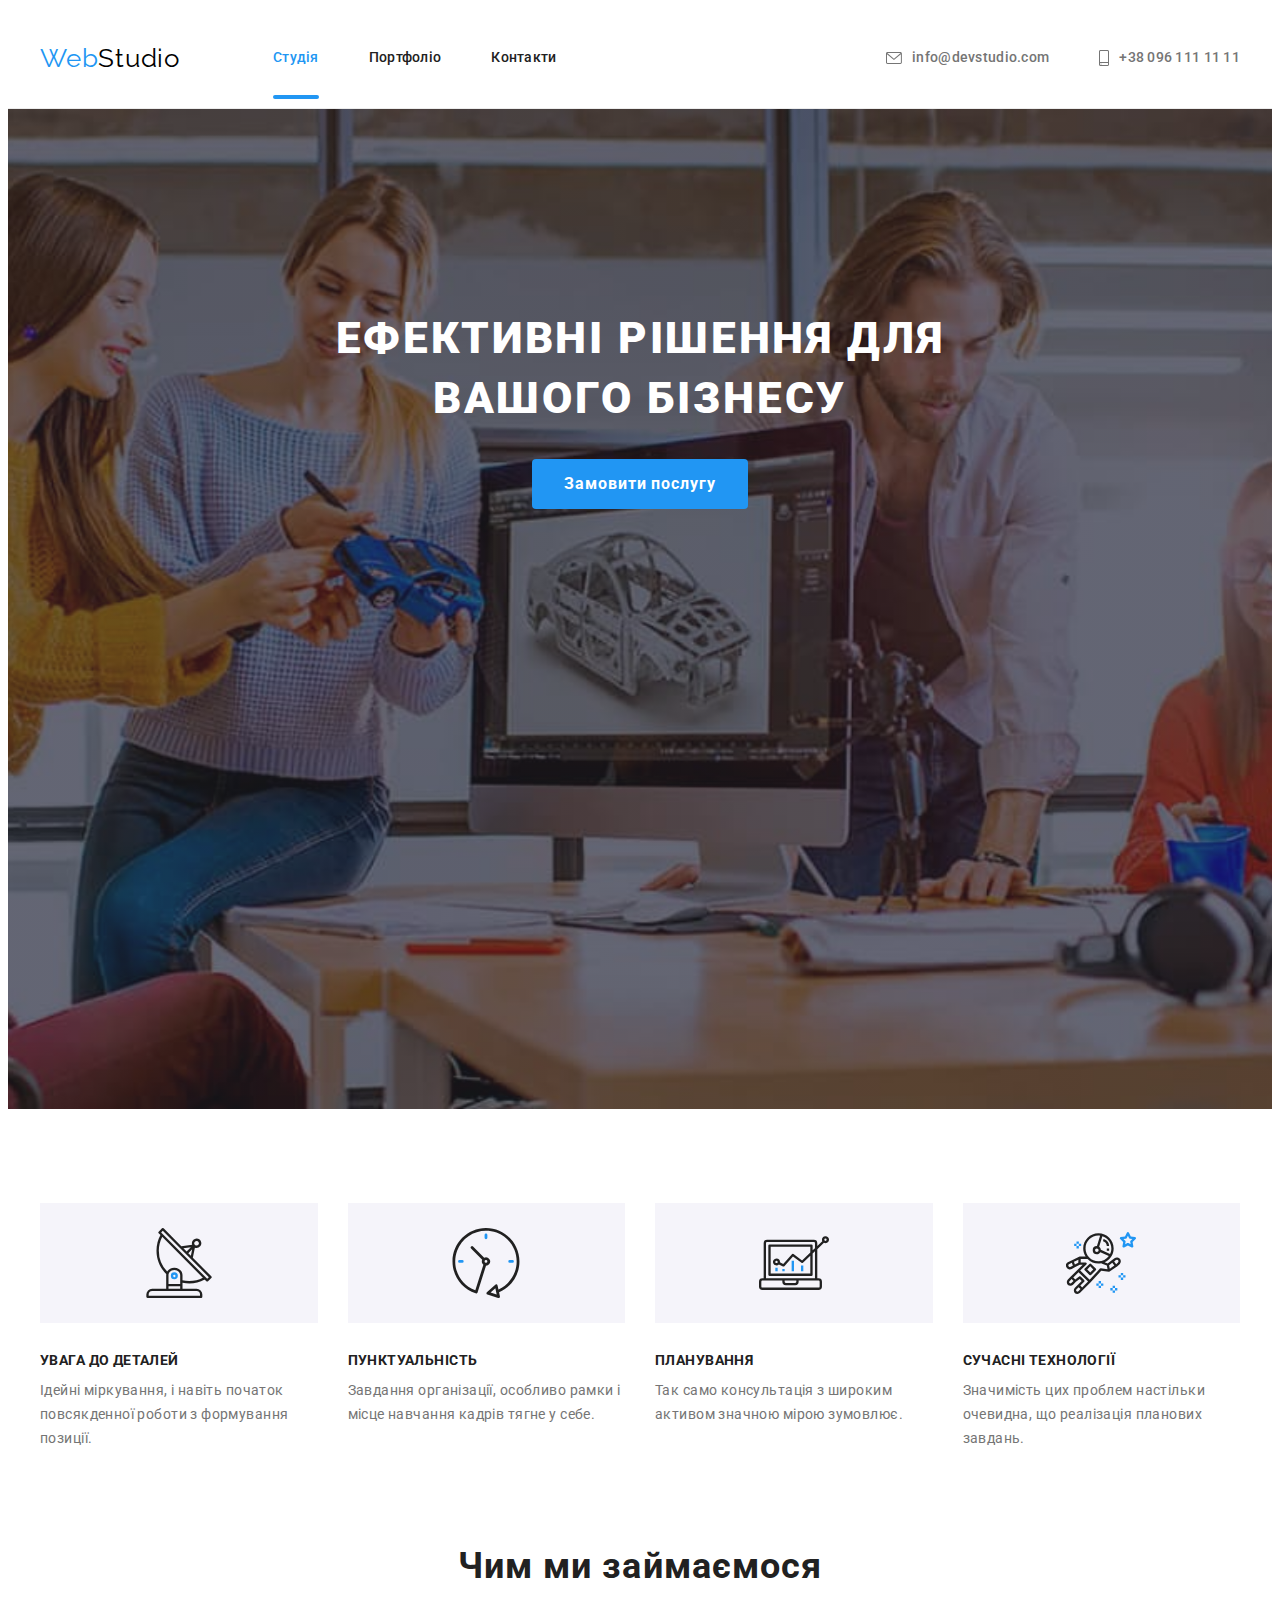
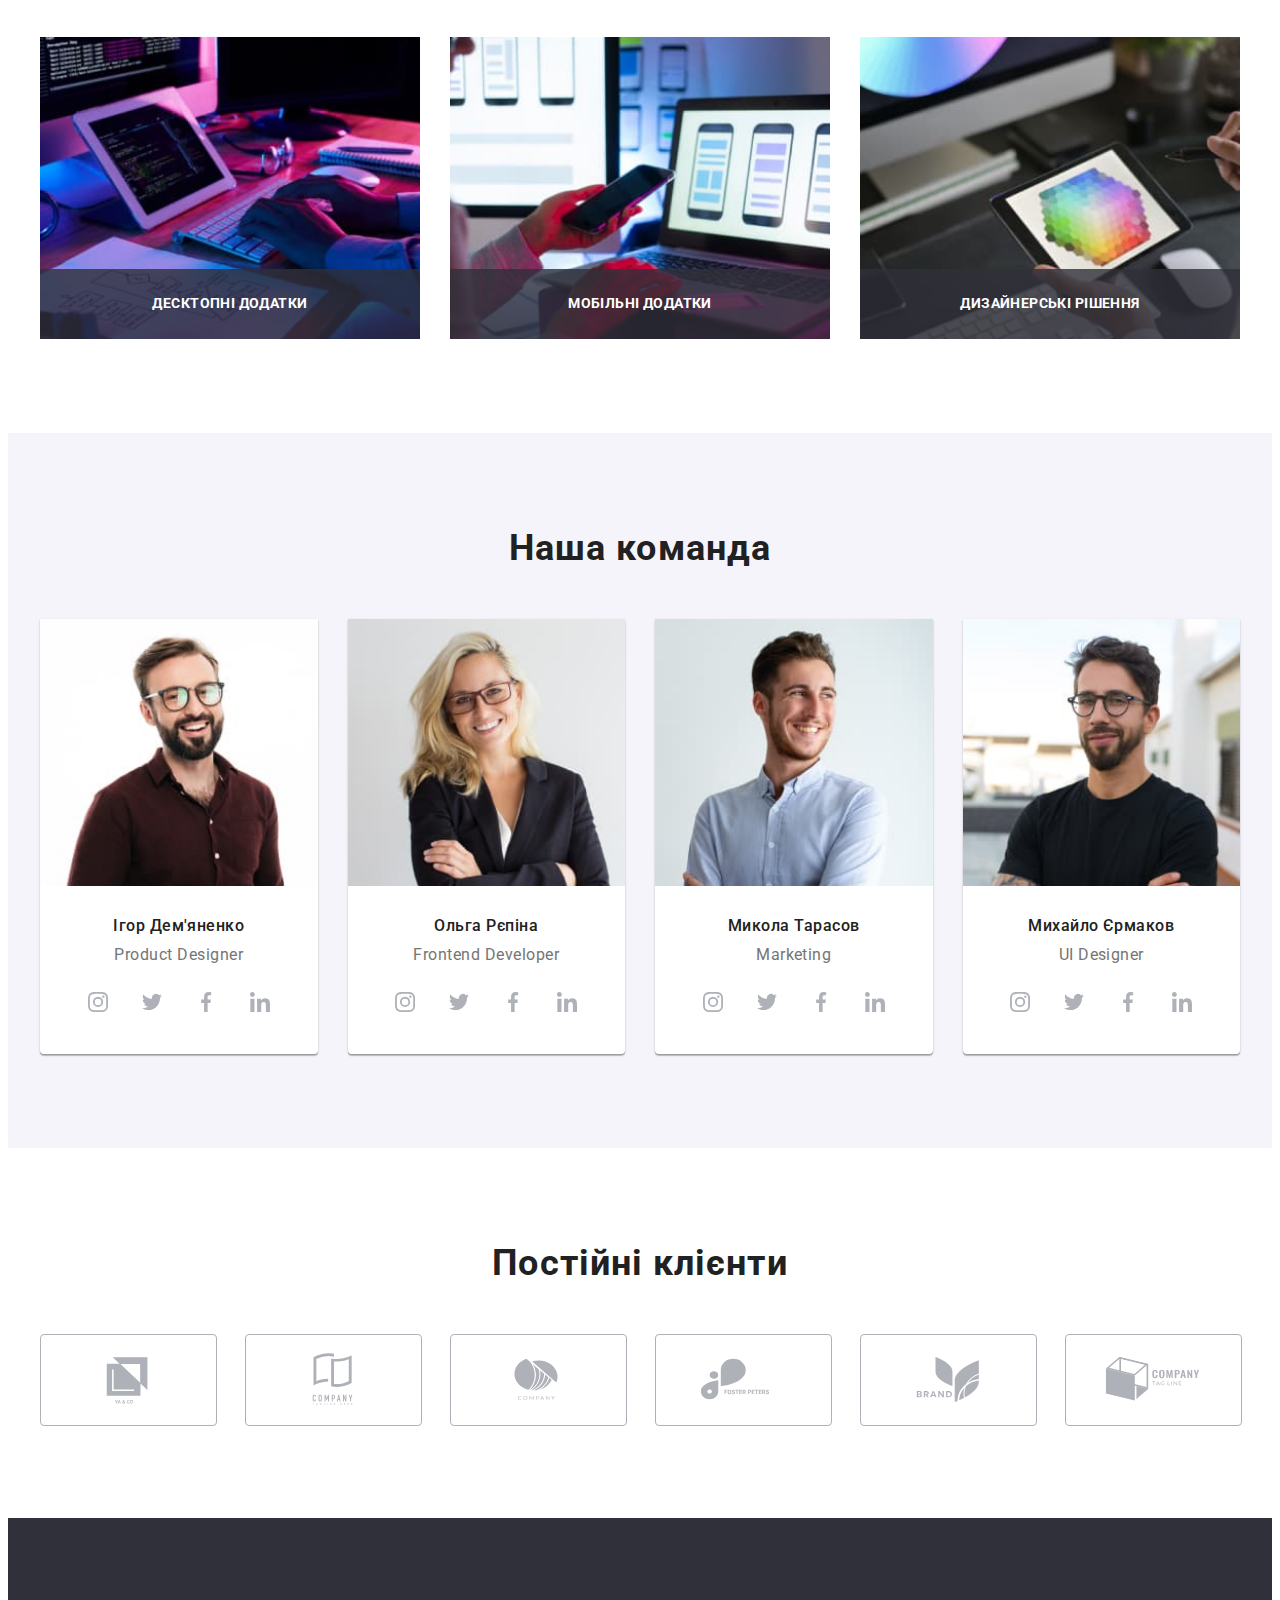
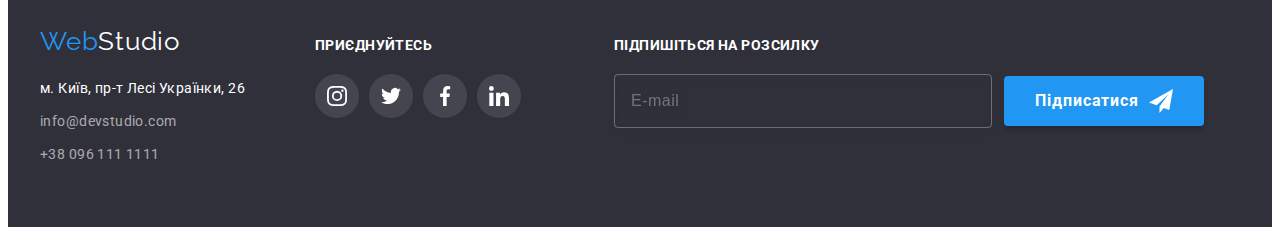
==== commit 76de3ccb: "add mob-footer and tab-footer" ====
--- a/index.html
+++ b/index.html
@@ -603,82 +603,84 @@
       </section>
     </main>
     <!-- Підвал сторінки -->
-    <!-- <footer class="footer">
+    <footer class="footer">
       <div class="container footer__container">
-        <div class="footer-wrap">
-          <a href="./index.html" lang="en" class="logo">
-            Web<span class="footer-wrap__logo">Studio</span>
-          </a>
-          <address class="address footer-wrap__address">
-            <ul class="footer-list list">
-              <li class="footer-list__item">
+        <div class="footer-wrap-tab">
+          <div class="footer-wrap">
+            <a href="./index.html" lang="en" class="logo">
+              Web<span class="footer-wrap__logo">Studio</span>
+            </a>
+            <address class="address footer-wrap__address">
+              <ul class="footer-list list">
+                <li class="footer-list__item">
+                  <a
+                    class="link address-link footer-list__link"
+                    href="https://goo.gl/maps/MVAdU7KqTYujUdC46"
+                    target="_blank"
+                    rel="noopener noreferrer nofolow"
+                    >м. Київ, пр-т Лесі Українки, 26</a
+                  >
+                </li>
+                <li class="footer-list__item">
+                  <a class="link footer-list__link" href="mailto:info@devstudio.com"
+                    >info@devstudio.com</a
+                  >
+                </li>
+                <li class="footer-list__item">
+                  <a class="link footer-list__link" href="tel:+380961111111">+38 096 111 1111</a>
+                </li>
+              </ul>
+            </address>
+          </div>
+          <div class="social footer__social">
+            <p class="text social__text">Приєднуйтесь</p>
+            <ul class="list soc-list social-list">
+              <li class="soc-item social-list__item">
                 <a
-                  class="link address-link footer-list__link"
-                  href="https://goo.gl/maps/MVAdU7KqTYujUdC46"
+                  href=""
                   target="_blank"
                   rel="noopener noreferrer nofolow"
-                  >м. Київ, пр-т Лесі Українки, 26</a
-                >
-              </li>
-              <li class="footer-list__item">
-                <a class="link footer-list__link" href="mailto:info@devstudio.com"
-                  >info@devstudio.com</a
-                >
-              </li>
-              <li class="footer-list__item">
-                <a class="link footer-list__link" href="tel:+380961111111">+38 096 111 1111</a>
+                  class="link soc-link social-list__link"
+                >
+                  <svg class="social-list__icon" width="20" height="20">
+                    <use href="./images/icons.svg#icon-instagram"></use></svg
+                ></a>
+              </li>
+              <li class="soc-item social-list__item">
+                <a
+                  href=""
+                  target="_blank"
+                  rel="noopener noreferrer nofolow"
+                  class="link soc-link social-list__link"
+                >
+                  <svg class="social-list__icon" width="20" height="20">
+                    <use href="./images/icons.svg#icon-twitter"></use></svg
+                ></a>
+              </li>
+              <li class="soc-item social-list__item">
+                <a
+                  href=""
+                  target="_blank"
+                  rel="noopener noreferrer nofolow"
+                  class="link soc-link social-list__link"
+                >
+                  <svg class="social-list__icon" width="20" height="20">
+                    <use href="./images/icons.svg#icon-facebook"></use></svg
+                ></a>
+              </li>
+              <li class="soc-item social-list__item">
+                <a
+                  href=""
+                  target="_blank"
+                  rel="noopener noreferrer nofolow"
+                  class="link soc-link social-list__link"
+                >
+                  <svg class="social-list__icon" width="20" height="20">
+                    <use href="./images/icons.svg#icon-linkedin"></use></svg
+                ></a>
               </li>
             </ul>
-          </address>
-        </div>
-        <div class="social footer__social">
-          <p class="text social__text">Приєднуйтесь</p>
-          <ul class="list soc-list social-list">
-            <li class="soc-item social-list__item">
-              <a
-                href=""
-                target="_blank"
-                rel="noopener noreferrer nofolow"
-                class="link soc-link social-list__link"
-              >
-                <svg class="social-list__icon" width="20" height="20">
-                  <use href="./images/icons.svg#icon-instagram"></use></svg
-              ></a>
-            </li>
-            <li class="soc-item social-list__item">
-              <a
-                href=""
-                target="_blank"
-                rel="noopener noreferrer nofolow"
-                class="link soc-link social-list__link"
-              >
-                <svg class="social-list__icon" width="20" height="20">
-                  <use href="./images/icons.svg#icon-twitter"></use></svg
-              ></a>
-            </li>
-            <li class="soc-item social-list__item">
-              <a
-                href=""
-                target="_blank"
-                rel="noopener noreferrer nofolow"
-                class="link soc-link social-list__link"
-              >
-                <svg class="social-list__icon" width="20" height="20">
-                  <use href="./images/icons.svg#icon-facebook"></use></svg
-              ></a>
-            </li>
-            <li class="soc-item social-list__item">
-              <a
-                href=""
-                target="_blank"
-                rel="noopener noreferrer nofolow"
-                class="link soc-link social-list__link"
-              >
-                <svg class="social-list__icon" width="20" height="20">
-                  <use href="./images/icons.svg#icon-linkedin"></use></svg
-              ></a>
-            </li>
-          </ul>
+          </div>
         </div>
         <div class="submit footer__submit">
           <p class="text submit__text">Підпишіться на розсилку</p>
@@ -698,7 +700,7 @@
           </form>
         </div>
       </div>
-    </footer> -->
+    </footer>
     <!-- Модальне вікно -->
     <div class="backdrop is-hidden" data-modal>
       <div class="modal">
--- a/css/main.min.css
+++ b/css/main.min.css
@@ -1 +1 @@
-:root{--primary-text-color: #212121;--secondary-text-color: #757575;--accent-color: #2196f3;--primary-white-color: #ffffff;--secondary-bg-color: #2f303a;--opacity-white-color: rgba(255, 255, 255, 0.6);--only-black: #000000;--rare-bg-color: #f5f4fa;--secondary-blue-color: #188ce8;--secondary-border-color: #eeeeee;--primary-btn-color: #f5f4fa;--icon-color: #afb1b8;--transition-hover-bg: background-color 250ms cubic-bezier(0.4, 0, 0.2, 1);--transition-hover-color: color 250ms cubic-bezier(0.4, 0, 0.2, 1);--transition-hover-shadow: box-shadow 250ms cubic-bezier(0.4, 0, 0.2, 1);--transition-hover-transform: transform 250ms cubic-bezier(0.4, 0, 0.2, 1);--transition-hover-border: border-color 250ms cubic-bezier(0.4, 0, 0.2, 1);--transition-hover-fill: fill 250ms cubic-bezier(0.4, 0, 0.2, 1);--gradient: linear-gradient(rgba(47, 48, 58, 0.4), rgba(47, 48, 58, 0.4))}p,h1,h2,h3,h4,h5,h6{margin:0}ul,ol{list-style:none;margin:0;padding:0}button{cursor:pointer}address{font-style:normal}img{display:block;max-width:100%;height:auto;width:100%}body{font-family:"Roboto",sans-serif;font-size:14px;color:var(--primary-text-color);background-color:var(--primary-white-color)}.section{padding-top:60px;padding-bottom:60px}@media screen and (min-width: 1200px){.section{padding-top:94px;padding-bottom:94px}}.list{list-style:none}.link{text-decoration:none}.is-hidden{opacity:0;visibility:hidden;pointer-events:none}.visually-hidden{position:absolute;white-space:nowrap;width:1px;height:1px;overflow:hidden;border:0;padding:0;clip:rect(0 0 0 0);-webkit-clip-path:inset(50%);clip-path:inset(50%);margin:-1px}.container{width:100%;padding:0px 15px;margin:0 auto}@media screen and (min-width: 480px){.container{max-width:480px}}@media screen and (min-width: 768px){.container{max-width:768px}}@media screen and (min-width: 1200px){.container{max-width:1200px}}.title{font-size:36px;line-height:1.17;letter-spacing:.03em;text-align:center;margin-bottom:50px}.modal{width:528px;min-height:581px;position:absolute;top:50%;left:50%;padding:40px;background-color:var(--primary-white-color);box-shadow:0px 1px 3px rgba(0,0,0,.12),0px 1px 1px rgba(0,0,0,.14),0px 2px 1px rgba(0,0,0,.2);border-radius:4px;transform:translate(-50%, -50%) rotate(0) scale(1);transition:transform 1000ms ease-in-out,border-radius 1000ms ease-in-out}.backdrop.is-hidden .modal{transform:translate(-50%, -50%) rotate(-360deg) scale(0);border-radius:50%}.modal-title{font-weight:700;font-size:20px;line-height:1.15;letter-spacing:.03em;text-align:center;margin-bottom:12px}.modal-input{width:100%;height:40px;font-size:13px;padding-left:42px;outline:rgba(0,0,0,0);color:var(--secondary-text-color);border:1px solid rgba(33,33,33,.2);border-radius:4px;transition:var(--transition-hover-border)}.modal-input:focus{border-color:var(--accent-color)}.btn-close{width:30px;height:30px;position:absolute;top:8px;right:8px;display:flex;align-items:center;justify-content:center;color:var(--only-black);background-color:rgba(0,0,0,0);border-radius:50%;border:1px solid rgba(0,0,0,.1);transition:var(--transition-hover-color)}.btn-close-icon{fill:currentColor}.btn-close:hover .btn-close-icon{color:var(--accent-color)}.input-box{margin-bottom:10px}.input-label{display:block;margin-bottom:4px;font-size:12px;color:var(--secondary-text-color)}.input-wrap{position:relative}.comment-text{width:100%;height:120px;padding:12px 16px;font-size:13px;color:var(--secondary-text-color);border:1px solid rgba(33,33,33,.2);border-radius:4px;outline:rgba(0,0,0,0);resize:none;transition:var(--transition-hover-border)}.comment-text:focus{border-color:var(--accent-color)}.comment-text::-moz-placeholder{font-size:12px;color:rgba(117,117,117,.5)}.comment-text:-ms-input-placeholder{font-size:12px;color:rgba(117,117,117,.5)}.comment-text::placeholder{font-size:12px;color:rgba(117,117,117,.5)}.modal-input-icon{position:absolute;left:12px;top:50%;transform:translateY(-50%);transition:var(--transition-hover-fill)}.modal-input:focus+.modal-input-icon{fill:var(--accent-color)}.btn-send{padding:10px 52px;box-shadow:0px 4px 4px rgba(0,0,0,.15)}.logo{font-family:"Raleway",sans-serif;font-size:26px;line-height:1.19;letter-spacing:.03em;text-decoration:none;display:inline-block;color:var(--accent-color)}.navigation__logo{color:var(--only-black)}.footer-wrap__logo{color:var(--primary-white-color)}.backdrop{width:100%;height:100%;background-color:rgba(0,0,0,.2);position:fixed;top:0;transition:opacity 1000ms ease-in-out,visibility 1000ms ease-in-out}.btn{display:block;margin:0 auto;font-family:inherit;font-weight:700;font-size:16px;line-height:1.88;letter-spacing:.06em;border-color:rgba(0,0,0,0);border-radius:4px;border:none;color:var(--primary-white-color);background-color:var(--accent-color);transition:var(--transition-hover-bg)}.btn:hover,.btn:focus{background:var(--secondary-blue-color)}.input-box-privacy{margin-top:10px;margin-bottom:30px;display:flex;justify-content:center}.check-text{color:var(--secondary-text-color);display:flex;align-items:center}.check-text span{width:16px;height:15px;border:2px solid var(--primary-text-color);border-radius:3px;margin-right:8px;display:flex;align-items:center;justify-content:center;fill:rgba(0,0,0,0);transition:var(--transition-hover-bg),var(--transition-hover-border),var(--transition-hover-fill)}.check-input:checked+.check-text span{background-color:var(--accent-color);border-color:rgba(0,0,0,0);fill:var(--primary-white-color)}.check-input:focus+.check-text span{border-color:var(--accent-color)}.check-link{position:relative;color:var(--accent-color);margin-left:4px}.check-link::after{position:absolute;bottom:0px;content:"";display:block;width:100%;height:1px;background-color:var(--accent-color)}.soc-list{display:flex;justify-content:center;gap:10px}.soc-item{width:44px;height:44px}.soc-link{display:flex;align-items:center;justify-content:center;width:100%;height:100%;border-radius:50%}.header{border-bottom:1px solid #ececec}.header__container{display:flex;align-items:center;padding-top:10px;padding-bottom:10px}.navigation{display:flex;align-items:center}.navigation__menu{display:none;gap:50px;margin-left:93px}@media screen and (min-width: 768px){.navigation__menu{display:flex}}.navigation__menu .link{font-weight:500;line-height:1.14;letter-spacing:.02em;color:var(--primary-text-color);display:block;padding:32px 0px;transition:var(--transition-hover-color)}.navigation__menu .link:hover,.navigation__menu .link:focus,.navigation__menu .link:active{color:var(--accent-color)}.navigation__menu .link.current{color:var(--accent-color);position:relative}.current::after{position:absolute;bottom:-1px;content:"";display:block;width:100%;height:4px;background-color:var(--accent-color);border-radius:2px}.header__contacts{display:none;gap:50px;margin-left:auto;align-items:center}@media screen and (min-width: 768px){.header__contacts{display:flex}}.header__contacts .link{font-weight:500;line-height:1.14;letter-spacing:.02em;color:var(--secondary-text-color);display:flex;align-items:center;transition:var(--transition-hover-color)}.header__contacts .link:hover,.header__contacts .link:focus{color:var(--accent-color)}.contacts__icon{fill:currentColor;margin-right:10px}.menu-mob__btn{display:block;background-color:rgba(0,0,0,0);border:none;padding:0}.menu-open{margin-left:auto}@media screen and (min-width: 768px){.menu-open{display:none}}.menu-mob{width:100vw;height:100vh;top:0;position:fixed;background-color:var(--primary-white-color);z-index:1}.container-mob{position:relative;padding:48px 40px;height:100%;display:flex;flex-direction:column;justify-content:space-between;overflow:auto}.menu-close{position:absolute;top:10px;right:15px}.menu-close:focus{color:var(--accent-color)}.menu-close__icon{fill:currentColor}.menu-mob-list{margin-bottom:64px}.menu-mob-list__item:not(:last-child){margin-bottom:32px}.menu-mob-list__item .link{font-weight:500;font-size:35px;line-height:1.18;letter-spacing:.02em;color:var(--primary-text-color)}@media screen and (min-width: 480px){.menu-mob-list__item .link{font-weight:500;font-size:40px;line-height:1.18;letter-spacing:.02em;color:var(--primary-text-color)}}.menu-mob-list__item .studio{color:var(--accent-color)}.contacts-mob-list{margin-bottom:64px}.contacts-mob-list__item:not(:last-child){margin-bottom:32px}.mob-link-tel{font-weight:500;font-size:26px;line-height:1.18;letter-spacing:.02em;color:var(--accent-color)}@media screen and (min-width: 480px){.mob-link-tel{font-weight:500;font-size:34px;line-height:1.18;letter-spacing:.02em;color:var(--accent-color)}}.mob-link-mail{font-weight:500;font-size:24px;line-height:1.17;letter-spacing:.02em;color:var(--secondary-text-color)}.soc-mob-list{display:flex}.soc-mob-list__item:not(:first-child){margin-left:10px;position:relative}.soc-mob-list__item:not(:first-child)::before{position:absolute;content:"";left:-5px;width:2px;height:22px;background-color:rgba(33,33,33,.2)}@media screen and (min-width: 480px){.soc-mob-list__item:not(:first-child){margin-left:20px}.soc-mob-list__item:not(:first-child)::before{content:"";left:-10px}}.soc-mob-list__link{font-weight:500;font-size:14px;line-height:1.17;letter-spacing:.02em;color:var(--accent-color)}@media screen and (min-width: 480px){.soc-mob-list__link{font-weight:500;font-size:18px;line-height:1.22;letter-spacing:.02em;color:var(--accent-color)}}.hero-section{text-align:center;padding-left:auto;padding-right:auto;padding-top:118px;padding-bottom:118px;background-color:var(--secondary-bg-color);max-width:480px;height:400px;margin-left:auto;margin-right:auto;background-image:var(--gradient),url(../images/bg-hero-mob.jpg);background-repeat:no-repeat;background-position:center;background-size:cover}@media(min-device-pixel-ratio: 2),(-webkit-min-device-pixel-ratio: 2),(min-resolution: 192dpi),(min-resolution: 2dppx){.hero-section{background-image:var(--gradient),url(../images/bg-hero-mob-2x.jpg)}}@media screen and (min-width: 768px){.hero-section{max-width:768px;background-image:var(--gradient),url(../images/bg-hero-tab.jpg)}}@media screen and (min-width: 768px)and (min-device-pixel-ratio: 2),screen and (min-width: 768px)and (-webkit-min-device-pixel-ratio: 2),screen and (min-width: 768px)and (min-resolution: 192dpi),screen and (min-width: 768px)and (min-resolution: 2dppx){.hero-section{background-image:var(--gradient),url(../images/bg-hero-tab-2x.jpg)}}@media screen and (min-width: 1200px){.hero-section{max-width:1600px;height:600px;padding-top:200px;padding-bottom:200px;background-image:var(--gradient),url(../images/background-hero.jpg)}}@media screen and (min-width: 1200px)and (min-device-pixel-ratio: 2),screen and (min-width: 1200px)and (-webkit-min-device-pixel-ratio: 2),screen and (min-width: 1200px)and (min-resolution: 192dpi),screen and (min-width: 1200px)and (min-resolution: 2dppx){.hero-section{background-image:var(--gradient),url(../images/bg-hero-des-2x.jpg)}}.hero-section__container{align-items:center}.hero-section__title{font-weight:900;font-size:26px;line-height:1.62;letter-spacing:.06em;text-transform:uppercase;display:inline-block;margin-bottom:30px;max-width:360px;color:var(--primary-white-color)}@media screen and (min-width: 1200px){.hero-section__title{max-width:696px;font-weight:900;font-size:44px;line-height:1.36;letter-spacing:.06em}}.hero-section__btn{padding:10px 32px}.benefits{padding-top:60px;padding-bottom:60px}@media screen and (min-width: 1200px){.benefits{padding-top:94px;padding-bottom:0px}}.benefits__container{display:flex}.benefits__list{display:flex;flex-wrap:wrap;gap:30px}.benefits__item{width:100%}@media screen and (min-width: 768px){.benefits__item{flex-basis:calc((100% - 30px)/2)}}@media screen and (min-width: 1200px){.benefits__item{flex-basis:calc((100% - 90px)/4)}}.benefits__title{font-size:14px;line-height:1.14;letter-spacing:.03em;text-transform:uppercase;margin-bottom:10px}.benefits__text{line-height:1.71;letter-spacing:.03em;color:var(--secondary-text-color)}.benefits__box{display:flex;justify-content:center;align-items:center;width:100%;height:120px;margin-bottom:30px;background-color:var(--rare-bg-color)}@media screen and (max-width: 1199px){.examples{display:none}}.examples-list{display:flex;gap:30px}.examples-list__item{flex-basis:calc((100% - 60px)/3)}.examples-list__wrap{position:relative}.examples-list__text{font-weight:700;line-height:1.14;letter-spacing:.03em;text-transform:uppercase;color:var(--primary-white-color);display:flex;align-items:center;justify-content:center;padding-top:27px;padding-bottom:27px;position:absolute;bottom:0;width:100%;background-color:rgba(47,48,58,.8)}.team{background-color:var(--rare-bg-color)}.team-list{display:flex;flex-wrap:wrap;gap:30px}.team-list__item{width:100%;box-shadow:0px 1px 3px rgba(0,0,0,.12),0px 1px 1px rgba(0,0,0,.14),0px 2px 1px rgba(0,0,0,.2);border-radius:0px 0px 4px 4px;background-color:var(--primary-white-color)}@media screen and (min-width: 768px){.team-list__item{flex-basis:calc((100% - 30px)/2)}}@media screen and (min-width: 1200px){.team-list__item{flex-basis:calc((100% - 90px)/4)}}.team-wrap{align-items:center;padding-top:30px;padding-bottom:30px}.team-wrap__title{margin-bottom:10px;font-weight:500;font-size:16px;line-height:1.19;letter-spacing:.03em;text-align:center}.team-wrap__text{color:var(--secondary-text-color);margin-bottom:16px;font-size:16px;line-height:1.19;letter-spacing:.03em;text-align:center}.team-soc__link{color:var(--icon-color);transition:var(--transition-hover-color),var(--transition-hover-bg)}.team-soc__link:hover,.team-soc__link:focus{color:var(--primary-white-color);background-color:var(--accent-color);outline:none}.team-soc__icon{fill:currentColor}.client-list{display:flex;flex-wrap:wrap;gap:30px}.client-list__item{height:90px;flex-basis:calc((100% - 30px)/2)}@media screen and (min-width: 768px){.client-list__item{flex-basis:calc((100% - 60px)/3)}}@media screen and (min-width: 1200px){.client-list__item{flex-basis:calc((100% - 150px)/6)}}.client-list__link{display:flex;align-items:center;justify-content:center;width:100%;height:100%;border:1px solid #afb1b8;border-radius:4px;color:var(--icon-color);transition:var(--transition-hover-border)}.client-list__link:hover,.client-list__link:focus{border-color:var(--accent-color);outline:none}.client-list__icon{fill:currentColor;transition:var(--transition-hover-fill)}.client-list__link:hover .client-list__icon,.client-list__link:focus .client-list__icon{fill:var(--accent-color)}.footer{padding-top:60px;padding-bottom:60px;background-color:var(--secondary-bg-color)}.footer__container{display:flex;align-items:baseline}.footer-wrap__address{margin-top:20px}.footer-list__item:not(:last-child){margin-bottom:9px}.footer-list__item>.link{font-style:normal;font-weight:400;line-height:1.71;letter-spacing:.03em;display:block;color:var(--opacity-white-color);transition:var(--transition-hover-color)}.footer-list__item>.link:hover,.footer-list__item>.link:focus{color:var(--accent-color)}.footer-list__item>.address-link{color:var(--primary-white-color)}.footer__social{margin-left:70px}.text{font-weight:700;line-height:1.14;letter-spacing:.03em;text-transform:uppercase;color:var(--primary-white-color);margin-bottom:20px}.social-list__link{color:var(--primary-white-color);background-color:rgba(255,255,255,.1);transition:var(--transition-hover-bg)}.social-list__link:hover,.social-list__link:focus{background-color:var(--accent-color);outline:none}.social-list__icon{fill:currentColor}.footer__submit{margin-left:93px}.submit-search{display:flex;align-items:center}.submit-search__input{width:358px;height:50px;margin-right:12px;padding-left:16px;font-size:16px;line-height:1.25;letter-spacing:.03em;color:rgba(255,255,255,.6);background-color:rgba(0,0,0,0);border:1px solid rgba(255,255,255,.3);filter:drop-shadow(0px 4px 4px rgba(0, 0, 0, 0.15));border-radius:4px}.submit-search__btn{display:flex;justify-content:center;align-items:center;gap:10px;width:200px;height:50px;box-shadow:0px 4px 4px rgba(0,0,0,.15)}.submit-search__icon{fill:var(--primary-white-color)}.btn-list{display:flex;gap:8px;margin:0 auto;margin-bottom:50px;justify-content:center}.portfolio-btn{font-family:inherit;font-weight:500;font-size:16px;line-height:1.62;letter-spacing:.03em;text-align:center;background-color:var(--primary-btn-color);border-color:rgba(0,0,0,0);border-radius:4px;border:none;display:inline-block;padding:6px 22px;min-width:73px;transition:var(--transition-hover-color),var(--transition-hover-bg),var(--transition-hover-shadow)}.portfolio-btn:hover,.portfolio-btn:focus{color:var(--primary-white-color);background-color:var(--accent-color);box-shadow:0px 3px 1px rgba(0,0,0,.1),0px 1px 2px rgba(0,0,0,.08),0px 2px 2px rgba(0,0,0,.12)}.project-list{display:flex;flex-wrap:wrap;gap:30px}.project-img-wrap{position:relative;overflow:hidden}.project-up-text{font-size:18px;line-height:1.56;letter-spacing:.03em;color:var(--primary-white-color);position:absolute;top:0;padding:63px 24px;height:100%;transform:translateY(100%);transition:var(--transition-hover-transform);overflow:auto;background-color:rgba(33,150,243,.9)}.project-item:hover .project-up-text{transform:translateY(0)}.project-wrap{padding:20px 24px;border:1px solid #eee;border-top:none}.project-title{font-size:18px;line-height:2;letter-spacing:.06em;margin-bottom:4px;color:var(--primary-text-color)}.project-el{font-size:16px;line-height:1.88;letter-spacing:.03em;color:var(--secondary-text-color)}.project-item{width:calc((100% - 60px)/3)}.project-item>.link{display:block}.project-item>.link:hover,.project-item>.link:focus{box-shadow:0px 1px 1px rgba(0,0,0,.12),0px 4px 4px rgba(0,0,0,.06),1px 4px 6px rgba(0,0,0,.16)}/*# sourceMappingURL=main.min.css.map */+:root{--primary-text-color: #212121;--secondary-text-color: #757575;--accent-color: #2196f3;--primary-white-color: #ffffff;--secondary-bg-color: #2f303a;--opacity-white-color: rgba(255, 255, 255, 0.6);--only-black: #000000;--rare-bg-color: #f5f4fa;--secondary-blue-color: #188ce8;--secondary-border-color: #eeeeee;--primary-btn-color: #f5f4fa;--icon-color: #afb1b8;--transition-hover-bg: background-color 250ms cubic-bezier(0.4, 0, 0.2, 1);--transition-hover-color: color 250ms cubic-bezier(0.4, 0, 0.2, 1);--transition-hover-shadow: box-shadow 250ms cubic-bezier(0.4, 0, 0.2, 1);--transition-hover-transform: transform 250ms cubic-bezier(0.4, 0, 0.2, 1);--transition-hover-border: border-color 250ms cubic-bezier(0.4, 0, 0.2, 1);--transition-hover-fill: fill 250ms cubic-bezier(0.4, 0, 0.2, 1);--gradient: linear-gradient(rgba(47, 48, 58, 0.4), rgba(47, 48, 58, 0.4))}p,h1,h2,h3,h4,h5,h6{margin:0}ul,ol{list-style:none;margin:0;padding:0}button{cursor:pointer}address{font-style:normal}img{display:block;max-width:100%;height:auto;width:100%}body{font-family:"Roboto",sans-serif;font-size:14px;color:var(--primary-text-color);background-color:var(--primary-white-color)}.section{padding-top:60px;padding-bottom:60px}@media screen and (min-width: 1200px){.section{padding-top:94px;padding-bottom:94px}}.list{list-style:none}.link{text-decoration:none}.is-hidden{opacity:0;visibility:hidden;pointer-events:none}.visually-hidden{position:absolute;white-space:nowrap;width:1px;height:1px;overflow:hidden;border:0;padding:0;clip:rect(0 0 0 0);-webkit-clip-path:inset(50%);clip-path:inset(50%);margin:-1px}.container{width:100%;padding:0px 15px;margin:0 auto}@media screen and (min-width: 480px){.container{max-width:480px}}@media screen and (min-width: 768px){.container{max-width:768px}}@media screen and (min-width: 1200px){.container{max-width:1200px}}.title{font-size:36px;line-height:1.17;letter-spacing:.03em;text-align:center;margin-bottom:50px}.modal{width:310px;min-height:500px;position:absolute;top:50%;left:50%;padding:30px;background-color:var(--primary-white-color);box-shadow:0px 1px 3px rgba(0,0,0,.12),0px 1px 1px rgba(0,0,0,.14),0px 2px 1px rgba(0,0,0,.2);border-radius:4px;transform:translate(-50%, -50%) rotate(0) scale(1);transition:transform 1000ms ease-in-out,border-radius 1000ms ease-in-out}@media screen and (min-width: 480px){.modal{width:450px;min-height:609px;padding:40px}}@media screen and (min-width: 1200px){.modal{width:528px;min-height:581px;padding:40px}}.backdrop.is-hidden .modal{transform:translate(-50%, -50%) rotate(-360deg) scale(0);border-radius:50%}.modal-title{font-weight:700;font-size:20px;line-height:1.15;letter-spacing:.03em;text-align:center;margin-bottom:12px}.modal-input{width:100%;height:40px;font-size:13px;padding-left:42px;outline:rgba(0,0,0,0);color:var(--secondary-text-color);border:1px solid rgba(33,33,33,.2);border-radius:4px;transition:var(--transition-hover-border)}.modal-input:focus{border-color:var(--accent-color)}.btn-close{width:30px;height:30px;position:absolute;top:8px;right:8px;display:flex;align-items:center;justify-content:center;color:var(--only-black);background-color:rgba(0,0,0,0);border-radius:50%;border:1px solid rgba(0,0,0,.1);transition:var(--transition-hover-color)}.btn-close-icon{fill:currentColor}.btn-close:hover .btn-close-icon{color:var(--accent-color)}.input-box{margin-bottom:10px}.input-label{display:block;margin-bottom:4px;font-size:12px;color:var(--secondary-text-color)}.input-wrap{position:relative}.comment-text{width:100%;height:120px;padding:12px 16px;font-size:13px;color:var(--secondary-text-color);border:1px solid rgba(33,33,33,.2);border-radius:4px;outline:rgba(0,0,0,0);resize:none;transition:var(--transition-hover-border)}.comment-text:focus{border-color:var(--accent-color)}.comment-text::-moz-placeholder{font-size:12px;color:rgba(117,117,117,.5)}.comment-text:-ms-input-placeholder{font-size:12px;color:rgba(117,117,117,.5)}.comment-text::placeholder{font-size:12px;color:rgba(117,117,117,.5)}.modal-input-icon{position:absolute;left:12px;top:50%;transform:translateY(-50%);transition:var(--transition-hover-fill)}.modal-input:focus+.modal-input-icon{fill:var(--accent-color)}.btn-send{padding:10px 52px;box-shadow:0px 4px 4px rgba(0,0,0,.15)}.logo{font-family:"Raleway",sans-serif;font-size:26px;line-height:1.19;letter-spacing:.03em;text-decoration:none;display:inline-block;color:var(--accent-color)}.navigation__logo{color:var(--only-black)}.footer-wrap__logo{color:var(--primary-white-color)}.backdrop{width:100%;height:100%;background-color:rgba(0,0,0,.2);position:fixed;top:0;transition:opacity 1000ms ease-in-out,visibility 1000ms ease-in-out}.btn{display:block;margin:0 auto;font-family:inherit;font-weight:700;font-size:16px;line-height:1.88;letter-spacing:.06em;border-color:rgba(0,0,0,0);border-radius:4px;border:none;color:var(--primary-white-color);background-color:var(--accent-color);transition:var(--transition-hover-bg)}.btn:hover,.btn:focus{background:var(--secondary-blue-color)}.input-box-privacy{margin-top:10px;margin-bottom:30px;display:flex;justify-content:center}.check-text{color:var(--secondary-text-color);display:flex;align-items:center}.check-text span{width:16px;height:15px;border:2px solid var(--primary-text-color);border-radius:3px;margin-right:8px;display:flex;align-items:center;justify-content:center;fill:rgba(0,0,0,0);transition:var(--transition-hover-bg),var(--transition-hover-border),var(--transition-hover-fill)}.check-input:checked+.check-text span{background-color:var(--accent-color);border-color:rgba(0,0,0,0);fill:var(--primary-white-color)}.check-input:focus+.check-text span{border-color:var(--accent-color)}.check-link{position:relative;color:var(--accent-color);margin-left:4px}.check-link::after{position:absolute;bottom:0px;content:"";display:block;width:100%;height:1px;background-color:var(--accent-color)}.soc-list{display:flex;justify-content:center;gap:10px}.soc-item{width:44px;height:44px}.soc-link{display:flex;align-items:center;justify-content:center;width:100%;height:100%;border-radius:50%}.header{border-bottom:1px solid #ececec}.header__container{display:flex;align-items:center;padding-top:10px;padding-bottom:10px}.navigation{display:flex;align-items:center}.navigation__menu{display:none;gap:50px;margin-left:93px}@media screen and (min-width: 768px){.navigation__menu{display:flex}}.navigation__menu .link{font-weight:500;line-height:1.14;letter-spacing:.02em;color:var(--primary-text-color);display:block;padding:32px 0px;transition:var(--transition-hover-color)}.navigation__menu .link:hover,.navigation__menu .link:focus,.navigation__menu .link:active{color:var(--accent-color)}.navigation__menu .link.current{color:var(--accent-color);position:relative}.current::after{position:absolute;bottom:-1px;content:"";display:block;width:100%;height:4px;background-color:var(--accent-color);border-radius:2px}.header__contacts{display:none;gap:50px;margin-left:auto;align-items:center}@media screen and (min-width: 768px){.header__contacts{display:flex}}.header__contacts .link{font-weight:500;line-height:1.14;letter-spacing:.02em;color:var(--secondary-text-color);display:flex;align-items:center;transition:var(--transition-hover-color)}.header__contacts .link:hover,.header__contacts .link:focus{color:var(--accent-color)}.contacts__icon{fill:currentColor;margin-right:10px}.menu-mob__btn{display:block;background-color:rgba(0,0,0,0);border:none;padding:0}.menu-open{margin-left:auto}@media screen and (min-width: 768px){.menu-open{display:none}}.menu-mob{width:100vw;height:100vh;top:0;position:fixed;background-color:var(--primary-white-color);z-index:1}.container-mob{position:relative;padding:48px 40px;height:100%;display:flex;flex-direction:column;justify-content:space-between;overflow:auto}.menu-close{position:absolute;top:10px;right:15px}.menu-close:focus{color:var(--accent-color)}.menu-close__icon{fill:currentColor}.menu-mob-list{margin-bottom:64px}.menu-mob-list__item:not(:last-child){margin-bottom:32px}.menu-mob-list__item .link{font-weight:500;font-size:35px;line-height:1.18;letter-spacing:.02em;color:var(--primary-text-color)}@media screen and (min-width: 480px){.menu-mob-list__item .link{font-weight:500;font-size:40px;line-height:1.18;letter-spacing:.02em;color:var(--primary-text-color)}}.menu-mob-list__item .studio{color:var(--accent-color)}.contacts-mob-list{margin-bottom:64px}.contacts-mob-list__item:not(:last-child){margin-bottom:32px}.mob-link-tel{font-weight:500;font-size:26px;line-height:1.18;letter-spacing:.02em;color:var(--accent-color)}@media screen and (min-width: 480px){.mob-link-tel{font-weight:500;font-size:34px;line-height:1.18;letter-spacing:.02em;color:var(--accent-color)}}.mob-link-mail{font-weight:500;font-size:24px;line-height:1.17;letter-spacing:.02em;color:var(--secondary-text-color)}.soc-mob-list{display:flex}.soc-mob-list__item:not(:first-child){margin-left:10px;position:relative}.soc-mob-list__item:not(:first-child)::before{position:absolute;content:"";left:-5px;width:2px;height:22px;background-color:rgba(33,33,33,.2)}@media screen and (min-width: 480px){.soc-mob-list__item:not(:first-child){margin-left:20px}.soc-mob-list__item:not(:first-child)::before{content:"";left:-10px}}.soc-mob-list__link{font-weight:500;font-size:14px;line-height:1.17;letter-spacing:.02em;color:var(--accent-color)}@media screen and (min-width: 480px){.soc-mob-list__link{font-weight:500;font-size:18px;line-height:1.22;letter-spacing:.02em;color:var(--accent-color)}}.hero-section{text-align:center;padding-left:auto;padding-right:auto;padding-top:118px;padding-bottom:118px;background-color:var(--secondary-bg-color);max-width:480px;height:400px;margin-left:auto;margin-right:auto;background-image:var(--gradient),url(../images/bg-hero-mob.jpg);background-repeat:no-repeat;background-position:center;background-size:cover}@media(min-device-pixel-ratio: 2),(-webkit-min-device-pixel-ratio: 2),(min-resolution: 192dpi),(min-resolution: 2dppx){.hero-section{background-image:var(--gradient),url(../images/bg-hero-mob-2x.jpg)}}@media screen and (min-width: 768px){.hero-section{max-width:768px;background-image:var(--gradient),url(../images/bg-hero-tab.jpg)}}@media screen and (min-width: 768px)and (min-device-pixel-ratio: 2),screen and (min-width: 768px)and (-webkit-min-device-pixel-ratio: 2),screen and (min-width: 768px)and (min-resolution: 192dpi),screen and (min-width: 768px)and (min-resolution: 2dppx){.hero-section{background-image:var(--gradient),url(../images/bg-hero-tab-2x.jpg)}}@media screen and (min-width: 1200px){.hero-section{max-width:1600px;height:600px;padding-top:200px;padding-bottom:200px;background-image:var(--gradient),url(../images/background-hero.jpg)}}@media screen and (min-width: 1200px)and (min-device-pixel-ratio: 2),screen and (min-width: 1200px)and (-webkit-min-device-pixel-ratio: 2),screen and (min-width: 1200px)and (min-resolution: 192dpi),screen and (min-width: 1200px)and (min-resolution: 2dppx){.hero-section{background-image:var(--gradient),url(../images/bg-hero-des-2x.jpg)}}.hero-section__container{align-items:center}.hero-section__title{font-weight:900;font-size:26px;line-height:1.62;letter-spacing:.06em;text-transform:uppercase;display:inline-block;margin-bottom:30px;max-width:360px;color:var(--primary-white-color)}@media screen and (min-width: 1200px){.hero-section__title{max-width:696px;font-weight:900;font-size:44px;line-height:1.36;letter-spacing:.06em}}.hero-section__btn{padding:10px 32px}.benefits{padding-top:60px;padding-bottom:60px}@media screen and (min-width: 1200px){.benefits{padding-top:94px;padding-bottom:0px}}.benefits__container{display:flex}.benefits__list{display:flex;flex-wrap:wrap;gap:30px}.benefits__item{width:100%}@media screen and (min-width: 768px){.benefits__item{flex-basis:calc((100% - 30px)/2)}}@media screen and (min-width: 1200px){.benefits__item{flex-basis:calc((100% - 90px)/4)}}.benefits__title{font-size:14px;line-height:1.14;letter-spacing:.03em;text-transform:uppercase;margin-bottom:10px}.benefits__text{line-height:1.71;letter-spacing:.03em;color:var(--secondary-text-color)}.benefits__box{display:flex;justify-content:center;align-items:center;width:100%;height:120px;margin-bottom:30px;background-color:var(--rare-bg-color)}@media screen and (max-width: 1199px){.examples{display:none}}.examples-list{display:flex;gap:30px}.examples-list__item{flex-basis:calc((100% - 60px)/3)}.examples-list__wrap{position:relative}.examples-list__text{font-weight:700;line-height:1.14;letter-spacing:.03em;text-transform:uppercase;color:var(--primary-white-color);display:flex;align-items:center;justify-content:center;padding-top:27px;padding-bottom:27px;position:absolute;bottom:0;width:100%;background-color:rgba(47,48,58,.8)}.team{background-color:var(--rare-bg-color)}.team-list{display:flex;flex-wrap:wrap;gap:30px}.team-list__item{width:100%;box-shadow:0px 1px 3px rgba(0,0,0,.12),0px 1px 1px rgba(0,0,0,.14),0px 2px 1px rgba(0,0,0,.2);border-radius:0px 0px 4px 4px;background-color:var(--primary-white-color)}@media screen and (min-width: 768px){.team-list__item{flex-basis:calc((100% - 30px)/2)}}@media screen and (min-width: 1200px){.team-list__item{flex-basis:calc((100% - 90px)/4)}}.team-wrap{align-items:center;padding-top:30px;padding-bottom:30px}.team-wrap__title{margin-bottom:10px;font-weight:500;font-size:16px;line-height:1.19;letter-spacing:.03em;text-align:center}.team-wrap__text{color:var(--secondary-text-color);margin-bottom:16px;font-size:16px;line-height:1.19;letter-spacing:.03em;text-align:center}.team-soc__link{color:var(--icon-color);transition:var(--transition-hover-color),var(--transition-hover-bg)}.team-soc__link:hover,.team-soc__link:focus{color:var(--primary-white-color);background-color:var(--accent-color);outline:none}.team-soc__icon{fill:currentColor}.client-list{display:flex;flex-wrap:wrap;gap:30px}.client-list__item{height:90px;flex-basis:calc((100% - 30px)/2)}@media screen and (min-width: 768px){.client-list__item{flex-basis:calc((100% - 60px)/3)}}@media screen and (min-width: 1200px){.client-list__item{flex-basis:calc((100% - 150px)/6)}}.client-list__link{display:flex;align-items:center;justify-content:center;width:100%;height:100%;border:1px solid #afb1b8;border-radius:4px;color:var(--icon-color);transition:var(--transition-hover-border)}.client-list__link:hover,.client-list__link:focus{border-color:var(--accent-color);outline:none}.client-list__icon{fill:currentColor;transition:var(--transition-hover-fill)}.client-list__link:hover .client-list__icon,.client-list__link:focus .client-list__icon{fill:var(--accent-color)}.footer{padding-top:60px;padding-bottom:60px;background-color:var(--secondary-bg-color);text-align:center}@media screen and (min-width: 1200px){.footer{text-align:left}}@media screen and (min-width: 1200px){.footer__container{display:flex;align-items:baseline}}@media screen and (min-width: 768px){.footer-wrap-tab{display:flex;justify-content:center}}@media screen and (min-width: 1200px){.footer-wrap-tab{align-items:baseline}}.footer-wrap__address{margin-top:20px}.footer-list__item:not(:last-child){margin-bottom:8px}@media screen and (min-width: 1200px){.footer-list__item:not(:last-child){margin-bottom:9px}}.footer-list__item>.link{font-style:normal;font-weight:400;line-height:1.71;letter-spacing:.03em;display:block;color:var(--opacity-white-color);transition:var(--transition-hover-color)}.footer-list__item>.link:hover,.footer-list__item>.link:focus{color:var(--accent-color)}.footer-list__item>.address-link{color:var(--primary-white-color)}.footer__social{margin-top:60px}@media screen and (min-width: 768px){.footer__social{margin-top:0px;margin-left:165px}}@media screen and (min-width: 1200px){.footer__social{margin-top:0px;margin-left:70px}}.text{font-weight:700;line-height:1.14;letter-spacing:.03em;text-transform:uppercase;color:var(--primary-white-color);margin-bottom:20px}.social-list__link{color:var(--primary-white-color);background-color:rgba(255,255,255,.1);transition:var(--transition-hover-bg)}.social-list__link:hover,.social-list__link:focus{background-color:var(--accent-color);outline:none}.social-list__icon{fill:currentColor}.footer__submit{margin-top:60px}@media screen and (min-width: 1200px){.footer__submit{margin-left:93px}}.submit-search{padding:0px 15px}@media screen and (min-width: 480px){.submit-search{padding:0px}}@media screen and (min-width: 1200px){.submit-search{display:flex;align-items:center;padding:0px}}.submit-search__input{width:100%;height:50px;padding-left:16px;font-size:16px;line-height:1.25;letter-spacing:.03em;color:rgba(255,255,255,.6);background-color:rgba(0,0,0,0);border:1px solid rgba(255,255,255,.3);filter:drop-shadow(0px 4px 4px rgba(0, 0, 0, 0.15));border-radius:4px}@media screen and (min-width: 480px){.submit-search__input{width:450px}}@media screen and (min-width: 1200px){.submit-search__input{width:358px;margin-right:12px}}.submit-search__btn{display:flex;justify-content:center;align-items:center;gap:10px;width:200px;height:50px;box-shadow:0px 4px 4px rgba(0,0,0,.15);margin-top:20px}@media screen and (min-width: 1200px){.submit-search__btn{margin-top:0px}}.submit-search__icon{fill:var(--primary-white-color)}.btn-list{display:flex;gap:8px;margin:0 auto;margin-bottom:50px;justify-content:center}.portfolio-btn{font-family:inherit;font-weight:500;font-size:16px;line-height:1.62;letter-spacing:.03em;text-align:center;background-color:var(--primary-btn-color);border-color:rgba(0,0,0,0);border-radius:4px;border:none;display:inline-block;padding:6px 22px;min-width:73px;transition:var(--transition-hover-color),var(--transition-hover-bg),var(--transition-hover-shadow)}.portfolio-btn:hover,.portfolio-btn:focus{color:var(--primary-white-color);background-color:var(--accent-color);box-shadow:0px 3px 1px rgba(0,0,0,.1),0px 1px 2px rgba(0,0,0,.08),0px 2px 2px rgba(0,0,0,.12)}.project-list{display:flex;flex-wrap:wrap;gap:30px}.project-img-wrap{position:relative;overflow:hidden}.project-up-text{font-size:18px;line-height:1.56;letter-spacing:.03em;color:var(--primary-white-color);position:absolute;top:0;padding:63px 24px;height:100%;transform:translateY(100%);transition:var(--transition-hover-transform);overflow:auto;background-color:rgba(33,150,243,.9)}.project-item:hover .project-up-text{transform:translateY(0)}.project-wrap{padding:20px 24px;border:1px solid #eee;border-top:none}.project-title{font-size:18px;line-height:2;letter-spacing:.06em;margin-bottom:4px;color:var(--primary-text-color)}.project-el{font-size:16px;line-height:1.88;letter-spacing:.03em;color:var(--secondary-text-color)}.project-item{width:calc((100% - 60px)/3)}.project-item>.link{display:block}.project-item>.link:hover,.project-item>.link:focus{box-shadow:0px 1px 1px rgba(0,0,0,.12),0px 4px 4px rgba(0,0,0,.06),1px 4px 6px rgba(0,0,0,.16)}/*# sourceMappingURL=main.min.css.map */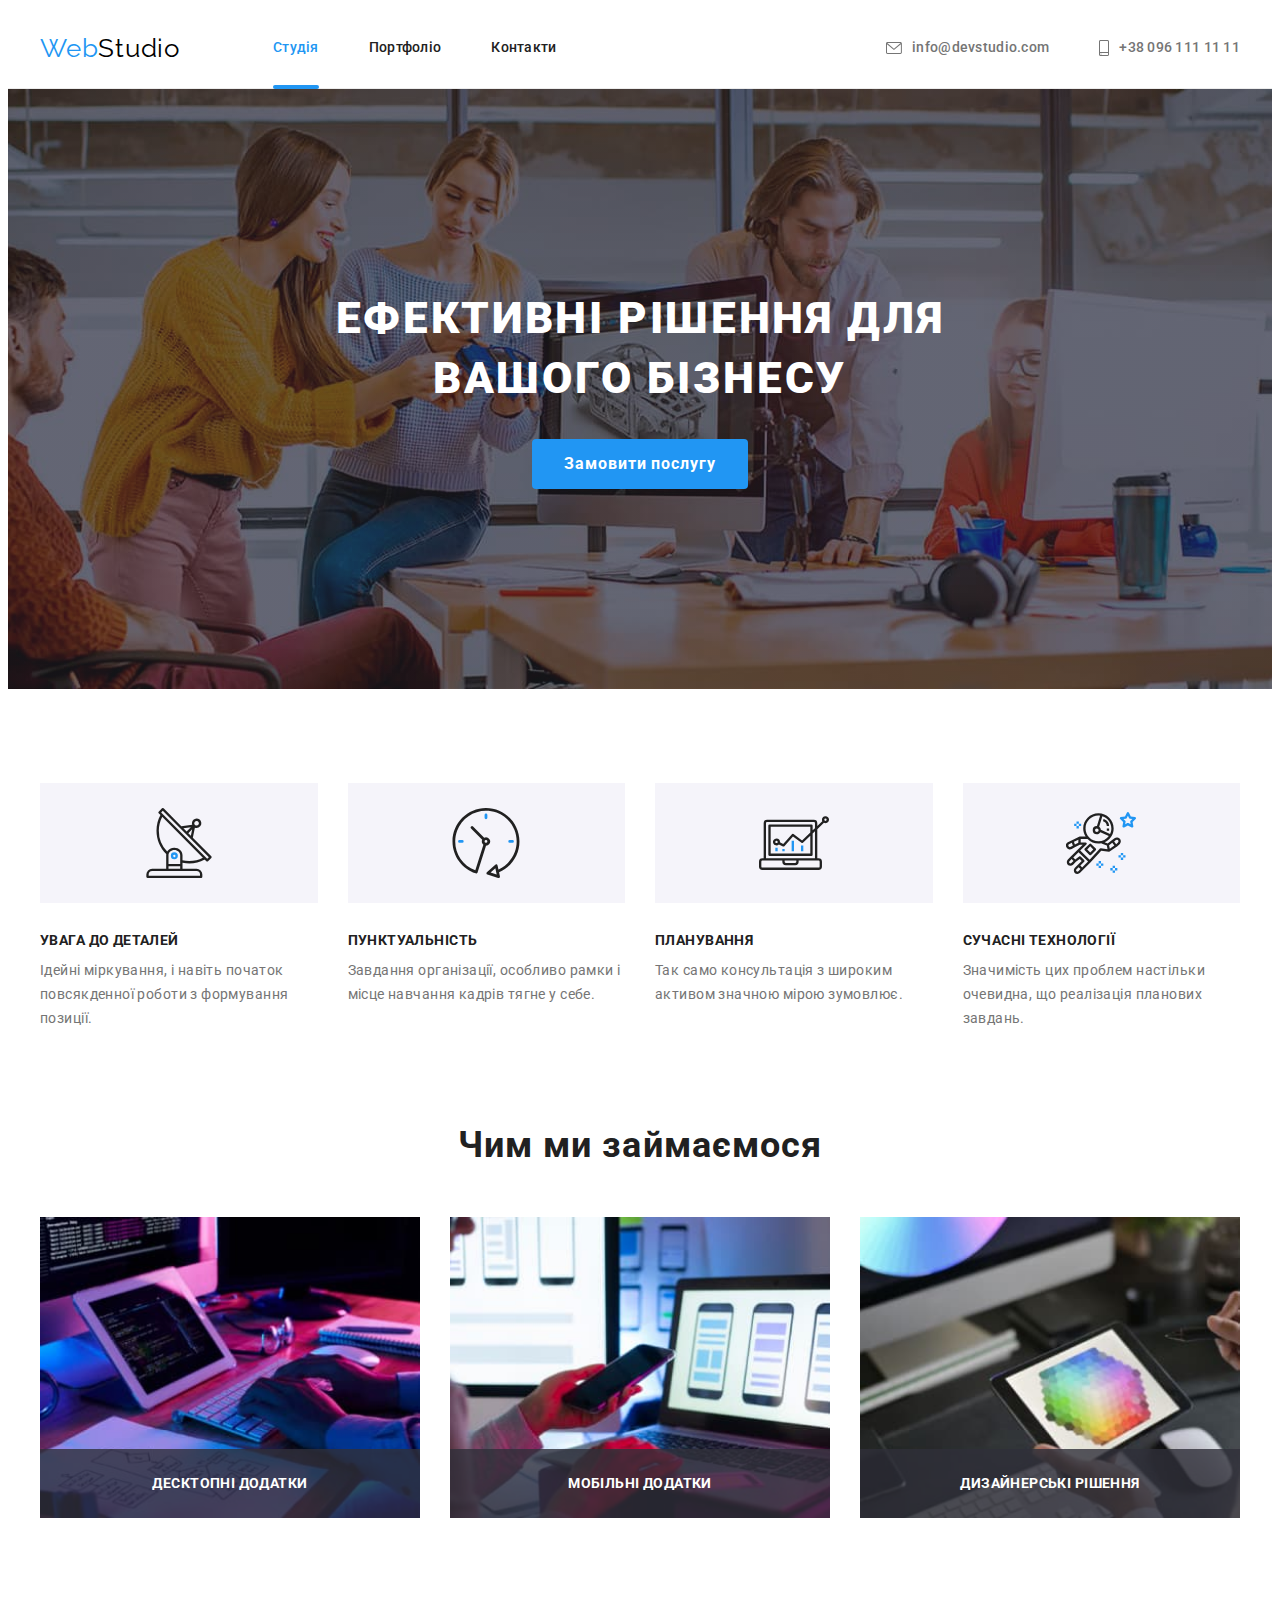
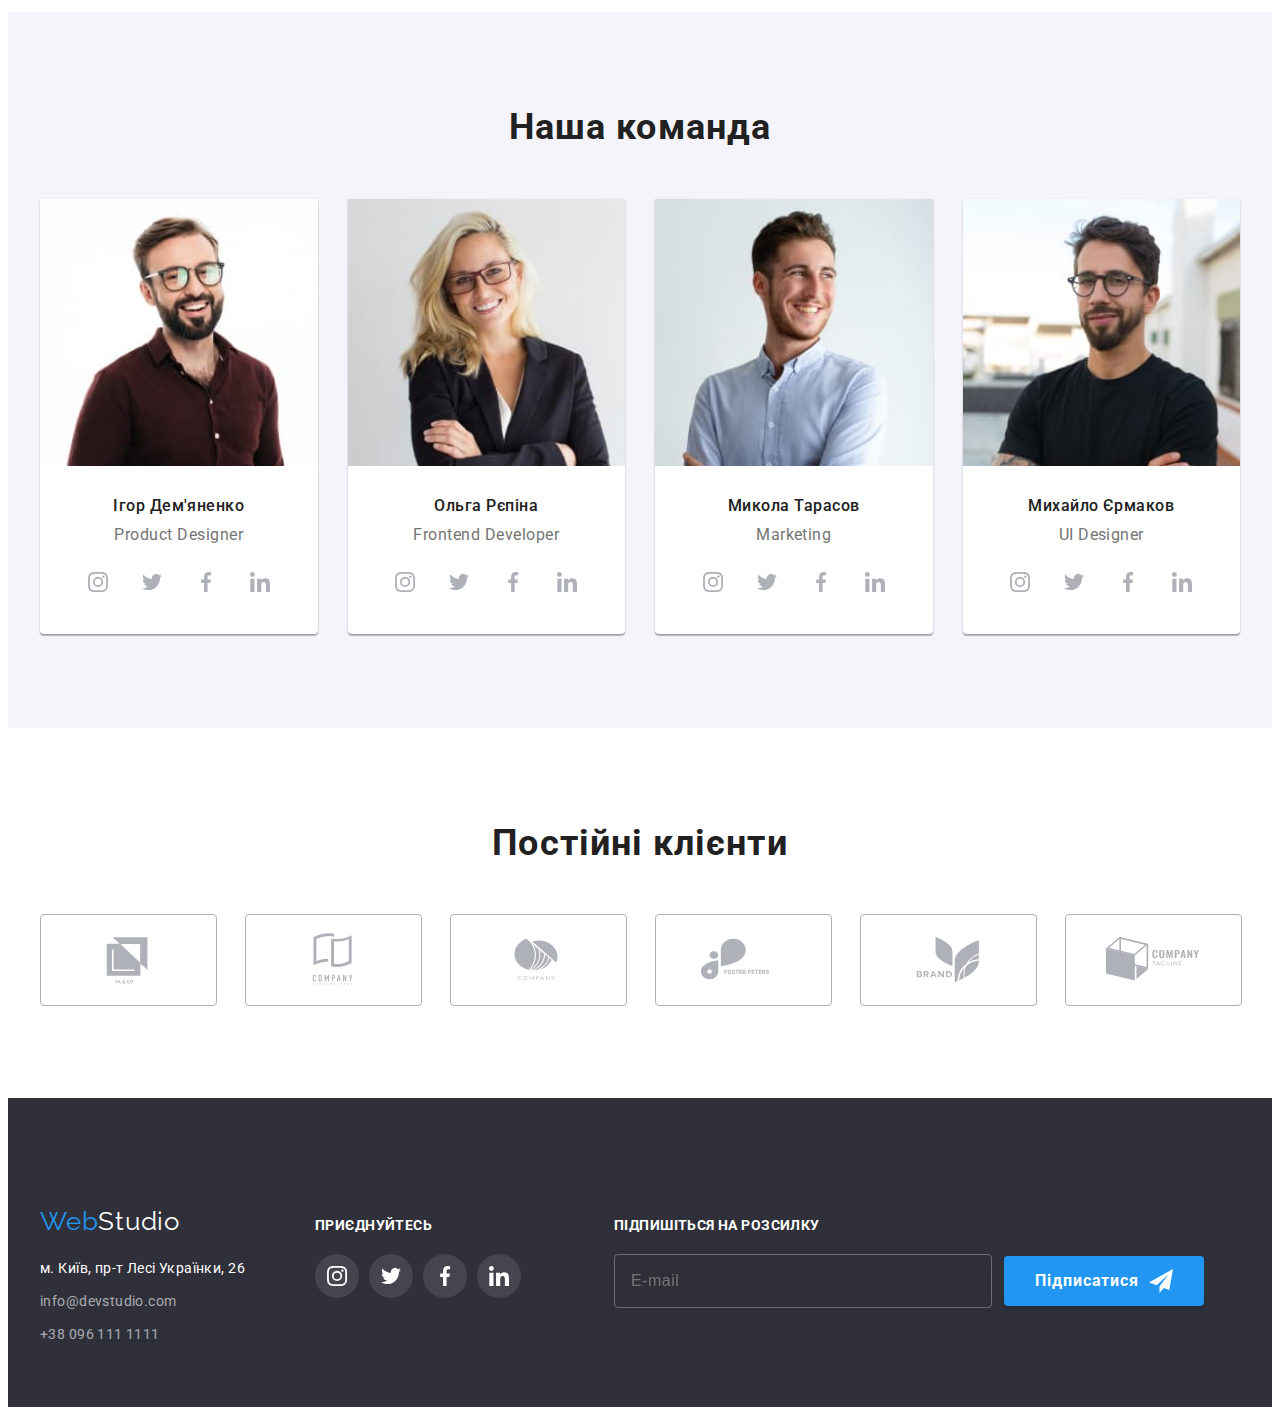
==== commit edb6b6a0: "add tab header" ====
--- a/index.html
+++ b/index.html
@@ -42,8 +42,8 @@
         </nav>
         <ul class="contacts list header__contacts">
           <li class="contacts__item">
-            <a href="mailto:info@devstudio.com" class="link">
-              <svg class="contacts__icon" width="16" height="12">
+            <a href="mailto:info@devstudio.com" class="link contacts-tab-mail">
+              <svg class="contacts__icon icon-tab-mail" width="16" height="12">
                 <use href="./images/icons.svg#icon-mail"></use>
               </svg>
               info@devstudio.com</a
@@ -51,7 +51,7 @@
           </li>
           <li class="contacts__item">
             <a href="tel:+380961111111" class="link">
-              <svg class="contacts__icon" width="10" height="16">
+              <svg class="contacts__icon icon-tab-tel" width="10" height="16">
                 <use href="./images/icons.svg#icon-smartphone"></use>
               </svg>
               +38 096 111 11 11</a
--- a/css/main.min.css
+++ b/css/main.min.css
@@ -1 +1 @@
-:root{--primary-text-color: #212121;--secondary-text-color: #757575;--accent-color: #2196f3;--primary-white-color: #ffffff;--secondary-bg-color: #2f303a;--opacity-white-color: rgba(255, 255, 255, 0.6);--only-black: #000000;--rare-bg-color: #f5f4fa;--secondary-blue-color: #188ce8;--secondary-border-color: #eeeeee;--primary-btn-color: #f5f4fa;--icon-color: #afb1b8;--transition-hover-bg: background-color 250ms cubic-bezier(0.4, 0, 0.2, 1);--transition-hover-color: color 250ms cubic-bezier(0.4, 0, 0.2, 1);--transition-hover-shadow: box-shadow 250ms cubic-bezier(0.4, 0, 0.2, 1);--transition-hover-transform: transform 250ms cubic-bezier(0.4, 0, 0.2, 1);--transition-hover-border: border-color 250ms cubic-bezier(0.4, 0, 0.2, 1);--transition-hover-fill: fill 250ms cubic-bezier(0.4, 0, 0.2, 1);--gradient: linear-gradient(rgba(47, 48, 58, 0.4), rgba(47, 48, 58, 0.4))}p,h1,h2,h3,h4,h5,h6{margin:0}ul,ol{list-style:none;margin:0;padding:0}button{cursor:pointer}address{font-style:normal}img{display:block;max-width:100%;height:auto;width:100%}body{font-family:"Roboto",sans-serif;font-size:14px;color:var(--primary-text-color);background-color:var(--primary-white-color)}.section{padding-top:60px;padding-bottom:60px}@media screen and (min-width: 1200px){.section{padding-top:94px;padding-bottom:94px}}.list{list-style:none}.link{text-decoration:none}.is-hidden{opacity:0;visibility:hidden;pointer-events:none}.visually-hidden{position:absolute;white-space:nowrap;width:1px;height:1px;overflow:hidden;border:0;padding:0;clip:rect(0 0 0 0);-webkit-clip-path:inset(50%);clip-path:inset(50%);margin:-1px}.container{width:100%;padding:0px 15px;margin:0 auto}@media screen and (min-width: 480px){.container{max-width:480px}}@media screen and (min-width: 768px){.container{max-width:768px}}@media screen and (min-width: 1200px){.container{max-width:1200px}}.title{font-size:36px;line-height:1.17;letter-spacing:.03em;text-align:center;margin-bottom:50px}.modal{width:310px;min-height:500px;position:absolute;top:50%;left:50%;padding:30px;background-color:var(--primary-white-color);box-shadow:0px 1px 3px rgba(0,0,0,.12),0px 1px 1px rgba(0,0,0,.14),0px 2px 1px rgba(0,0,0,.2);border-radius:4px;transform:translate(-50%, -50%) rotate(0) scale(1);transition:transform 1000ms ease-in-out,border-radius 1000ms ease-in-out}@media screen and (min-width: 480px){.modal{width:450px;min-height:609px;padding:40px}}@media screen and (min-width: 1200px){.modal{width:528px;min-height:581px;padding:40px}}.backdrop.is-hidden .modal{transform:translate(-50%, -50%) rotate(-360deg) scale(0);border-radius:50%}.modal-title{font-weight:700;font-size:20px;line-height:1.15;letter-spacing:.03em;text-align:center;margin-bottom:12px}.modal-input{width:100%;height:40px;font-size:13px;padding-left:42px;outline:rgba(0,0,0,0);color:var(--secondary-text-color);border:1px solid rgba(33,33,33,.2);border-radius:4px;transition:var(--transition-hover-border)}.modal-input:focus{border-color:var(--accent-color)}.btn-close{width:30px;height:30px;position:absolute;top:8px;right:8px;display:flex;align-items:center;justify-content:center;color:var(--only-black);background-color:rgba(0,0,0,0);border-radius:50%;border:1px solid rgba(0,0,0,.1);transition:var(--transition-hover-color)}.btn-close-icon{fill:currentColor}.btn-close:hover .btn-close-icon{color:var(--accent-color)}.input-box{margin-bottom:10px}.input-label{display:block;margin-bottom:4px;font-size:12px;color:var(--secondary-text-color)}.input-wrap{position:relative}.comment-text{width:100%;height:120px;padding:12px 16px;font-size:13px;color:var(--secondary-text-color);border:1px solid rgba(33,33,33,.2);border-radius:4px;outline:rgba(0,0,0,0);resize:none;transition:var(--transition-hover-border)}.comment-text:focus{border-color:var(--accent-color)}.comment-text::-moz-placeholder{font-size:12px;color:rgba(117,117,117,.5)}.comment-text:-ms-input-placeholder{font-size:12px;color:rgba(117,117,117,.5)}.comment-text::placeholder{font-size:12px;color:rgba(117,117,117,.5)}.modal-input-icon{position:absolute;left:12px;top:50%;transform:translateY(-50%);transition:var(--transition-hover-fill)}.modal-input:focus+.modal-input-icon{fill:var(--accent-color)}.btn-send{padding:10px 52px;box-shadow:0px 4px 4px rgba(0,0,0,.15)}.logo{font-family:"Raleway",sans-serif;font-size:26px;line-height:1.19;letter-spacing:.03em;text-decoration:none;display:inline-block;color:var(--accent-color)}.navigation__logo{color:var(--only-black)}.footer-wrap__logo{color:var(--primary-white-color)}.backdrop{width:100%;height:100%;background-color:rgba(0,0,0,.2);position:fixed;top:0;transition:opacity 1000ms ease-in-out,visibility 1000ms ease-in-out}.btn{display:block;margin:0 auto;font-family:inherit;font-weight:700;font-size:16px;line-height:1.88;letter-spacing:.06em;border-color:rgba(0,0,0,0);border-radius:4px;border:none;color:var(--primary-white-color);background-color:var(--accent-color);transition:var(--transition-hover-bg)}.btn:hover,.btn:focus{background:var(--secondary-blue-color)}.input-box-privacy{margin-top:10px;margin-bottom:30px;display:flex;justify-content:center}.check-text{color:var(--secondary-text-color);display:flex;align-items:center}.check-text span{width:16px;height:15px;border:2px solid var(--primary-text-color);border-radius:3px;margin-right:8px;display:flex;align-items:center;justify-content:center;fill:rgba(0,0,0,0);transition:var(--transition-hover-bg),var(--transition-hover-border),var(--transition-hover-fill)}.check-input:checked+.check-text span{background-color:var(--accent-color);border-color:rgba(0,0,0,0);fill:var(--primary-white-color)}.check-input:focus+.check-text span{border-color:var(--accent-color)}.check-link{position:relative;color:var(--accent-color);margin-left:4px}.check-link::after{position:absolute;bottom:0px;content:"";display:block;width:100%;height:1px;background-color:var(--accent-color)}.soc-list{display:flex;justify-content:center;gap:10px}.soc-item{width:44px;height:44px}.soc-link{display:flex;align-items:center;justify-content:center;width:100%;height:100%;border-radius:50%}.header{border-bottom:1px solid #ececec}.header__container{display:flex;align-items:center;padding-top:10px;padding-bottom:10px}.navigation{display:flex;align-items:center}.navigation__menu{display:none;gap:50px;margin-left:93px}@media screen and (min-width: 768px){.navigation__menu{display:flex}}.navigation__menu .link{font-weight:500;line-height:1.14;letter-spacing:.02em;color:var(--primary-text-color);display:block;padding:32px 0px;transition:var(--transition-hover-color)}.navigation__menu .link:hover,.navigation__menu .link:focus,.navigation__menu .link:active{color:var(--accent-color)}.navigation__menu .link.current{color:var(--accent-color);position:relative}.current::after{position:absolute;bottom:-1px;content:"";display:block;width:100%;height:4px;background-color:var(--accent-color);border-radius:2px}.header__contacts{display:none;gap:50px;margin-left:auto;align-items:center}@media screen and (min-width: 768px){.header__contacts{display:flex}}.header__contacts .link{font-weight:500;line-height:1.14;letter-spacing:.02em;color:var(--secondary-text-color);display:flex;align-items:center;transition:var(--transition-hover-color)}.header__contacts .link:hover,.header__contacts .link:focus{color:var(--accent-color)}.contacts__icon{fill:currentColor;margin-right:10px}.menu-mob__btn{display:block;background-color:rgba(0,0,0,0);border:none;padding:0}.menu-open{margin-left:auto}@media screen and (min-width: 768px){.menu-open{display:none}}.menu-mob{width:100vw;height:100vh;top:0;position:fixed;background-color:var(--primary-white-color);z-index:1}.container-mob{position:relative;padding:48px 40px;height:100%;display:flex;flex-direction:column;justify-content:space-between;overflow:auto}.menu-close{position:absolute;top:10px;right:15px}.menu-close:focus{color:var(--accent-color)}.menu-close__icon{fill:currentColor}.menu-mob-list{margin-bottom:64px}.menu-mob-list__item:not(:last-child){margin-bottom:32px}.menu-mob-list__item .link{font-weight:500;font-size:35px;line-height:1.18;letter-spacing:.02em;color:var(--primary-text-color)}@media screen and (min-width: 480px){.menu-mob-list__item .link{font-weight:500;font-size:40px;line-height:1.18;letter-spacing:.02em;color:var(--primary-text-color)}}.menu-mob-list__item .studio{color:var(--accent-color)}.contacts-mob-list{margin-bottom:64px}.contacts-mob-list__item:not(:last-child){margin-bottom:32px}.mob-link-tel{font-weight:500;font-size:26px;line-height:1.18;letter-spacing:.02em;color:var(--accent-color)}@media screen and (min-width: 480px){.mob-link-tel{font-weight:500;font-size:34px;line-height:1.18;letter-spacing:.02em;color:var(--accent-color)}}.mob-link-mail{font-weight:500;font-size:24px;line-height:1.17;letter-spacing:.02em;color:var(--secondary-text-color)}.soc-mob-list{display:flex}.soc-mob-list__item:not(:first-child){margin-left:10px;position:relative}.soc-mob-list__item:not(:first-child)::before{position:absolute;content:"";left:-5px;width:2px;height:22px;background-color:rgba(33,33,33,.2)}@media screen and (min-width: 480px){.soc-mob-list__item:not(:first-child){margin-left:20px}.soc-mob-list__item:not(:first-child)::before{content:"";left:-10px}}.soc-mob-list__link{font-weight:500;font-size:14px;line-height:1.17;letter-spacing:.02em;color:var(--accent-color)}@media screen and (min-width: 480px){.soc-mob-list__link{font-weight:500;font-size:18px;line-height:1.22;letter-spacing:.02em;color:var(--accent-color)}}.hero-section{text-align:center;padding-left:auto;padding-right:auto;padding-top:118px;padding-bottom:118px;background-color:var(--secondary-bg-color);max-width:480px;height:400px;margin-left:auto;margin-right:auto;background-image:var(--gradient),url(../images/bg-hero-mob.jpg);background-repeat:no-repeat;background-position:center;background-size:cover}@media(min-device-pixel-ratio: 2),(-webkit-min-device-pixel-ratio: 2),(min-resolution: 192dpi),(min-resolution: 2dppx){.hero-section{background-image:var(--gradient),url(../images/bg-hero-mob-2x.jpg)}}@media screen and (min-width: 768px){.hero-section{max-width:768px;background-image:var(--gradient),url(../images/bg-hero-tab.jpg)}}@media screen and (min-width: 768px)and (min-device-pixel-ratio: 2),screen and (min-width: 768px)and (-webkit-min-device-pixel-ratio: 2),screen and (min-width: 768px)and (min-resolution: 192dpi),screen and (min-width: 768px)and (min-resolution: 2dppx){.hero-section{background-image:var(--gradient),url(../images/bg-hero-tab-2x.jpg)}}@media screen and (min-width: 1200px){.hero-section{max-width:1600px;height:600px;padding-top:200px;padding-bottom:200px;background-image:var(--gradient),url(../images/background-hero.jpg)}}@media screen and (min-width: 1200px)and (min-device-pixel-ratio: 2),screen and (min-width: 1200px)and (-webkit-min-device-pixel-ratio: 2),screen and (min-width: 1200px)and (min-resolution: 192dpi),screen and (min-width: 1200px)and (min-resolution: 2dppx){.hero-section{background-image:var(--gradient),url(../images/bg-hero-des-2x.jpg)}}.hero-section__container{align-items:center}.hero-section__title{font-weight:900;font-size:26px;line-height:1.62;letter-spacing:.06em;text-transform:uppercase;display:inline-block;margin-bottom:30px;max-width:360px;color:var(--primary-white-color)}@media screen and (min-width: 1200px){.hero-section__title{max-width:696px;font-weight:900;font-size:44px;line-height:1.36;letter-spacing:.06em}}.hero-section__btn{padding:10px 32px}.benefits{padding-top:60px;padding-bottom:60px}@media screen and (min-width: 1200px){.benefits{padding-top:94px;padding-bottom:0px}}.benefits__container{display:flex}.benefits__list{display:flex;flex-wrap:wrap;gap:30px}.benefits__item{width:100%}@media screen and (min-width: 768px){.benefits__item{flex-basis:calc((100% - 30px)/2)}}@media screen and (min-width: 1200px){.benefits__item{flex-basis:calc((100% - 90px)/4)}}.benefits__title{font-size:14px;line-height:1.14;letter-spacing:.03em;text-transform:uppercase;margin-bottom:10px}.benefits__text{line-height:1.71;letter-spacing:.03em;color:var(--secondary-text-color)}.benefits__box{display:flex;justify-content:center;align-items:center;width:100%;height:120px;margin-bottom:30px;background-color:var(--rare-bg-color)}@media screen and (max-width: 1199px){.examples{display:none}}.examples-list{display:flex;gap:30px}.examples-list__item{flex-basis:calc((100% - 60px)/3)}.examples-list__wrap{position:relative}.examples-list__text{font-weight:700;line-height:1.14;letter-spacing:.03em;text-transform:uppercase;color:var(--primary-white-color);display:flex;align-items:center;justify-content:center;padding-top:27px;padding-bottom:27px;position:absolute;bottom:0;width:100%;background-color:rgba(47,48,58,.8)}.team{background-color:var(--rare-bg-color)}.team-list{display:flex;flex-wrap:wrap;gap:30px}.team-list__item{width:100%;box-shadow:0px 1px 3px rgba(0,0,0,.12),0px 1px 1px rgba(0,0,0,.14),0px 2px 1px rgba(0,0,0,.2);border-radius:0px 0px 4px 4px;background-color:var(--primary-white-color)}@media screen and (min-width: 768px){.team-list__item{flex-basis:calc((100% - 30px)/2)}}@media screen and (min-width: 1200px){.team-list__item{flex-basis:calc((100% - 90px)/4)}}.team-wrap{align-items:center;padding-top:30px;padding-bottom:30px}.team-wrap__title{margin-bottom:10px;font-weight:500;font-size:16px;line-height:1.19;letter-spacing:.03em;text-align:center}.team-wrap__text{color:var(--secondary-text-color);margin-bottom:16px;font-size:16px;line-height:1.19;letter-spacing:.03em;text-align:center}.team-soc__link{color:var(--icon-color);transition:var(--transition-hover-color),var(--transition-hover-bg)}.team-soc__link:hover,.team-soc__link:focus{color:var(--primary-white-color);background-color:var(--accent-color);outline:none}.team-soc__icon{fill:currentColor}.client-list{display:flex;flex-wrap:wrap;gap:30px}.client-list__item{height:90px;flex-basis:calc((100% - 30px)/2)}@media screen and (min-width: 768px){.client-list__item{flex-basis:calc((100% - 60px)/3)}}@media screen and (min-width: 1200px){.client-list__item{flex-basis:calc((100% - 150px)/6)}}.client-list__link{display:flex;align-items:center;justify-content:center;width:100%;height:100%;border:1px solid #afb1b8;border-radius:4px;color:var(--icon-color);transition:var(--transition-hover-border)}.client-list__link:hover,.client-list__link:focus{border-color:var(--accent-color);outline:none}.client-list__icon{fill:currentColor;transition:var(--transition-hover-fill)}.client-list__link:hover .client-list__icon,.client-list__link:focus .client-list__icon{fill:var(--accent-color)}.footer{padding-top:60px;padding-bottom:60px;background-color:var(--secondary-bg-color);text-align:center}@media screen and (min-width: 1200px){.footer{text-align:left}}@media screen and (min-width: 1200px){.footer__container{display:flex;align-items:baseline}}@media screen and (min-width: 768px){.footer-wrap-tab{display:flex;justify-content:center}}@media screen and (min-width: 1200px){.footer-wrap-tab{align-items:baseline}}.footer-wrap__address{margin-top:20px}.footer-list__item:not(:last-child){margin-bottom:8px}@media screen and (min-width: 1200px){.footer-list__item:not(:last-child){margin-bottom:9px}}.footer-list__item>.link{font-style:normal;font-weight:400;line-height:1.71;letter-spacing:.03em;display:block;color:var(--opacity-white-color);transition:var(--transition-hover-color)}.footer-list__item>.link:hover,.footer-list__item>.link:focus{color:var(--accent-color)}.footer-list__item>.address-link{color:var(--primary-white-color)}.footer__social{margin-top:60px}@media screen and (min-width: 768px){.footer__social{margin-top:0px;margin-left:165px}}@media screen and (min-width: 1200px){.footer__social{margin-top:0px;margin-left:70px}}.text{font-weight:700;line-height:1.14;letter-spacing:.03em;text-transform:uppercase;color:var(--primary-white-color);margin-bottom:20px}.social-list__link{color:var(--primary-white-color);background-color:rgba(255,255,255,.1);transition:var(--transition-hover-bg)}.social-list__link:hover,.social-list__link:focus{background-color:var(--accent-color);outline:none}.social-list__icon{fill:currentColor}.footer__submit{margin-top:60px}@media screen and (min-width: 1200px){.footer__submit{margin-left:93px}}.submit-search{padding:0px 15px}@media screen and (min-width: 480px){.submit-search{padding:0px}}@media screen and (min-width: 1200px){.submit-search{display:flex;align-items:center;padding:0px}}.submit-search__input{width:100%;height:50px;padding-left:16px;font-size:16px;line-height:1.25;letter-spacing:.03em;color:rgba(255,255,255,.6);background-color:rgba(0,0,0,0);border:1px solid rgba(255,255,255,.3);filter:drop-shadow(0px 4px 4px rgba(0, 0, 0, 0.15));border-radius:4px}@media screen and (min-width: 480px){.submit-search__input{width:450px}}@media screen and (min-width: 1200px){.submit-search__input{width:358px;margin-right:12px}}.submit-search__btn{display:flex;justify-content:center;align-items:center;gap:10px;width:200px;height:50px;box-shadow:0px 4px 4px rgba(0,0,0,.15);margin-top:20px}@media screen and (min-width: 1200px){.submit-search__btn{margin-top:0px}}.submit-search__icon{fill:var(--primary-white-color)}.btn-list{display:flex;gap:8px;margin:0 auto;margin-bottom:50px;justify-content:center}.portfolio-btn{font-family:inherit;font-weight:500;font-size:16px;line-height:1.62;letter-spacing:.03em;text-align:center;background-color:var(--primary-btn-color);border-color:rgba(0,0,0,0);border-radius:4px;border:none;display:inline-block;padding:6px 22px;min-width:73px;transition:var(--transition-hover-color),var(--transition-hover-bg),var(--transition-hover-shadow)}.portfolio-btn:hover,.portfolio-btn:focus{color:var(--primary-white-color);background-color:var(--accent-color);box-shadow:0px 3px 1px rgba(0,0,0,.1),0px 1px 2px rgba(0,0,0,.08),0px 2px 2px rgba(0,0,0,.12)}.project-list{display:flex;flex-wrap:wrap;gap:30px}.project-img-wrap{position:relative;overflow:hidden}.project-up-text{font-size:18px;line-height:1.56;letter-spacing:.03em;color:var(--primary-white-color);position:absolute;top:0;padding:63px 24px;height:100%;transform:translateY(100%);transition:var(--transition-hover-transform);overflow:auto;background-color:rgba(33,150,243,.9)}.project-item:hover .project-up-text{transform:translateY(0)}.project-wrap{padding:20px 24px;border:1px solid #eee;border-top:none}.project-title{font-size:18px;line-height:2;letter-spacing:.06em;margin-bottom:4px;color:var(--primary-text-color)}.project-el{font-size:16px;line-height:1.88;letter-spacing:.03em;color:var(--secondary-text-color)}.project-item{width:calc((100% - 60px)/3)}.project-item>.link{display:block}.project-item>.link:hover,.project-item>.link:focus{box-shadow:0px 1px 1px rgba(0,0,0,.12),0px 4px 4px rgba(0,0,0,.06),1px 4px 6px rgba(0,0,0,.16)}/*# sourceMappingURL=main.min.css.map */+:root{--primary-text-color: #212121;--secondary-text-color: #757575;--accent-color: #2196f3;--primary-white-color: #ffffff;--secondary-bg-color: #2f303a;--opacity-white-color: rgba(255, 255, 255, 0.6);--only-black: #000000;--rare-bg-color: #f5f4fa;--secondary-blue-color: #188ce8;--secondary-border-color: #eeeeee;--primary-btn-color: #f5f4fa;--icon-color: #afb1b8;--transition-hover-bg: background-color 250ms cubic-bezier(0.4, 0, 0.2, 1);--transition-hover-color: color 250ms cubic-bezier(0.4, 0, 0.2, 1);--transition-hover-shadow: box-shadow 250ms cubic-bezier(0.4, 0, 0.2, 1);--transition-hover-transform: transform 250ms cubic-bezier(0.4, 0, 0.2, 1);--transition-hover-border: border-color 250ms cubic-bezier(0.4, 0, 0.2, 1);--transition-hover-fill: fill 250ms cubic-bezier(0.4, 0, 0.2, 1);--gradient: linear-gradient(rgba(47, 48, 58, 0.4), rgba(47, 48, 58, 0.4))}p,h1,h2,h3,h4,h5,h6{margin:0}ul,ol{list-style:none;margin:0;padding:0}button{cursor:pointer}address{font-style:normal}img{display:block;max-width:100%;height:auto;width:100%}body{font-family:"Roboto",sans-serif;font-size:14px;color:var(--primary-text-color);background-color:var(--primary-white-color)}.section{padding-top:60px;padding-bottom:60px}@media screen and (min-width: 1200px){.section{padding-top:94px;padding-bottom:94px}}.list{list-style:none}.link{text-decoration:none}.visually-hidden{position:absolute;white-space:nowrap;width:1px;height:1px;overflow:hidden;border:0;padding:0;clip:rect(0 0 0 0);-webkit-clip-path:inset(50%);clip-path:inset(50%);margin:-1px}.is-hidden{opacity:0;visibility:hidden;pointer-events:none}.container{width:100%;padding:0px 15px;margin:0 auto}@media screen and (min-width: 480px){.container{max-width:480px}}@media screen and (min-width: 768px){.container{max-width:768px}}@media screen and (min-width: 1200px){.container{max-width:1200px}}.title{font-size:28px;line-height:1.18;letter-spacing:.03em;text-align:center;margin-bottom:30px}@media screen and (min-width: 1200px){.title{font-size:36px;line-height:1.17;letter-spacing:.03em;margin-bottom:50px}}.modal{width:310px;min-height:500px;position:absolute;top:50%;left:50%;padding:30px;background-color:var(--primary-white-color);box-shadow:0px 1px 3px rgba(0,0,0,.12),0px 1px 1px rgba(0,0,0,.14),0px 2px 1px rgba(0,0,0,.2);border-radius:4px;transform:translate(-50%, -50%) rotate(0) scale(1);transition:transform 1000ms ease-in-out,border-radius 1000ms ease-in-out}@media screen and (min-width: 480px){.modal{width:450px;min-height:609px;padding:40px}}@media screen and (min-width: 1200px){.modal{width:528px;min-height:581px;padding:40px}}.backdrop.is-hidden .modal{transform:translate(-50%, -50%) rotate(-360deg) scale(0);border-radius:50%}.modal-title{font-weight:700;font-size:4vw;line-height:1.15;letter-spacing:.03em;text-align:center;margin-bottom:12px}@media screen and (min-width: 480px){.modal-title{font-weight:700;font-size:20px;line-height:1.15;letter-spacing:.03em}}.modal-input{width:100%;height:40px;font-size:13px;padding-left:42px;outline:rgba(0,0,0,0);color:var(--secondary-text-color);border:1px solid rgba(33,33,33,.2);border-radius:4px;transition:var(--transition-hover-border)}.modal-input:focus{border-color:var(--accent-color)}.btn-close{width:30px;height:30px;position:absolute;top:8px;right:8px;display:flex;align-items:center;justify-content:center;color:var(--only-black);background-color:rgba(0,0,0,0);border-radius:50%;border:1px solid rgba(0,0,0,.1);transition:var(--transition-hover-color)}.btn-close-icon{fill:currentColor}.btn-close:hover .btn-close-icon{color:var(--accent-color)}.input-box{margin-bottom:10px}.input-label{display:block;margin-bottom:4px;font-size:12px;color:var(--secondary-text-color)}.input-wrap{position:relative}.comment-text{width:100%;height:120px;padding:12px 16px;font-size:13px;color:var(--secondary-text-color);border:1px solid rgba(33,33,33,.2);border-radius:4px;outline:rgba(0,0,0,0);resize:none;transition:var(--transition-hover-border)}.comment-text:focus{border-color:var(--accent-color)}.comment-text::-moz-placeholder{font-size:12px;color:rgba(117,117,117,.5)}.comment-text:-ms-input-placeholder{font-size:12px;color:rgba(117,117,117,.5)}.comment-text::placeholder{font-size:12px;color:rgba(117,117,117,.5)}.modal-input-icon{position:absolute;left:12px;top:50%;transform:translateY(-50%);transition:var(--transition-hover-fill)}.modal-input:focus+.modal-input-icon{fill:var(--accent-color)}.btn-send{padding:10px 52px;box-shadow:0px 4px 4px rgba(0,0,0,.15)}.logo{font-family:"Raleway",sans-serif;font-size:24px;line-height:1.17;letter-spacing:.03em;text-decoration:none;display:inline-block;color:var(--accent-color)}@media screen and (min-width: 1200px){.logo{font-size:26px;line-height:1.19;letter-spacing:.03em}}.navigation__logo{color:var(--only-black)}.footer-wrap__logo{color:var(--primary-white-color)}.backdrop{width:100%;height:100%;background-color:rgba(0,0,0,.2);position:fixed;top:0;transition:opacity 1000ms ease-in-out,visibility 1000ms ease-in-out}.btn{display:block;margin:0 auto;font-family:inherit;font-weight:700;font-size:16px;line-height:1.88;letter-spacing:.06em;border-color:rgba(0,0,0,0);border-radius:4px;border:none;color:var(--primary-white-color);background-color:var(--accent-color);transition:var(--transition-hover-bg)}.btn:hover,.btn:focus{background:var(--secondary-blue-color)}.input-box-privacy{margin-top:10px;margin-bottom:30px;display:flex;justify-content:center}.check-text{color:var(--secondary-text-color);display:flex;align-items:center;font-weight:400;font-size:8px;line-height:1.17;letter-spacing:.03em}@media screen and (min-width: 480px){.check-text{font-weight:400;font-size:12px;line-height:1.17;letter-spacing:.03em}}@media screen and (min-width: 1200px){.check-text{font-weight:400;font-size:14px;line-height:1.71;letter-spacing:.03em}}.check-text span{width:16px;height:15px;border:2px solid var(--primary-text-color);border-radius:3px;margin-right:8px;display:flex;align-items:center;justify-content:center;fill:rgba(0,0,0,0);transition:var(--transition-hover-bg),var(--transition-hover-border),var(--transition-hover-fill)}.check-input:checked+.check-text span{background-color:var(--accent-color);border-color:rgba(0,0,0,0);fill:var(--primary-white-color)}.check-input:focus+.check-text span{border-color:var(--accent-color)}.check-link{position:relative;color:var(--accent-color);margin-left:4px}.check-link::after{position:absolute;bottom:0px;content:"";display:block;width:100%;height:1px;background-color:var(--accent-color)}.soc-list{display:flex;justify-content:center;gap:10px}.soc-item{width:44px;height:44px}.soc-link{display:flex;align-items:center;justify-content:center;width:100%;height:100%;border-radius:50%}.header{border-bottom:1px solid #ececec}.header__container{display:flex;align-items:center;padding-top:10px;padding-bottom:10px}@media screen and (min-width: 768px){.header__container{padding-top:0px;padding-bottom:0px}}.navigation{display:flex;align-items:center}.navigation__menu{display:none;gap:50px;margin-left:88px}@media screen and (min-width: 768px){.navigation__menu{display:flex}}@media screen and (min-width: 1200px){.navigation__menu{margin-left:93px}}.navigation__menu .link{font-weight:500;line-height:1.14;letter-spacing:.02em;color:var(--primary-text-color);display:block;padding:32px 0px;transition:var(--transition-hover-color)}.navigation__menu .link:hover,.navigation__menu .link:focus,.navigation__menu .link:active{color:var(--accent-color)}.navigation__menu .link.current{color:var(--accent-color);position:relative}.current::after{position:absolute;bottom:-1px;content:"";display:block;width:100%;height:4px;background-color:var(--accent-color);border-radius:2px}.header__contacts{display:none;margin-left:auto;align-items:center}@media screen and (min-width: 768px){.header__contacts{display:block}}@media screen and (min-width: 1200px){.header__contacts{display:flex;gap:50px}}.header__contacts .link{font-weight:500;line-height:1.14;letter-spacing:.02em;color:var(--secondary-text-color);display:flex;align-items:center;transition:var(--transition-hover-color)}.header__contacts .link:hover,.header__contacts .link:focus{color:var(--accent-color)}.contacts-tab-mail{margin-bottom:10px}@media screen and (min-width: 1200px){.contacts-tab-mail{margin-bottom:0px}}.contacts__icon{fill:currentColor;margin-right:8px}@media screen and (min-width: 1200px){.contacts__icon{margin-right:10px}}.icon-tab-mail{width:14px;height:10px}@media screen and (min-width: 1200px){.icon-tab-mail{width:16px;height:12px}}.icon-tab-tel{width:10px;height:14px}@media screen and (min-width: 1200px){.icon-tab-tel{height:16px}}.menu-mob__btn{display:block;background-color:rgba(0,0,0,0);border:none;padding:0}.menu-open{margin-left:auto}@media screen and (min-width: 768px){.menu-open{display:none}}.menu-mob{width:100vw;height:100vh;top:0;position:fixed;background-color:var(--primary-white-color);z-index:1}.container-mob{position:relative;padding:48px 40px;height:100%;display:flex;flex-direction:column;justify-content:space-between;overflow:auto}.menu-close{position:absolute;top:10px;right:15px}.menu-close:focus,.menu-close:hover{color:var(--accent-color)}.menu-close__icon{fill:currentColor}.menu-mob-list{margin-bottom:64px}.menu-mob-list__item:not(:last-child){margin-bottom:32px}.menu-mob-list__item .link{font-weight:500;font-size:8vw;line-height:1.18;letter-spacing:.02em;color:var(--primary-text-color)}@media screen and (min-width: 480px){.menu-mob-list__item .link{font-weight:500;font-size:40px;line-height:1.18;letter-spacing:.02em;color:var(--primary-text-color)}}.menu-mob-list__item .studio{color:var(--accent-color)}.contacts-mob-list{margin-bottom:64px}.contacts-mob-list__item:not(:last-child){margin-bottom:32px}.mob-link-tel{font-weight:500;font-size:7vw;line-height:1.18;letter-spacing:.02em;color:var(--accent-color)}@media screen and (min-width: 480px){.mob-link-tel{font-weight:500;font-size:34px;line-height:1.18;letter-spacing:.02em}}.mob-link-mail{font-weight:500;font-size:5vw;line-height:1.17;letter-spacing:.02em;color:var(--secondary-text-color)}@media screen and (min-width: 480px){.mob-link-mail{font-weight:500;font-size:24px;line-height:1.17;letter-spacing:.02em}}.soc-mob-list{display:flex}.soc-mob-list__item:not(:first-child){margin-left:14px;position:relative}.soc-mob-list__item:not(:first-child)::before{position:absolute;content:"";left:-7px;width:2px;height:22px;background-color:rgba(33,33,33,.2)}@media screen and (min-width: 480px){.soc-mob-list__item:not(:first-child){margin-left:20px}.soc-mob-list__item:not(:first-child)::before{content:"";left:-10px}}.soc-mob-list__link{font-weight:500;font-size:4vw;line-height:1.22;letter-spacing:.02em;color:var(--accent-color)}@media screen and (min-width: 480px){.soc-mob-list__link{font-weight:500;font-size:18px;line-height:1.22;letter-spacing:.02em;color:var(--accent-color)}}.hero-section{text-align:center;padding:118px 0px;background-color:var(--secondary-bg-color);max-width:1600px;margin-left:auto;margin-right:auto;background-image:var(--gradient),url(../images/bg-hero-mob.jpg);background-repeat:no-repeat;background-position:center;background-size:cover}@media(min-device-pixel-ratio: 2),(-webkit-min-device-pixel-ratio: 2),(min-resolution: 192dpi),(min-resolution: 2dppx){.hero-section{background-image:var(--gradient),url(../images/bg-hero-mob-2x.jpg)}}@media screen and (min-width: 481px){.hero-section{background-image:var(--gradient),url(../images/bg-hero-tab.jpg)}}@media screen and (min-width: 481px)and (min-device-pixel-ratio: 2),screen and (min-width: 481px)and (-webkit-min-device-pixel-ratio: 2),screen and (min-width: 481px)and (min-resolution: 192dpi),screen and (min-width: 481px)and (min-resolution: 2dppx){.hero-section{background-image:var(--gradient),url(../images/bg-hero-tab-2x.jpg)}}@media screen and (min-width: 769px){.hero-section{padding:200px 0px;background-image:var(--gradient),url(../images/background-hero.jpg)}}@media screen and (min-width: 769px)and (min-device-pixel-ratio: 2),screen and (min-width: 769px)and (-webkit-min-device-pixel-ratio: 2),screen and (min-width: 769px)and (min-resolution: 192dpi),screen and (min-width: 769px)and (min-resolution: 2dppx){.hero-section{background-image:var(--gradient),url(../images/bg-hero-des-2x.jpg)}}.hero-section__container{align-items:center}.hero-section__title{font-weight:900;font-size:5vw;line-height:1.62;letter-spacing:.06em;text-transform:uppercase;display:inline-block;margin-bottom:30px;max-width:360px;color:var(--primary-white-color)}@media screen and (min-width: 480px){.hero-section__title{font-weight:900;font-size:26px;line-height:1.62;letter-spacing:.06em}}@media screen and (min-width: 769px){.hero-section__title{max-width:696px;font-weight:900;font-size:44px;line-height:1.36;letter-spacing:.06em}}.hero-section__btn{padding:10px 24px}@media screen and (min-width: 769px){.hero-section__btn{padding:10px 32px}}.benefits{padding-top:60px;padding-bottom:60px}@media screen and (min-width: 1200px){.benefits{padding-top:94px;padding-bottom:0px}}.benefits__container{display:flex}.benefits__list{display:flex;flex-wrap:wrap;gap:30px}.benefits__item{width:100%}@media screen and (min-width: 768px){.benefits__item{flex-basis:calc((100% - 30px)/2)}}@media screen and (min-width: 1200px){.benefits__item{flex-basis:calc((100% - 90px)/4)}}.benefits__title{font-size:14px;line-height:1.14;letter-spacing:.03em;text-transform:uppercase;margin-bottom:10px;text-align:center}@media screen and (min-width: 768px){.benefits__title{text-align:left}}.benefits__text{line-height:1.71;letter-spacing:.03em;color:var(--secondary-text-color)}.benefits__box{display:flex;justify-content:center;align-items:center;width:100%;height:120px;margin-bottom:30px;background-color:var(--rare-bg-color)}@media screen and (max-width: 1199px){.examples{display:none}}.examples-list{display:flex;gap:30px}.examples-list__item{flex-basis:calc((100% - 60px)/3)}.examples-list__wrap{position:relative}.examples-list__text{font-weight:700;line-height:1.14;letter-spacing:.03em;text-transform:uppercase;color:var(--primary-white-color);display:flex;align-items:center;justify-content:center;padding-top:27px;padding-bottom:27px;position:absolute;bottom:0;width:100%;background-color:rgba(47,48,58,.8)}.team{background-color:var(--rare-bg-color)}.team-list{display:flex;flex-wrap:wrap;gap:30px}.team-list__item{width:100%;box-shadow:0px 1px 3px rgba(0,0,0,.12),0px 1px 1px rgba(0,0,0,.14),0px 2px 1px rgba(0,0,0,.2);border-radius:0px 0px 4px 4px;background-color:var(--primary-white-color)}@media screen and (min-width: 768px){.team-list__item{flex-basis:calc((100% - 30px)/2)}}@media screen and (min-width: 1200px){.team-list__item{flex-basis:calc((100% - 90px)/4)}}.team-wrap{align-items:center;padding-top:30px;padding-bottom:30px}.team-wrap__title{margin-bottom:10px;font-weight:500;font-size:16px;line-height:1.19;letter-spacing:.03em;text-align:center}.team-wrap__text{color:var(--secondary-text-color);margin-bottom:16px;font-size:16px;line-height:1.19;letter-spacing:.03em;text-align:center}.team-soc__link{color:var(--icon-color);transition:var(--transition-hover-color),var(--transition-hover-bg)}.team-soc__link:hover,.team-soc__link:focus{color:var(--primary-white-color);background-color:var(--accent-color);outline:none}.team-soc__icon{fill:currentColor}.client-list{display:flex;flex-wrap:wrap;gap:30px}.client-list__item{height:90px;flex-basis:calc((100% - 30px)/2)}@media screen and (min-width: 768px){.client-list__item{flex-basis:calc((100% - 60px)/3)}}@media screen and (min-width: 1200px){.client-list__item{flex-basis:calc((100% - 150px)/6)}}.client-list__link{display:flex;align-items:center;justify-content:center;width:100%;height:100%;border:1px solid #afb1b8;border-radius:4px;color:var(--icon-color);transition:var(--transition-hover-border)}.client-list__link:hover,.client-list__link:focus{border-color:var(--accent-color);outline:none}.client-list__icon{fill:currentColor;transition:var(--transition-hover-fill)}.client-list__link:hover .client-list__icon,.client-list__link:focus .client-list__icon{fill:var(--accent-color)}.footer{padding-top:60px;padding-bottom:60px;background-color:var(--secondary-bg-color);text-align:center}@media screen and (min-width: 1200px){.footer{text-align:left}}@media screen and (min-width: 1200px){.footer__container{display:flex;align-items:baseline}}@media screen and (min-width: 768px){.footer-wrap-tab{display:flex;justify-content:center}}@media screen and (min-width: 1200px){.footer-wrap-tab{align-items:baseline}}.footer-wrap__address{margin-top:20px}.footer-list__item:not(:last-child){margin-bottom:8px}@media screen and (min-width: 1200px){.footer-list__item:not(:last-child){margin-bottom:9px}}.footer-list__item>.link{font-style:normal;font-weight:400;line-height:1.71;letter-spacing:.03em;display:block;color:var(--opacity-white-color);transition:var(--transition-hover-color)}.footer-list__item>.link:hover,.footer-list__item>.link:focus{color:var(--accent-color)}.footer-list__item>.address-link{color:var(--primary-white-color)}.footer__social{margin-top:60px}@media screen and (min-width: 768px){.footer__social{margin-top:0px;margin-left:165px}}@media screen and (min-width: 1200px){.footer__social{margin-top:0px;margin-left:70px}}.text{font-weight:700;line-height:1.14;letter-spacing:.03em;text-transform:uppercase;color:var(--primary-white-color);margin-bottom:20px}.social-list__link{color:var(--primary-white-color);background-color:rgba(255,255,255,.1);transition:var(--transition-hover-bg)}.social-list__link:hover,.social-list__link:focus{background-color:var(--accent-color);outline:none}.social-list__icon{fill:currentColor}.footer__submit{margin-top:60px}@media screen and (min-width: 1200px){.footer__submit{margin-left:93px}}.submit-search{padding:0px 15px}@media screen and (min-width: 480px){.submit-search{padding:0px}}@media screen and (min-width: 1200px){.submit-search{display:flex;align-items:center;padding:0px}}.submit-search__input{width:100%;height:50px;padding-left:16px;font-size:16px;line-height:1.25;letter-spacing:.03em;color:rgba(255,255,255,.6);background-color:rgba(0,0,0,0);border:1px solid rgba(255,255,255,.3);filter:drop-shadow(0px 4px 4px rgba(0, 0, 0, 0.15));border-radius:4px}@media screen and (min-width: 480px){.submit-search__input{width:450px}}@media screen and (min-width: 1200px){.submit-search__input{width:358px;margin-right:12px}}.submit-search__btn{display:flex;justify-content:center;align-items:center;gap:10px;width:200px;height:50px;box-shadow:0px 4px 4px rgba(0,0,0,.15);margin-top:20px}@media screen and (min-width: 1200px){.submit-search__btn{margin-top:0px}}.submit-search__icon{fill:var(--primary-white-color)}.btn-list{display:flex;gap:8px;margin:0 auto;margin-bottom:50px;justify-content:center}.portfolio-btn{font-family:inherit;font-weight:500;font-size:16px;line-height:1.62;letter-spacing:.03em;text-align:center;background-color:var(--primary-btn-color);border-color:rgba(0,0,0,0);border-radius:4px;border:none;display:inline-block;padding:6px 22px;min-width:73px;transition:var(--transition-hover-color),var(--transition-hover-bg),var(--transition-hover-shadow)}.portfolio-btn:hover,.portfolio-btn:focus{color:var(--primary-white-color);background-color:var(--accent-color);box-shadow:0px 3px 1px rgba(0,0,0,.1),0px 1px 2px rgba(0,0,0,.08),0px 2px 2px rgba(0,0,0,.12)}.project-list{display:flex;flex-wrap:wrap;gap:30px}.project-img-wrap{position:relative;overflow:hidden}.project-up-text{font-size:18px;line-height:1.56;letter-spacing:.03em;color:var(--primary-white-color);position:absolute;top:0;padding:63px 24px;height:100%;transform:translateY(100%);transition:var(--transition-hover-transform);overflow:auto;background-color:rgba(33,150,243,.9)}.project-item:hover .project-up-text{transform:translateY(0)}.project-wrap{padding:20px 24px;border:1px solid #eee;border-top:none}.project-title{font-size:18px;line-height:2;letter-spacing:.06em;margin-bottom:4px;color:var(--primary-text-color)}.project-el{font-size:16px;line-height:1.88;letter-spacing:.03em;color:var(--secondary-text-color)}.project-item{width:calc((100% - 60px)/3)}.project-item>.link{display:block}.project-item>.link:hover,.project-item>.link:focus{box-shadow:0px 1px 1px rgba(0,0,0,.12),0px 4px 4px rgba(0,0,0,.06),1px 4px 6px rgba(0,0,0,.16)}/*# sourceMappingURL=main.min.css.map */